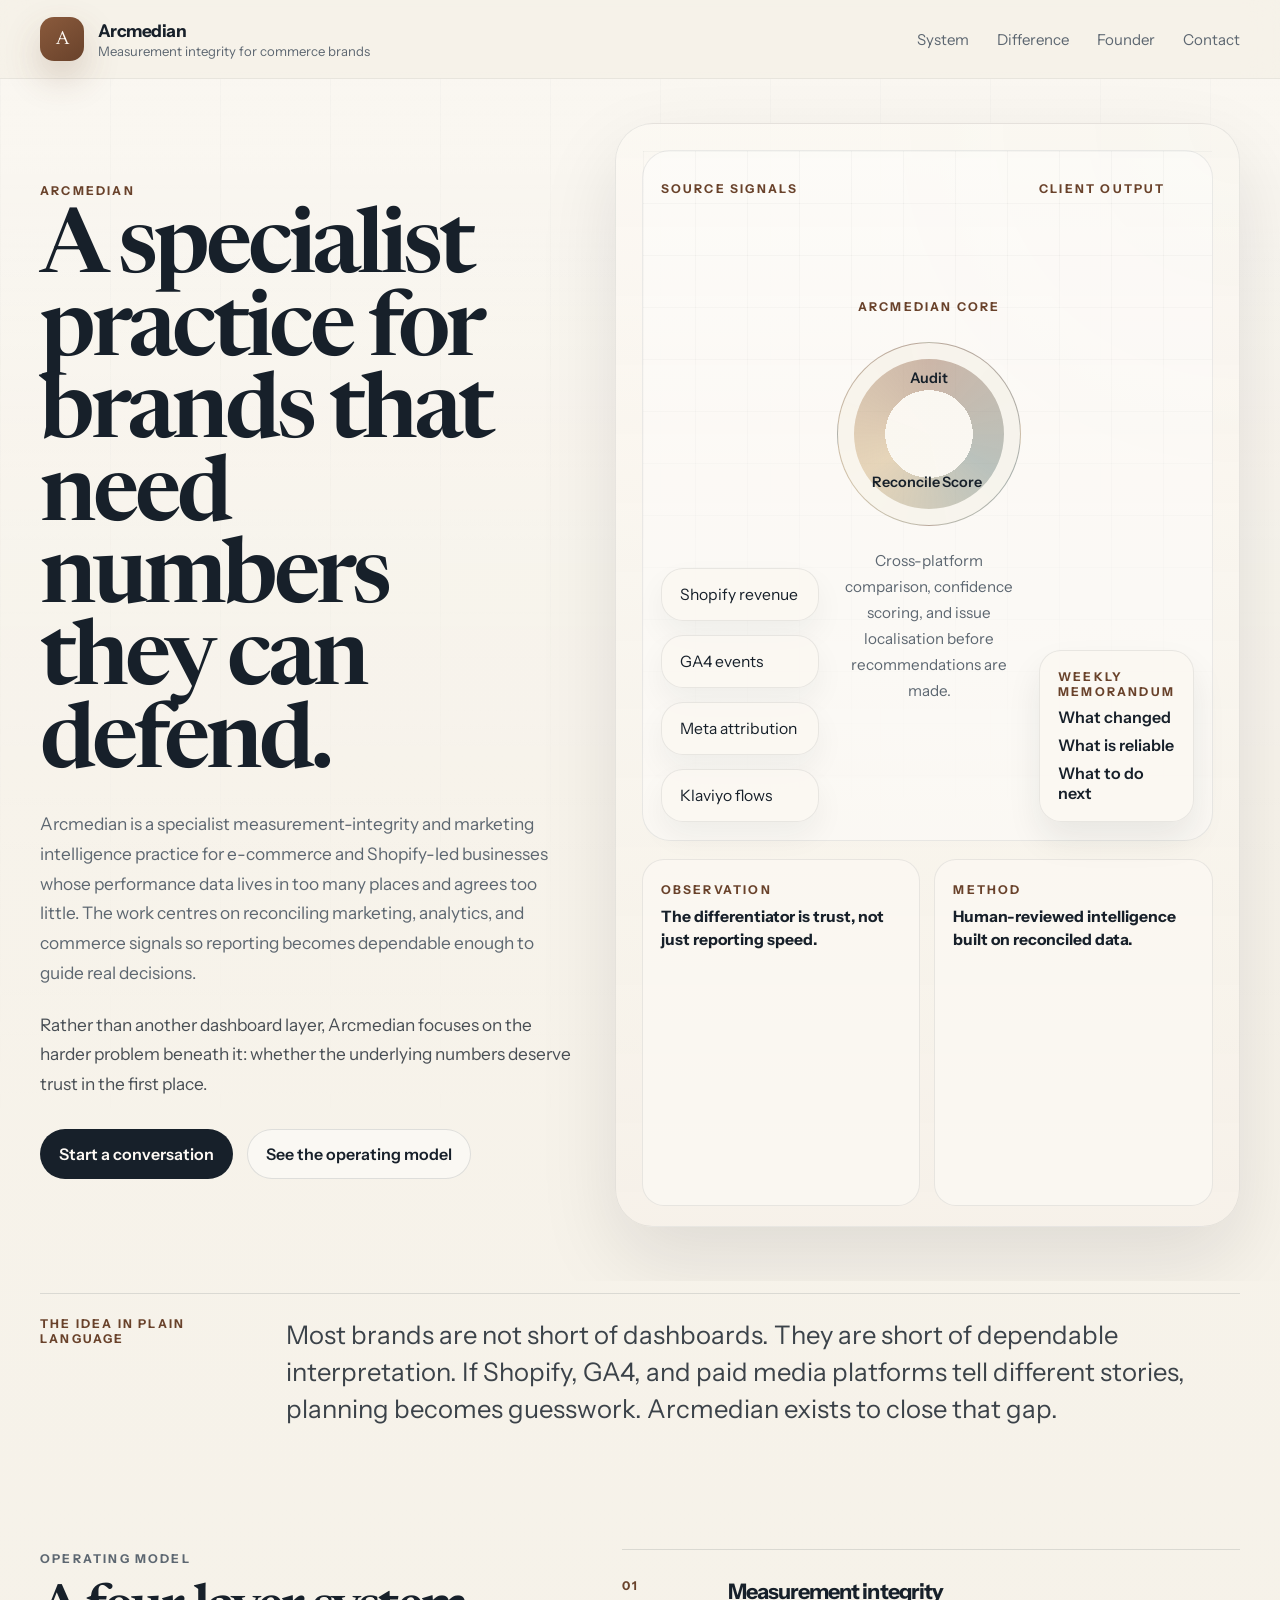
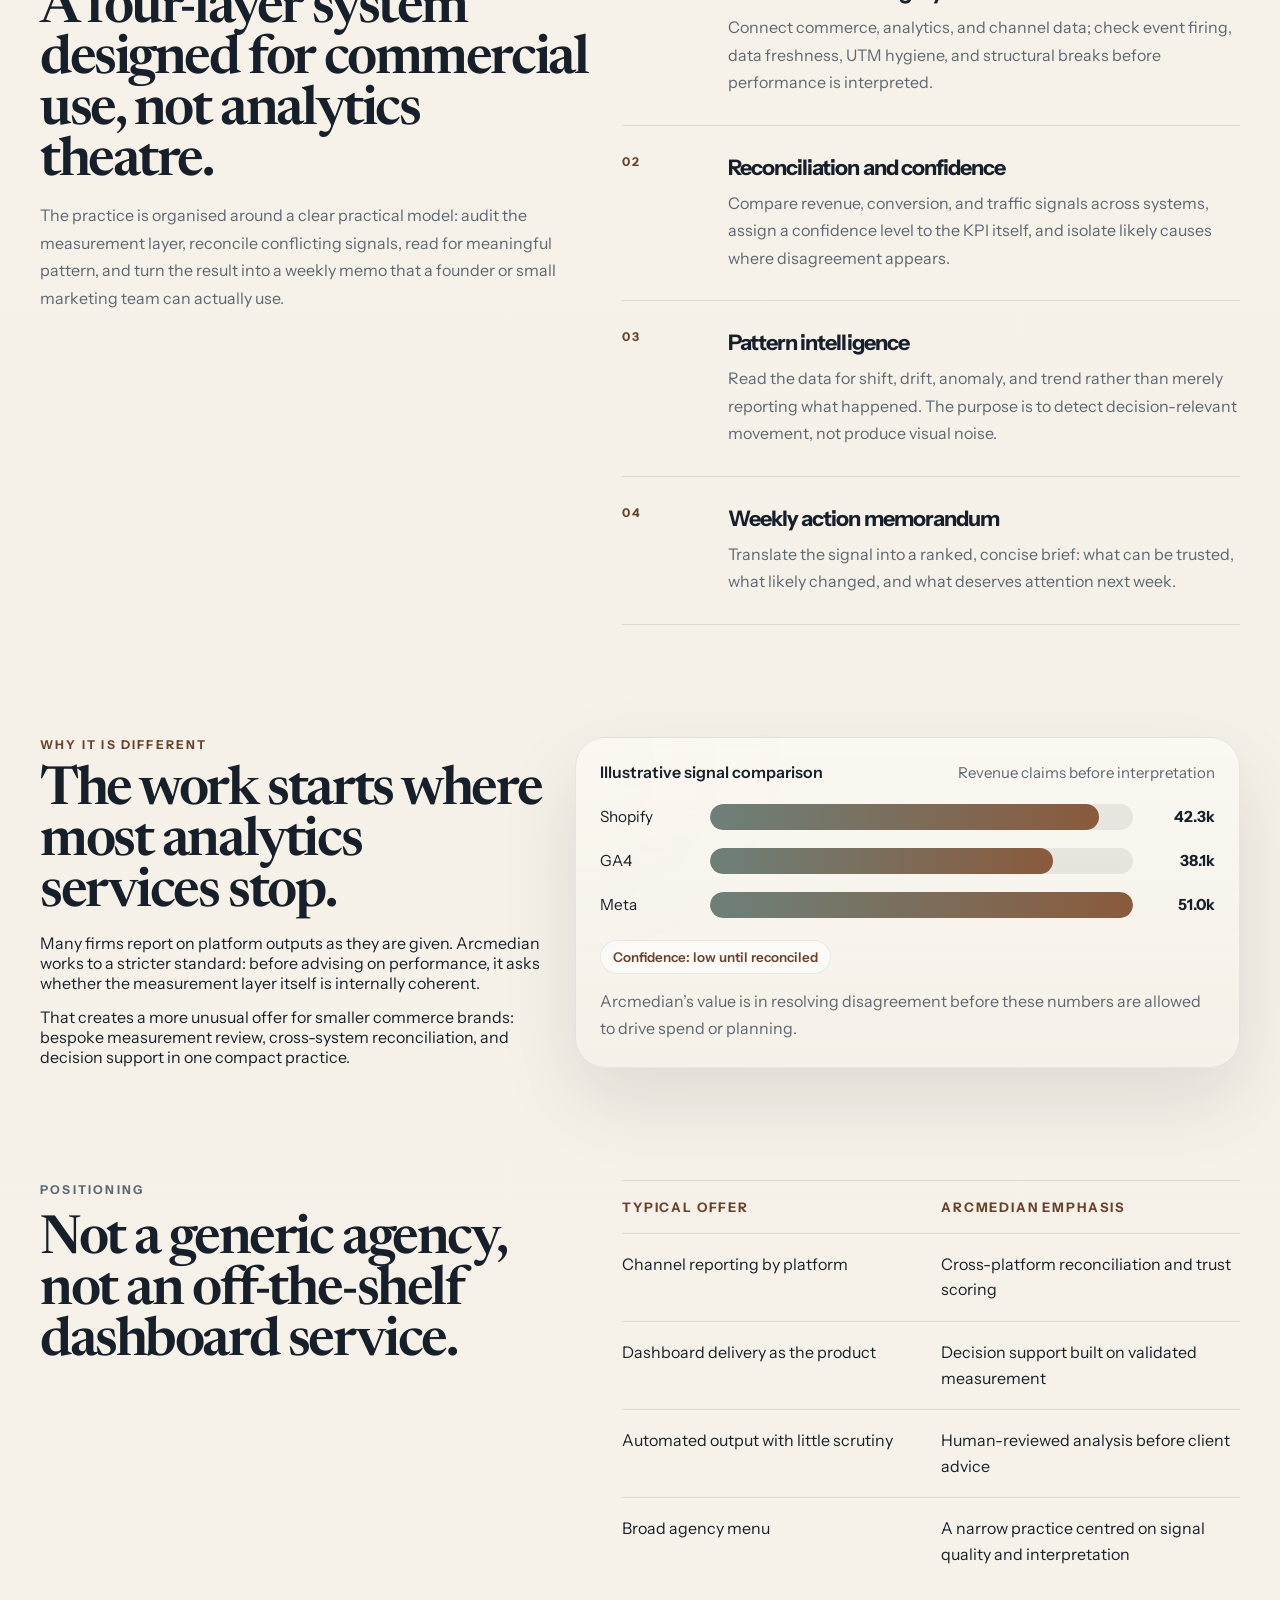
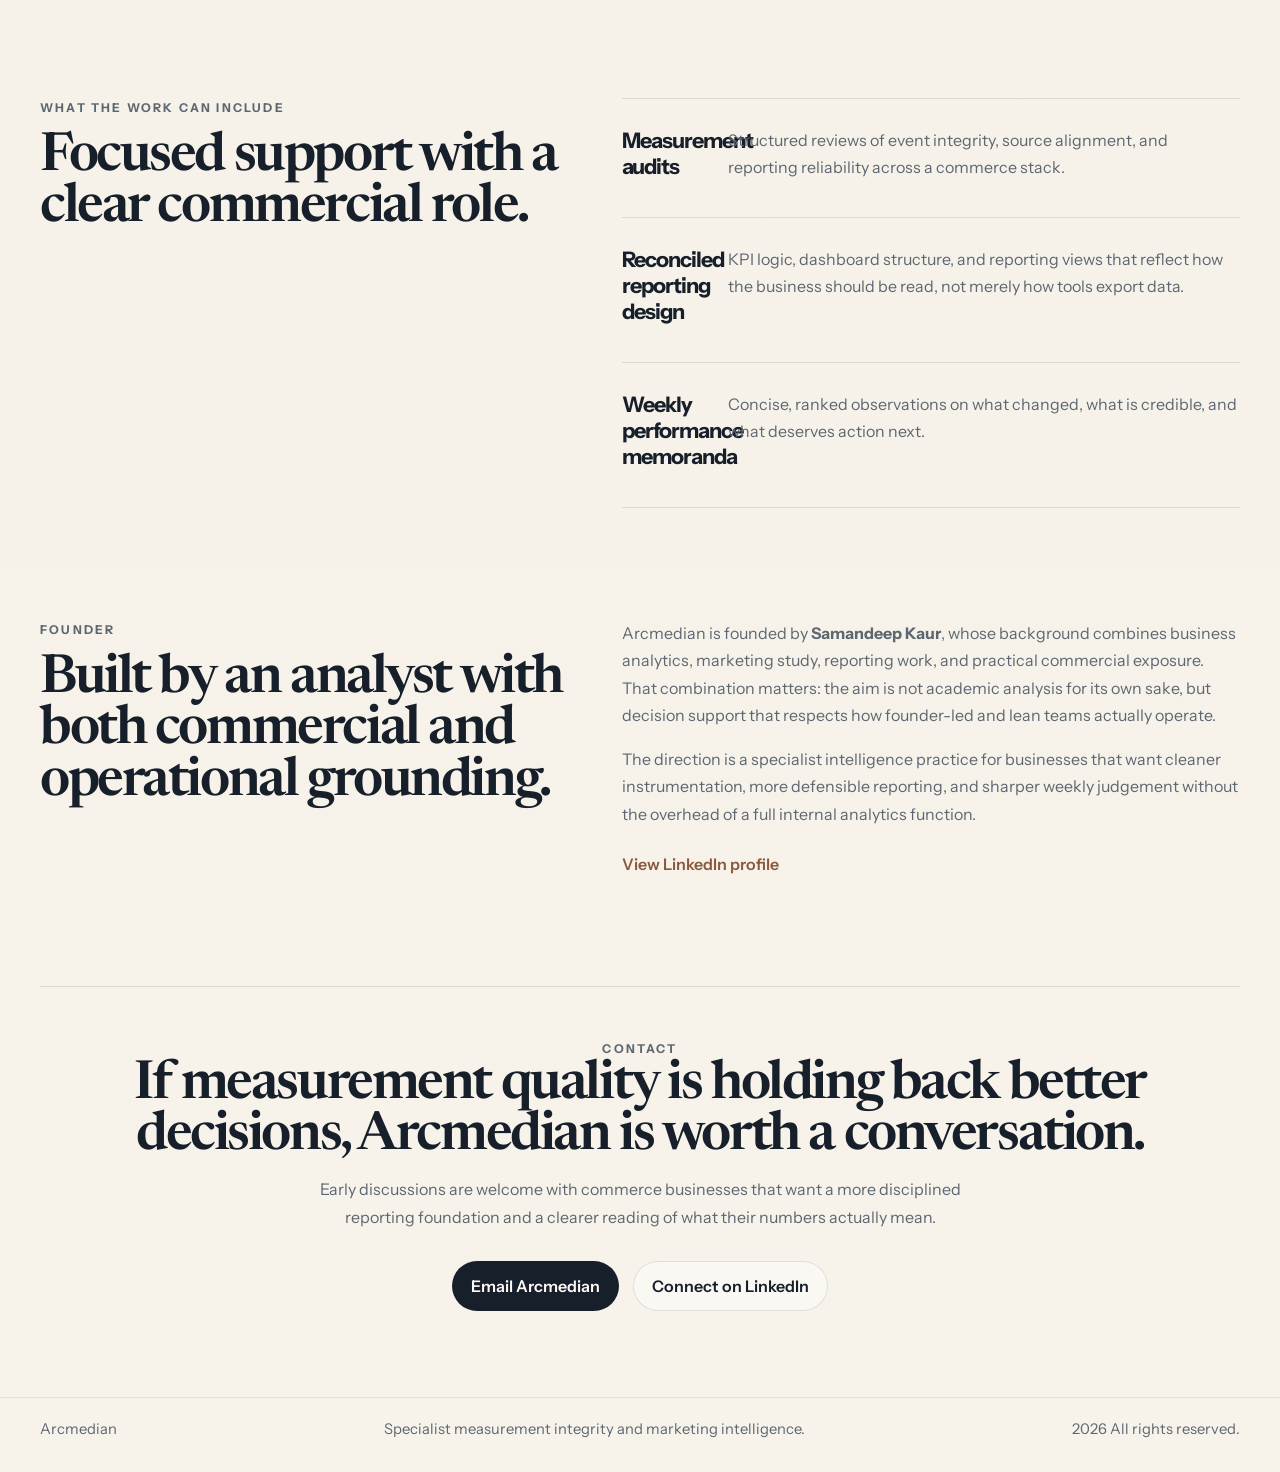
==== index.html @ 1576f7b7 "Refine Arcmedian landing page" ====
<!doctype html>
<html lang="en">
  <head>
    <meta charset="UTF-8" />
    <meta name="viewport" content="width=device-width, initial-scale=1.0" />
    <title>Arcmedian | Measurement Integrity for Commerce Brands</title>
    <meta
      name="description"
      content="Arcmedian is a specialist marketing intelligence practice for commerce brands that need trustworthy measurement, reconciled reporting, and weekly decision support grounded in evidence."
    />
    <meta
      name="keywords"
      content="Arcmedian, measurement integrity, marketing intelligence, ecommerce analytics, shopify analytics, reporting, attribution, dashboarding"
    />
    <meta name="theme-color" content="#f5f1e8" />
    <meta property="og:title" content="Arcmedian" />
    <meta
      property="og:description"
      content="A specialist measurement integrity and marketing intelligence practice for commerce brands."
    />
    <meta property="og:type" content="website" />
    <meta property="og:url" content="https://arcmedian.co.uk/" />
    <link rel="preconnect" href="https://fonts.googleapis.com" />
    <link rel="preconnect" href="https://fonts.gstatic.com" crossorigin />
    <link
      href="https://fonts.googleapis.com/css2?family=Instrument+Sans:wght@400;500;600;700&family=Newsreader:opsz,wght@6..72,500;6..72,600;6..72,700&display=swap"
      rel="stylesheet"
    />
    <link rel="stylesheet" href="styles.css" />
  </head>
  <body>
    <header class="site-header">
      <div class="shell header-inner">
        <a class="brand" href="#top">
          <span class="brand-mark">A</span>
          <span class="brand-copy">
            <span class="brand-name">Arcmedian</span>
            <span class="brand-tag">Measurement integrity for commerce brands</span>
          </span>
        </a>
        <nav class="site-nav" aria-label="Primary">
          <a href="#system">System</a>
          <a href="#difference">Difference</a>
          <a href="#founder">Founder</a>
          <a href="#contact">Contact</a>
        </nav>
      </div>
    </header>

    <main id="top">
      <section class="hero">
        <div class="hero-noise" aria-hidden="true"></div>
        <div class="shell hero-layout">
          <div class="hero-copy reveal">
            <p class="eyebrow">Arcmedian</p>
            <h1>
              A specialist practice for brands that need numbers they can
              defend.
            </h1>
            <p class="hero-text">
              Arcmedian is a specialist measurement-integrity and marketing
              intelligence practice for e-commerce and Shopify-led businesses
              whose performance data lives in too many places and agrees too
              little. The work centres on reconciling marketing, analytics,
              and commerce signals so reporting becomes dependable enough to
              guide real decisions.
            </p>
            <p class="hero-text hero-text-secondary">
              Rather than another dashboard layer, Arcmedian focuses on the
              harder problem beneath it: whether the underlying numbers deserve
              trust in the first place.
            </p>
            <div class="hero-actions">
              <a class="button button-primary" href="mailto:samansidhu703@gmail.com"
                >Start a conversation</a
              >
              <a class="button button-secondary" href="#system"
                >See the operating model</a
              >
            </div>
          </div>

          <div class="hero-visual reveal reveal-delay-1" aria-label="Arcmedian signal model">
            <div class="signal-stage">
              <div class="signal-grid" aria-hidden="true"></div>

              <div class="signal-column signal-sources">
                <p class="visual-label">Source signals</p>
                <ul>
                  <li>Shopify revenue</li>
                  <li>GA4 events</li>
                  <li>Meta attribution</li>
                  <li>Klaviyo flows</li>
                </ul>
              </div>

              <div class="signal-column signal-core">
                <p class="visual-label">Arcmedian core</p>
                <div class="core-ring">
                  <span>Audit</span>
                  <span>Reconcile</span>
                  <span>Score</span>
                </div>
                <p class="core-note">
                  Cross-platform comparison, confidence scoring, and issue
                  localisation before recommendations are made.
                </p>
              </div>

              <div class="signal-column signal-output">
                <p class="visual-label">Client output</p>
                <div class="memo-block">
                  <span class="memo-date">Weekly memorandum</span>
                  <strong>What changed</strong>
                  <strong>What is reliable</strong>
                  <strong>What to do next</strong>
                </div>
              </div>
            </div>

            <div class="hero-metric-strip">
              <div class="metric">
                <span class="metric-label">Observation</span>
                <strong>The differentiator is trust, not just reporting speed.</strong>
              </div>
              <div class="metric">
                <span class="metric-label">Method</span>
                <strong>Human-reviewed intelligence built on reconciled data.</strong>
              </div>
            </div>
          </div>
        </div>
      </section>

      <section class="opening-statement reveal">
        <div class="shell statement-layout">
          <p class="statement-kicker">The idea in plain language</p>
          <p class="statement-text">
            Most brands are not short of dashboards. They are short of
            dependable interpretation. If Shopify, GA4, and paid media
            platforms tell different stories, planning becomes guesswork.
            Arcmedian exists to close that gap.
          </p>
        </div>
      </section>

      <section class="section section-system" id="system">
        <div class="shell section-grid">
          <div class="section-intro reveal">
            <p class="eyebrow">Operating model</p>
            <h2>A four-layer system designed for commercial use, not analytics theatre.</h2>
            <p>
              The practice is organised around a clear practical model:
              audit the measurement layer, reconcile conflicting signals, read
              for meaningful pattern, and turn the result into a weekly memo
              that a founder or small marketing team can actually use.
            </p>
          </div>

          <div class="system-rail">
            <article class="system-step reveal">
              <span class="system-index">01</span>
              <div>
                <h3>Measurement integrity</h3>
                <p>
                  Connect commerce, analytics, and channel data; check event
                  firing, data freshness, UTM hygiene, and structural breaks
                  before performance is interpreted.
                </p>
              </div>
            </article>
            <article class="system-step reveal reveal-delay-1">
              <span class="system-index">02</span>
              <div>
                <h3>Reconciliation and confidence</h3>
                <p>
                  Compare revenue, conversion, and traffic signals across
                  systems, assign a confidence level to the KPI itself, and
                  isolate likely causes where disagreement appears.
                </p>
              </div>
            </article>
            <article class="system-step reveal reveal-delay-2">
              <span class="system-index">03</span>
              <div>
                <h3>Pattern intelligence</h3>
                <p>
                  Read the data for shift, drift, anomaly, and trend rather
                  than merely reporting what happened. The purpose is to detect
                  decision-relevant movement, not produce visual noise.
                </p>
              </div>
            </article>
            <article class="system-step reveal">
              <span class="system-index">04</span>
              <div>
                <h3>Weekly action memorandum</h3>
                <p>
                  Translate the signal into a ranked, concise brief: what can
                  be trusted, what likely changed, and what deserves attention
                  next week.
                </p>
              </div>
            </article>
          </div>
        </div>
      </section>

      <section class="section section-visual">
        <div class="shell visual-layout">
          <div class="visual-copy reveal">
            <p class="eyebrow">Why it is different</p>
            <h2>The work starts where most analytics services stop.</h2>
            <p>
              Many firms report on platform outputs as they are given. Arcmedian
              works to a stricter standard: before advising on
              performance, it asks whether the measurement layer itself is
              internally coherent.
            </p>
            <p>
              That creates a more unusual offer for smaller commerce brands:
              bespoke measurement review, cross-system reconciliation, and
              decision support in one compact practice.
            </p>
          </div>

          <div class="chart-panel reveal reveal-delay-1" aria-label="Illustration of reconciled measurement">
            <div class="chart-header">
              <p>Illustrative signal comparison</p>
              <span>Revenue claims before interpretation</span>
            </div>
            <div class="bar-chart" data-bars>
              <div class="bar-row">
                <span>Shopify</span>
                <div class="bar-track"><i style="--bar-size: 92%"></i></div>
                <strong>42.3k</strong>
              </div>
              <div class="bar-row">
                <span>GA4</span>
                <div class="bar-track"><i style="--bar-size: 81%"></i></div>
                <strong>38.1k</strong>
              </div>
              <div class="bar-row">
                <span>Meta</span>
                <div class="bar-track"><i style="--bar-size: 100%"></i></div>
                <strong>51.0k</strong>
              </div>
            </div>
            <div class="chart-footer">
              <span class="status-chip">Confidence: low until reconciled</span>
              <p>
                Arcmedian’s value is in resolving disagreement before these
                numbers are allowed to drive spend or planning.
              </p>
            </div>
          </div>
        </div>
      </section>

      <section class="section section-difference" id="difference">
        <div class="shell comparison-layout">
          <div class="section-intro reveal">
            <p class="eyebrow">Positioning</p>
            <h2>Not a generic agency, not an off-the-shelf dashboard service.</h2>
          </div>

          <div class="comparison-table reveal reveal-delay-1" role="table" aria-label="Arcmedian comparison">
            <div class="comparison-head" role="row">
              <span role="columnheader">Typical offer</span>
              <span role="columnheader">Arcmedian emphasis</span>
            </div>
            <div class="comparison-row" role="row">
              <span role="cell">Channel reporting by platform</span>
              <span role="cell">Cross-platform reconciliation and trust scoring</span>
            </div>
            <div class="comparison-row" role="row">
              <span role="cell">Dashboard delivery as the product</span>
              <span role="cell">Decision support built on validated measurement</span>
            </div>
            <div class="comparison-row" role="row">
              <span role="cell">Automated output with little scrutiny</span>
              <span role="cell">Human-reviewed analysis before client advice</span>
            </div>
            <div class="comparison-row" role="row">
              <span role="cell">Broad agency menu</span>
              <span role="cell">A narrow practice centred on signal quality and interpretation</span>
            </div>
          </div>
        </div>
      </section>

      <section class="section section-services">
        <div class="shell section-grid services-layout">
          <div class="section-intro reveal">
            <p class="eyebrow">What the work can include</p>
            <h2>Focused support with a clear commercial role.</h2>
          </div>

          <div class="services-list">
            <article class="service-line reveal">
              <h3>Measurement audits</h3>
              <p>
                Structured reviews of event integrity, source alignment, and
                reporting reliability across a commerce stack.
              </p>
            </article>
            <article class="service-line reveal reveal-delay-1">
              <h3>Reconciled reporting design</h3>
              <p>
                KPI logic, dashboard structure, and reporting views that
                reflect how the business should be read, not merely how tools
                export data.
              </p>
            </article>
            <article class="service-line reveal reveal-delay-2">
              <h3>Weekly performance memoranda</h3>
              <p>
                Concise, ranked observations on what changed, what is credible,
                and what deserves action next.
              </p>
            </article>
          </div>
        </div>
      </section>

      <section class="section founder-section" id="founder">
        <div class="shell founder-layout">
          <div class="section-intro reveal">
            <p class="eyebrow">Founder</p>
            <h2>Built by an analyst with both commercial and operational grounding.</h2>
          </div>

          <div class="founder-body reveal reveal-delay-1">
            <p>
              Arcmedian is founded by <strong>Samandeep Kaur</strong>, whose
              background combines business analytics, marketing study, reporting
              work, and practical commercial exposure. That combination matters:
              the aim is not academic analysis for its own sake, but decision
              support that respects how founder-led and lean teams actually
              operate.
            </p>
            <p>
              The direction is a specialist intelligence practice for
              businesses that want cleaner instrumentation, more defensible
              reporting, and sharper weekly judgement without the overhead of a
              full internal analytics function.
            </p>
            <a
              class="text-link"
              href="https://www.linkedin.com/in/saman78/"
              target="_blank"
              rel="noreferrer"
              >View LinkedIn profile</a
            >
          </div>
        </div>
      </section>

      <section class="section cta-section" id="contact">
        <div class="shell cta-inner reveal">
          <p class="eyebrow">Contact</p>
          <h2>If measurement quality is holding back better decisions, Arcmedian is worth a conversation.</h2>
          <p>
            Early discussions are welcome with commerce businesses that want a
            more disciplined reporting foundation and a clearer reading of what
            their numbers actually mean.
          </p>
          <div class="hero-actions">
            <a class="button button-primary" href="mailto:samansidhu703@gmail.com"
              >Email Arcmedian</a
            >
            <a
              class="button button-secondary"
              href="https://www.linkedin.com/in/saman78/"
              target="_blank"
              rel="noreferrer"
              >Connect on LinkedIn</a
            >
          </div>
        </div>
      </section>
    </main>

    <footer class="site-footer">
      <div class="shell footer-inner">
        <p>Arcmedian</p>
        <p>Specialist measurement integrity and marketing intelligence.</p>
        <p><span id="year"></span> All rights reserved.</p>
      </div>
    </footer>

    <script src="script.js"></script>
  </body>
</html>
---- styles.css ----
:root {
  --bg: #f5f1e8;
  --bg-soft: #efe8da;
  --panel: rgba(250, 247, 240, 0.78);
  --panel-strong: #fbf8f2;
  --ink: #17202a;
  --muted: #5d6771;
  --line: rgba(23, 32, 42, 0.12);
  --line-strong: rgba(23, 32, 42, 0.2);
  --accent: #8a5a3c;
  --accent-deep: #69422b;
  --sage: #6d8079;
  --gold: #d5b98a;
  --shadow: 0 32px 80px rgba(18, 24, 31, 0.1);
  --max-width: 1200px;
  --radius-lg: 34px;
  --radius-md: 22px;
  --radius-sm: 16px;
}

*,
*::before,
*::after {
  box-sizing: border-box;
}

html {
  scroll-behavior: smooth;
}

body {
  margin: 0;
  color: var(--ink);
  font-family: "Instrument Sans", sans-serif;
  background:
    radial-gradient(circle at 10% 12%, rgba(213, 185, 138, 0.36), transparent 0 28%),
    radial-gradient(circle at 86% 10%, rgba(109, 128, 121, 0.18), transparent 0 24%),
    linear-gradient(180deg, #f8f4ec 0%, var(--bg) 48%, #f7f3ea 100%);
}

a {
  color: inherit;
  text-decoration: none;
}

button,
input,
textarea,
select {
  font: inherit;
}

.shell {
  width: min(100% - 40px, var(--max-width));
  margin: 0 auto;
}

.site-header {
  position: sticky;
  top: 0;
  z-index: 20;
  backdrop-filter: blur(16px);
  background: rgba(245, 241, 232, 0.76);
  border-bottom: 1px solid rgba(23, 32, 42, 0.06);
}

.header-inner {
  display: flex;
  align-items: center;
  justify-content: space-between;
  gap: 24px;
  min-height: 78px;
}

.brand {
  display: inline-flex;
  align-items: center;
  gap: 14px;
}

.brand-mark {
  display: grid;
  place-items: center;
  width: 44px;
  height: 44px;
  border-radius: 14px;
  background: linear-gradient(145deg, var(--accent) 0%, var(--accent-deep) 100%);
  color: #fffaf4;
  font-family: "Newsreader", serif;
  font-size: 1.2rem;
  box-shadow: 0 16px 36px rgba(105, 66, 43, 0.22);
}

.brand-copy {
  display: grid;
  gap: 2px;
}

.brand-name {
  font-size: 1.08rem;
  font-weight: 700;
  letter-spacing: -0.03em;
}

.brand-tag {
  color: var(--muted);
  font-size: 0.82rem;
}

.site-nav {
  display: inline-flex;
  gap: 28px;
  color: var(--muted);
  font-size: 0.94rem;
}

.site-nav a,
.text-link {
  transition: color 160ms ease;
}

.site-nav a:hover,
.text-link:hover {
  color: var(--accent-deep);
}

.hero {
  position: relative;
  overflow: clip;
  padding: 44px 0 54px;
}

.hero-noise {
  position: absolute;
  inset: 0;
  background:
    linear-gradient(180deg, rgba(255, 255, 255, 0.32), transparent),
    repeating-linear-gradient(
      90deg,
      rgba(23, 32, 42, 0.03) 0,
      rgba(23, 32, 42, 0.03) 1px,
      transparent 1px,
      transparent 110px
    );
  mask-image: linear-gradient(180deg, rgba(0, 0, 0, 0.92), transparent 88%);
  pointer-events: none;
}

.hero-layout {
  position: relative;
  display: grid;
  grid-template-columns: minmax(0, 0.92fr) minmax(0, 1.08fr);
  gap: 42px;
  align-items: end;
  min-height: calc(100svh - 150px);
}

.hero-copy {
  padding: 48px 0;
}

.hero-copy.reveal,
.hero-visual.reveal {
  opacity: 1;
  transform: none;
}

.eyebrow,
.statement-kicker,
.visual-label,
.metric-label,
.system-index,
.memo-date {
  text-transform: uppercase;
  letter-spacing: 0.18em;
  font-size: 0.76rem;
  font-weight: 700;
}

.eyebrow,
.statement-kicker,
.visual-label,
.metric-label,
.memo-date,
.system-index {
  color: var(--accent-deep);
}

h1,
h2,
h3 {
  margin: 0;
  letter-spacing: -0.045em;
}

h1,
h2 {
  font-family: "Newsreader", serif;
  font-weight: 600;
}

h1 {
  max-width: 10.6ch;
  margin-top: 10px;
  font-size: clamp(3.4rem, 7vw, 6.45rem);
  line-height: 0.92;
}

h2 {
  font-size: clamp(2.35rem, 4.2vw, 4rem);
  line-height: 0.95;
}

h3 {
  font-size: 1.34rem;
}

.hero-text,
.section-intro p,
.system-step p,
.service-line p,
.founder-body p,
.cta-inner p,
.statement-text,
.chart-footer p,
.core-note {
  color: var(--muted);
  line-height: 1.72;
}

.hero-text {
  max-width: 60ch;
  margin: 22px 0 0;
  font-size: 1.08rem;
}

.hero-text-secondary {
  max-width: 54ch;
  color: rgba(23, 32, 42, 0.78);
}

.hero-actions {
  display: flex;
  flex-wrap: wrap;
  gap: 14px;
  margin-top: 30px;
}

.button {
  display: inline-flex;
  align-items: center;
  justify-content: center;
  min-height: 50px;
  padding: 0 18px;
  border-radius: 999px;
  border: 1px solid transparent;
  font-weight: 600;
  transition:
    transform 180ms ease,
    border-color 180ms ease,
    background-color 180ms ease,
    color 180ms ease;
}

.button:hover {
  transform: translateY(-2px);
}

.button-primary {
  background: var(--ink);
  color: #fffaf5;
}

.button-primary:hover {
  background: #111820;
}

.button-secondary {
  border-color: var(--line);
  background: rgba(255, 255, 255, 0.44);
  color: var(--ink);
}

.button-secondary:hover {
  border-color: var(--line-strong);
  background: rgba(255, 255, 255, 0.7);
}

.hero-visual {
  position: relative;
  align-self: stretch;
  display: grid;
  gap: 18px;
  padding: 26px 26px 20px;
  border: 1px solid rgba(23, 32, 42, 0.08);
  border-radius: 38px;
  background:
    linear-gradient(180deg, rgba(251, 248, 242, 0.9), rgba(246, 241, 233, 0.84)),
    radial-gradient(circle at top right, rgba(109, 128, 121, 0.16), transparent 30%);
  box-shadow: var(--shadow);
}

.signal-stage {
  position: relative;
  display: grid;
  grid-template-columns: 0.88fr 1.02fr 0.82fr;
  gap: 18px;
  align-items: stretch;
  min-height: 440px;
  padding: 18px;
  border-radius: 28px;
  border: 1px solid rgba(23, 32, 42, 0.08);
  background: rgba(255, 255, 255, 0.4);
}

.signal-grid {
  position: absolute;
  inset: 0;
  background:
    linear-gradient(rgba(23, 32, 42, 0.04) 1px, transparent 1px),
    linear-gradient(90deg, rgba(23, 32, 42, 0.04) 1px, transparent 1px);
  background-size: 52px 52px;
  mask-image: linear-gradient(180deg, rgba(0, 0, 0, 0.8), transparent);
  pointer-events: none;
}

.signal-column {
  position: relative;
  z-index: 1;
  display: flex;
  flex-direction: column;
  justify-content: space-between;
  min-height: 100%;
}

.signal-sources ul {
  margin: 18px 0 0;
  padding: 0;
  list-style: none;
  display: grid;
  gap: 14px;
}

.signal-sources li,
.memo-block,
.hero-metric-strip .metric {
  border-radius: 22px;
  border: 1px solid rgba(23, 32, 42, 0.08);
  background: rgba(251, 248, 242, 0.88);
}

.signal-sources li {
  padding: 16px 18px;
  font-size: 0.98rem;
  box-shadow: 0 14px 30px rgba(23, 32, 42, 0.05);
}

.signal-core {
  align-items: center;
  justify-content: center;
  text-align: center;
}

.core-ring {
  position: relative;
  display: grid;
  place-items: center;
  width: min(100%, 270px);
  aspect-ratio: 1;
  margin-top: 16px;
  border-radius: 999px;
  border: 1px solid rgba(23, 32, 42, 0.1);
  background:
    radial-gradient(circle at center, rgba(251, 248, 242, 0.98) 0 34%, transparent 34%),
    conic-gradient(
      from 120deg,
      rgba(109, 128, 121, 0.46),
      rgba(213, 185, 138, 0.56),
      rgba(138, 90, 60, 0.42),
      rgba(109, 128, 121, 0.46)
    );
  box-shadow: inset 0 0 0 16px rgba(250, 247, 240, 0.94);
}

.core-ring span {
  position: absolute;
  font-size: 0.9rem;
  font-weight: 600;
  color: var(--ink);
}

.core-ring span:nth-child(1) {
  top: 26px;
}

.core-ring span:nth-child(2) {
  bottom: 34px;
  left: 34px;
}

.core-ring span:nth-child(3) {
  bottom: 34px;
  right: 38px;
}

.core-note {
  max-width: 28ch;
  margin: 22px auto 0;
  font-size: 0.95rem;
}

.signal-output {
  gap: 14px;
}

.memo-block {
  display: grid;
  gap: 8px;
  padding: 18px;
  margin-top: 18px;
  box-shadow: 0 18px 34px rgba(23, 32, 42, 0.08);
}

.memo-block strong {
  font-size: 1rem;
  font-weight: 600;
}

.hero-metric-strip {
  display: grid;
  grid-template-columns: repeat(2, 1fr);
  gap: 14px;
}

.metric {
  padding: 18px;
}

.metric strong {
  display: block;
  margin-top: 8px;
  line-height: 1.45;
  font-size: 0.98rem;
}

.opening-statement {
  padding: 12px 0 10px;
}

.statement-layout {
  display: grid;
  grid-template-columns: 220px 1fr;
  gap: 26px;
  align-items: start;
  padding-top: 22px;
  border-top: 1px solid var(--line);
}

.statement-kicker {
  margin: 0;
}

.statement-text {
  margin: 0;
  max-width: 56ch;
  font-size: clamp(1.34rem, 2vw, 1.7rem);
  line-height: 1.45;
  color: rgba(23, 32, 42, 0.84);
}

.section {
  padding: 112px 0 0;
}

.section-grid,
.visual-layout,
.comparison-layout,
.founder-layout {
  display: grid;
  gap: 34px;
}

.section-grid,
.comparison-layout,
.founder-layout {
  grid-template-columns: minmax(0, 0.94fr) minmax(0, 1.06fr);
}

.section-intro {
  display: grid;
  gap: 14px;
  align-content: start;
}

.section-intro p {
  max-width: 50ch;
  margin: 0;
}

.system-rail {
  display: grid;
  gap: 0;
  border-top: 1px solid var(--line);
}

.system-step,
.service-line {
  display: grid;
  grid-template-columns: 88px 1fr;
  gap: 18px;
  padding: 28px 0;
  border-bottom: 1px solid var(--line);
}

.system-step h3,
.service-line h3 {
  margin-bottom: 10px;
}

.system-step p,
.service-line p {
  margin: 0;
}

.visual-layout {
  grid-template-columns: minmax(0, 0.86fr) minmax(0, 1.14fr);
  align-items: center;
}

.visual-copy {
  display: grid;
  gap: 14px;
}

.visual-copy p {
  margin: 0;
}

.chart-panel {
  padding: 24px;
  border: 1px solid rgba(23, 32, 42, 0.08);
  border-radius: 30px;
  background:
    linear-gradient(180deg, rgba(251, 248, 242, 0.92), rgba(245, 240, 232, 0.86)),
    radial-gradient(circle at top left, rgba(213, 185, 138, 0.18), transparent 32%);
  box-shadow: var(--shadow);
}

.chart-header {
  display: flex;
  flex-wrap: wrap;
  align-items: baseline;
  justify-content: space-between;
  gap: 12px;
  margin-bottom: 22px;
}

.chart-header p,
.chart-footer p {
  margin: 0;
}

.chart-header p {
  font-weight: 600;
}

.chart-header span {
  color: var(--muted);
  font-size: 0.94rem;
}

.bar-chart {
  display: grid;
  gap: 18px;
}

.bar-row {
  display: grid;
  grid-template-columns: 96px minmax(0, 1fr) 68px;
  gap: 14px;
  align-items: center;
}

.bar-row span,
.bar-row strong {
  font-size: 0.96rem;
}

.bar-row strong {
  text-align: right;
}

.bar-track {
  position: relative;
  overflow: hidden;
  height: 26px;
  border-radius: 999px;
  background: rgba(23, 32, 42, 0.08);
}

.bar-track i {
  display: block;
  width: 0;
  height: 100%;
  border-radius: inherit;
  background: linear-gradient(90deg, var(--sage), var(--accent));
  transition: width 900ms cubic-bezier(0.2, 0.7, 0.2, 1);
}

.bar-chart.visible .bar-track i,
.bar-chart.in-view .bar-track i {
  width: var(--bar-size);
}

.chart-footer {
  display: grid;
  gap: 14px;
  margin-top: 22px;
}

.status-chip {
  display: inline-flex;
  align-items: center;
  width: fit-content;
  padding: 8px 12px;
  border-radius: 999px;
  border: 1px solid rgba(23, 32, 42, 0.08);
  background: rgba(255, 255, 255, 0.56);
  color: var(--accent-deep);
  font-size: 0.84rem;
  font-weight: 600;
}

.comparison-table {
  border-top: 1px solid var(--line);
}

.comparison-head,
.comparison-row {
  display: grid;
  grid-template-columns: repeat(2, minmax(0, 1fr));
  gap: 20px;
  padding: 18px 0;
}

.comparison-head {
  color: var(--accent-deep);
  font-size: 0.82rem;
  font-weight: 700;
  letter-spacing: 0.14em;
  text-transform: uppercase;
}

.comparison-row {
  border-top: 1px solid var(--line);
  line-height: 1.6;
}

.services-layout {
  align-items: start;
}

.services-list {
  border-top: 1px solid var(--line);
}

.founder-body {
  max-width: 62ch;
}

.founder-body p {
  margin: 0 0 16px;
}

.text-link {
  display: inline-block;
  margin-top: 10px;
  color: var(--accent);
  font-weight: 600;
}

.cta-section {
  padding-bottom: 86px;
}

.cta-inner {
  padding: 38px 0 0;
  border-top: 1px solid var(--line);
  text-align: center;
}

.cta-inner p {
  max-width: 62ch;
  margin: 14px auto 0;
}

.cta-inner .hero-actions {
  justify-content: center;
}

.site-footer {
  border-top: 1px solid rgba(23, 32, 42, 0.08);
}

.footer-inner {
  display: flex;
  flex-wrap: wrap;
  justify-content: space-between;
  gap: 10px 18px;
  padding: 22px 0 34px;
  color: var(--muted);
  font-size: 0.92rem;
}

.footer-inner p {
  margin: 0;
}

.reveal {
  opacity: 0;
  transform: translateY(22px);
  transition:
    opacity 700ms ease,
    transform 700ms ease;
}

.reveal.visible {
  opacity: 1;
  transform: translateY(0);
}

.reveal-delay-1 {
  transition-delay: 120ms;
}

.reveal-delay-2 {
  transition-delay: 220ms;
}

@media (max-width: 1080px) {
  .hero-layout,
  .section-grid,
  .visual-layout,
  .comparison-layout,
  .founder-layout,
  .statement-layout {
    grid-template-columns: 1fr;
  }

  .hero-layout {
    min-height: auto;
  }

  .hero-copy {
    padding-top: 24px;
  }

  .signal-stage {
    min-height: auto;
    grid-template-columns: 1fr;
  }

  .hero-metric-strip {
    grid-template-columns: 1fr;
  }
}

@media (max-width: 760px) {
  .shell {
    width: min(100% - 28px, var(--max-width));
  }

  .site-nav {
    display: none;
  }

  .site-header {
    position: static;
  }

  .hero {
    padding-top: 24px;
  }

  .hero-visual,
  .chart-panel {
    padding: 18px;
    border-radius: 24px;
  }

  .signal-stage {
    padding: 14px;
    border-radius: 22px;
  }

  .system-step,
  .service-line,
  .comparison-head,
  .comparison-row,
  .bar-row {
    grid-template-columns: 1fr;
  }

  .bar-row {
    gap: 8px;
  }

  .bar-row strong {
    text-align: left;
  }

  .section {
    padding-top: 86px;
  }

  .cta-section {
    padding-bottom: 72px;
  }

  .footer-inner {
    padding-bottom: 24px;
  }
}

@media (prefers-reduced-motion: reduce) {
  html {
    scroll-behavior: auto;
  }

  .reveal,
  .button,
  .bar-track i {
    transition: none;
  }

  .reveal {
    opacity: 1;
    transform: none;
  }

  .bar-track i {
    width: var(--bar-size);
  }
}
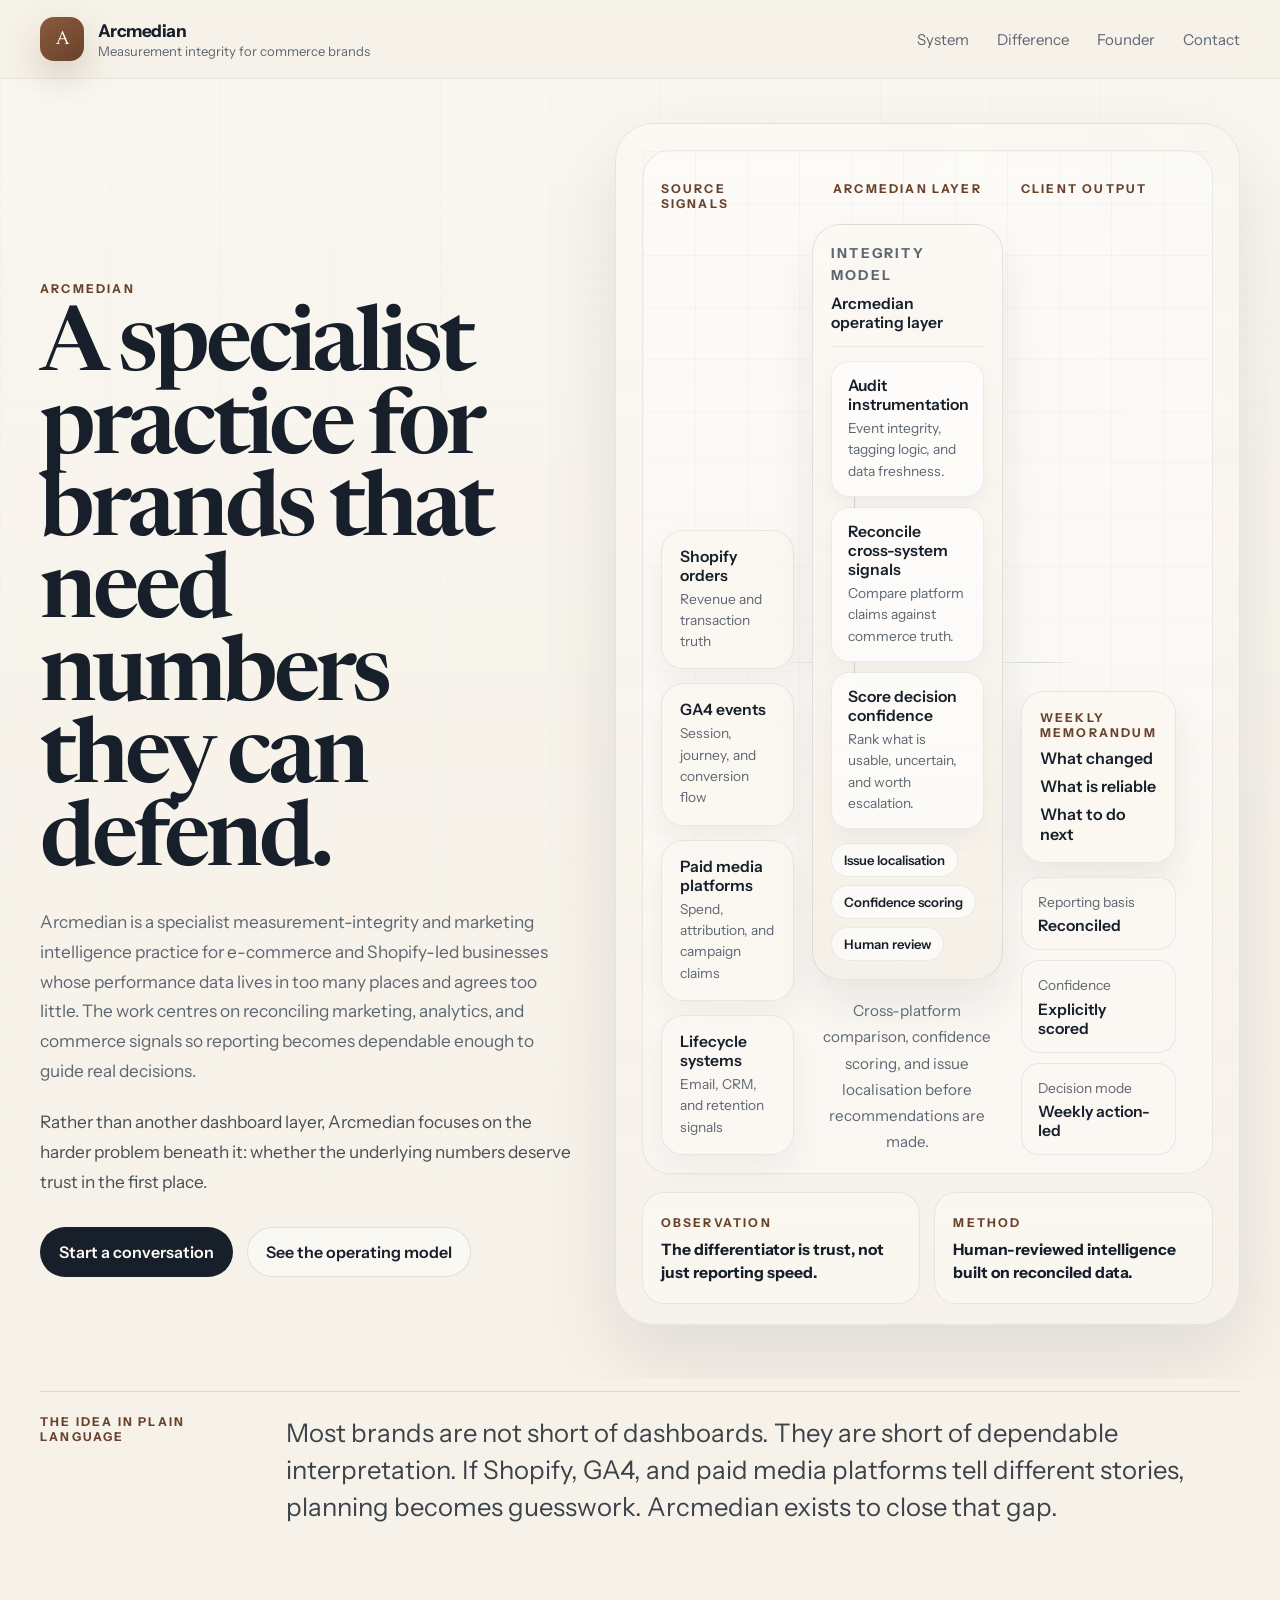
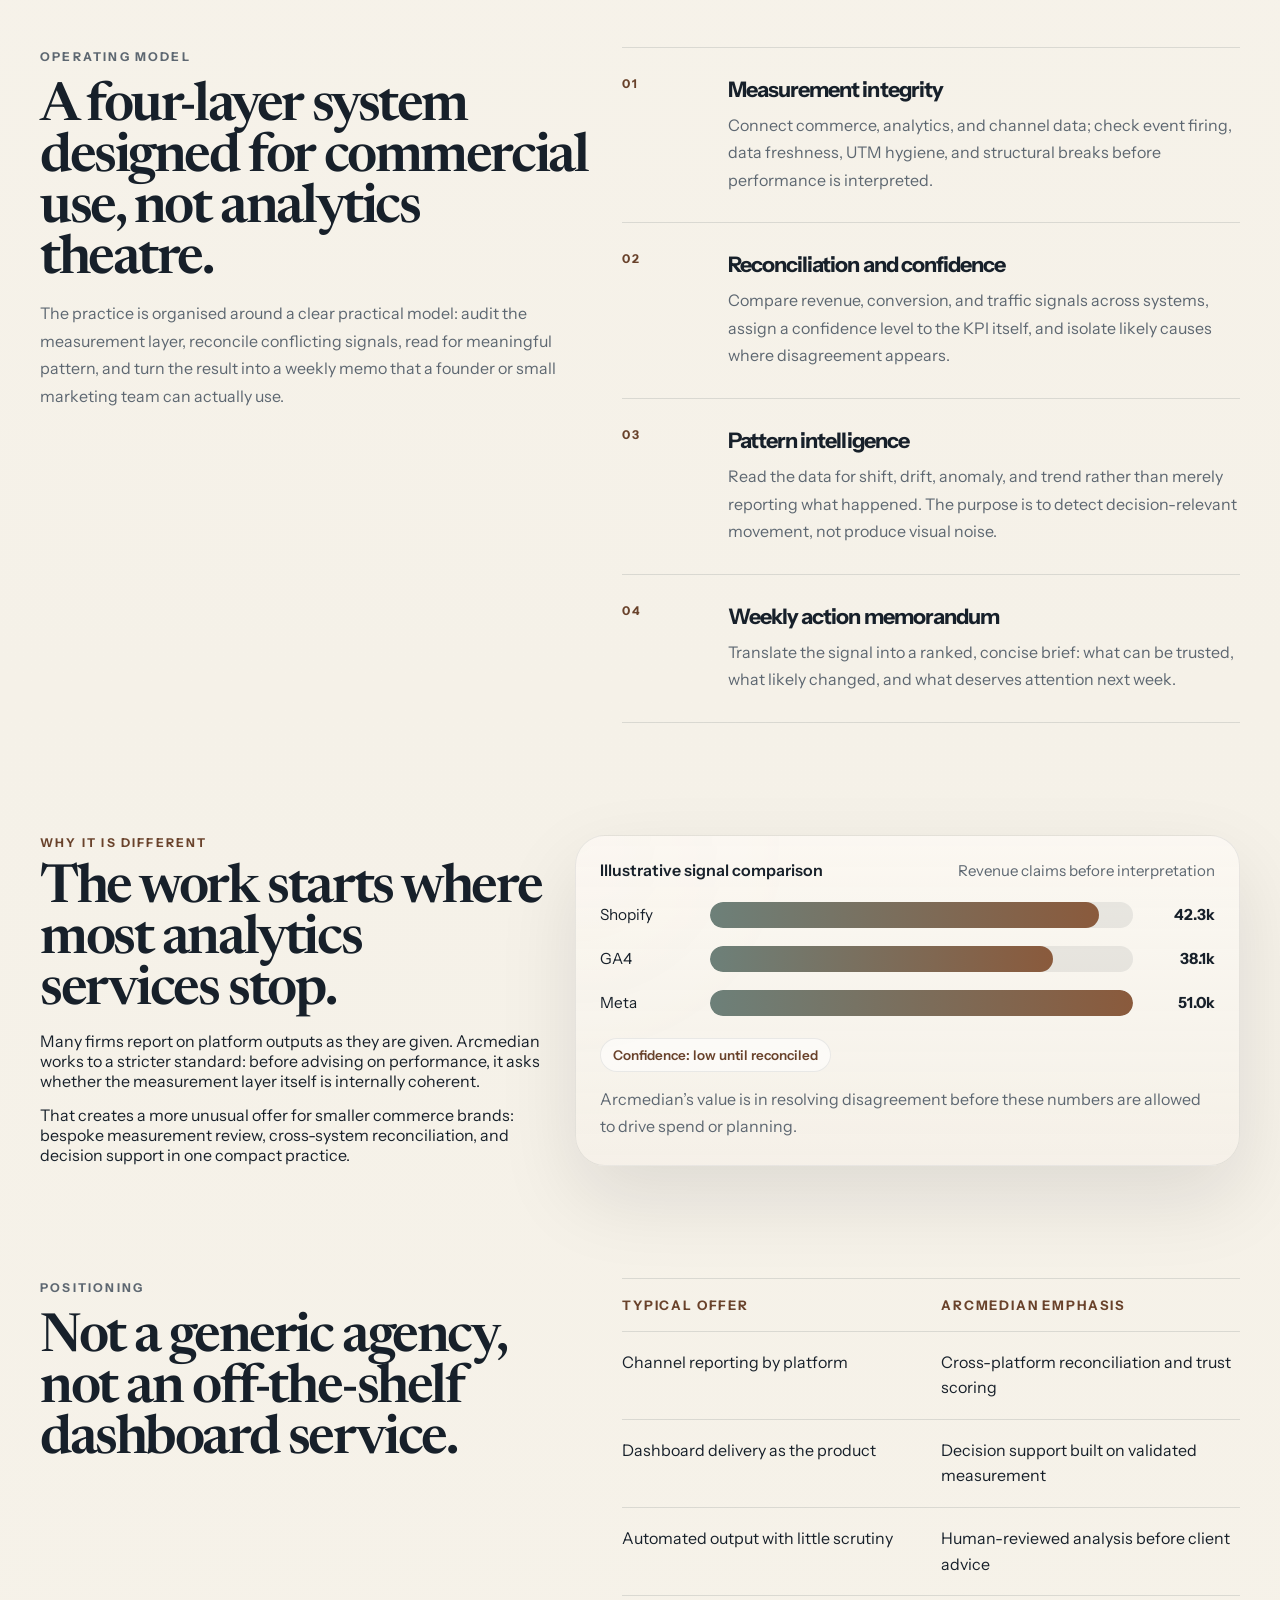
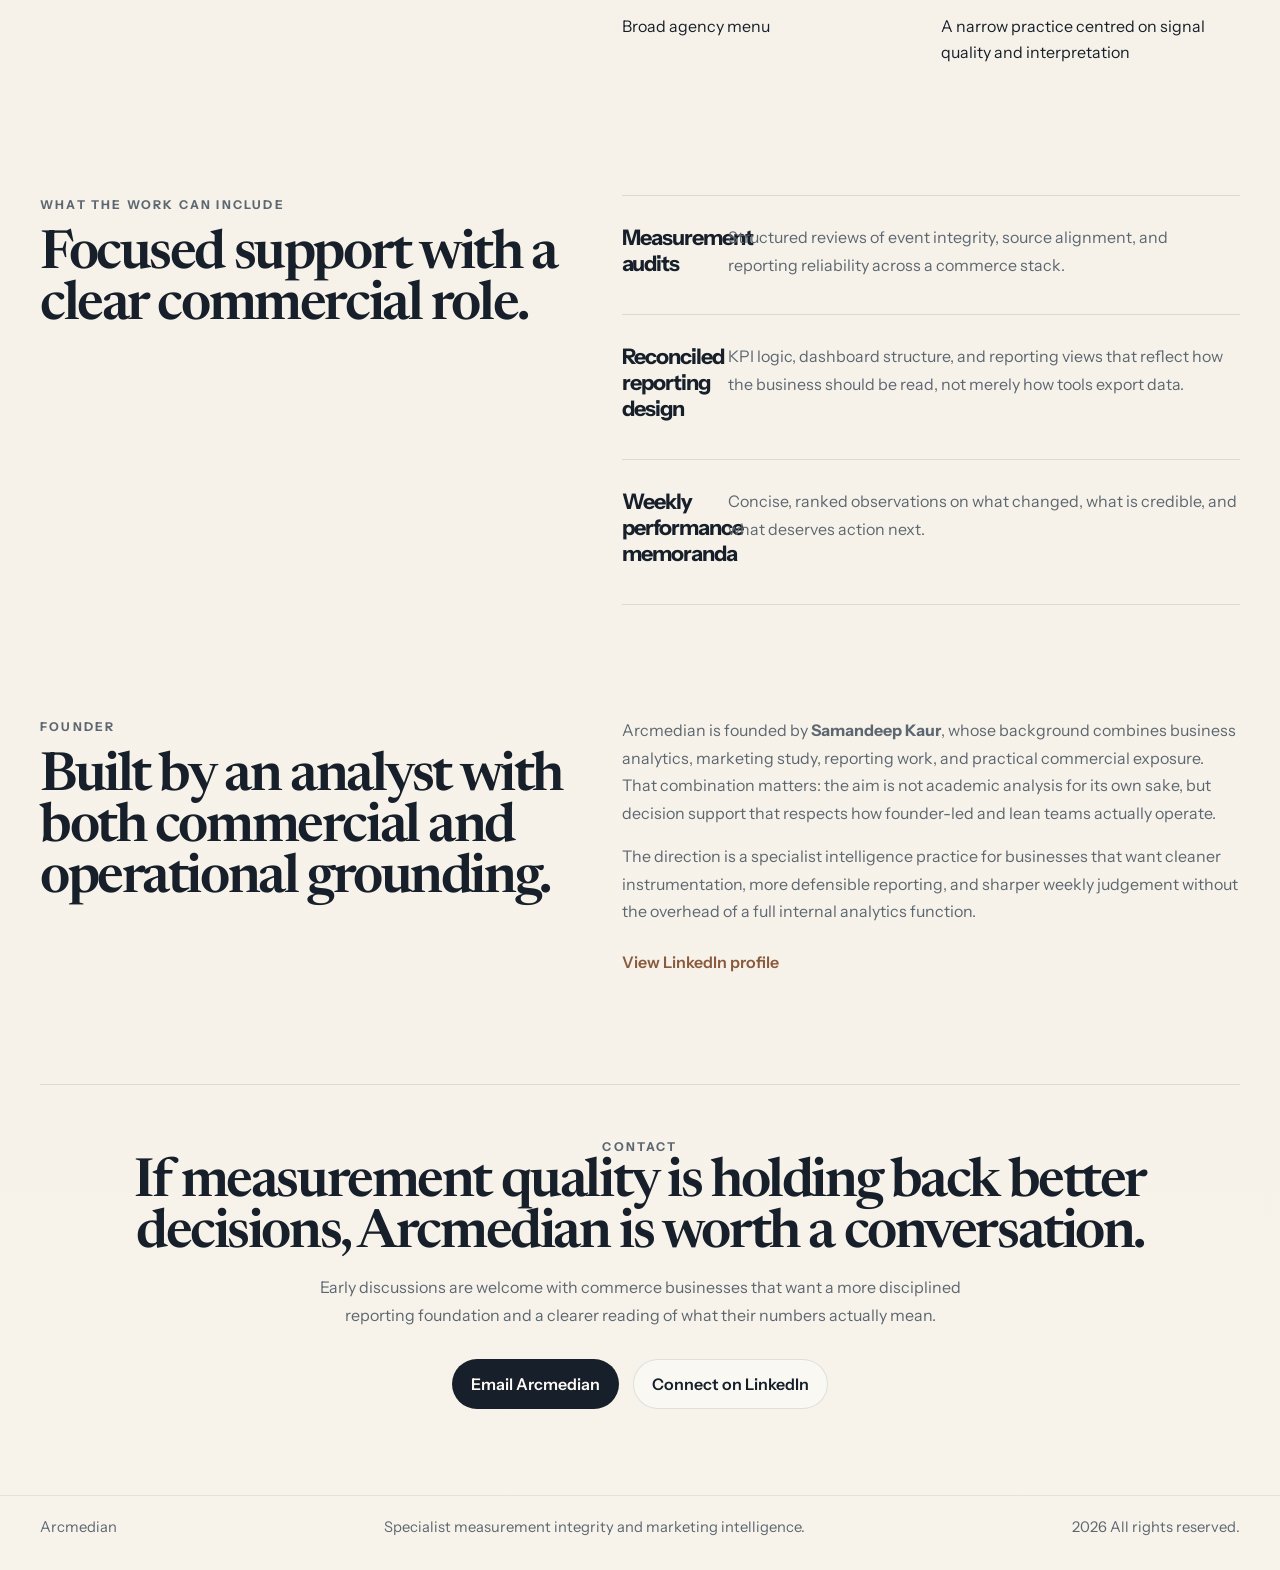
==== commit 90f260f8: "Refine hero systems diagram" ====
--- a/index.html
+++ b/index.html
@@ -86,20 +86,52 @@
 
               <div class="signal-column signal-sources">
                 <p class="visual-label">Source signals</p>
-                <ul>
-                  <li>Shopify revenue</li>
-                  <li>GA4 events</li>
-                  <li>Meta attribution</li>
-                  <li>Klaviyo flows</li>
+                <ul class="signal-list">
+                  <li>
+                    <strong>Shopify orders</strong>
+                    <span>Revenue and transaction truth</span>
+                  </li>
+                  <li>
+                    <strong>GA4 events</strong>
+                    <span>Session, journey, and conversion flow</span>
+                  </li>
+                  <li>
+                    <strong>Paid media platforms</strong>
+                    <span>Spend, attribution, and campaign claims</span>
+                  </li>
+                  <li>
+                    <strong>Lifecycle systems</strong>
+                    <span>Email, CRM, and retention signals</span>
+                  </li>
                 </ul>
               </div>
 
               <div class="signal-column signal-core">
-                <p class="visual-label">Arcmedian core</p>
-                <div class="core-ring">
-                  <span>Audit</span>
-                  <span>Reconcile</span>
-                  <span>Score</span>
+                <p class="visual-label">Arcmedian layer</p>
+                <div class="core-panel">
+                  <div class="core-panel-header">
+                    <span class="core-status">Integrity model</span>
+                    <strong>Arcmedian operating layer</strong>
+                  </div>
+                  <div class="core-stack">
+                    <div class="core-step">
+                      <strong>Audit instrumentation</strong>
+                      <span>Event integrity, tagging logic, and data freshness.</span>
+                    </div>
+                    <div class="core-step">
+                      <strong>Reconcile cross-system signals</strong>
+                      <span>Compare platform claims against commerce truth.</span>
+                    </div>
+                    <div class="core-step">
+                      <strong>Score decision confidence</strong>
+                      <span>Rank what is usable, uncertain, and worth escalation.</span>
+                    </div>
+                  </div>
+                  <div class="core-outcomes">
+                    <span>Issue localisation</span>
+                    <span>Confidence scoring</span>
+                    <span>Human review</span>
+                  </div>
                 </div>
                 <p class="core-note">
                   Cross-platform comparison, confidence scoring, and issue
@@ -109,11 +141,27 @@
 
               <div class="signal-column signal-output">
                 <p class="visual-label">Client output</p>
-                <div class="memo-block">
-                  <span class="memo-date">Weekly memorandum</span>
-                  <strong>What changed</strong>
-                  <strong>What is reliable</strong>
-                  <strong>What to do next</strong>
+                <div class="output-panel">
+                  <div class="memo-block">
+                    <span class="memo-date">Weekly memorandum</span>
+                    <strong>What changed</strong>
+                    <strong>What is reliable</strong>
+                    <strong>What to do next</strong>
+                  </div>
+                  <div class="output-ledger">
+                    <div class="output-line">
+                      <span>Reporting basis</span>
+                      <strong>Reconciled</strong>
+                    </div>
+                    <div class="output-line">
+                      <span>Confidence</span>
+                      <strong>Explicitly scored</strong>
+                    </div>
+                    <div class="output-line">
+                      <span>Decision mode</span>
+                      <strong>Weekly action-led</strong>
+                    </div>
+                  </div>
                 </div>
               </div>
             </div>
--- a/styles.css
+++ b/styles.css
@@ -313,6 +313,26 @@
   background: rgba(255, 255, 255, 0.4);
 }
 
+.signal-stage::before,
+.signal-stage::after {
+  content: "";
+  position: absolute;
+  top: 50%;
+  height: 1px;
+  background: linear-gradient(90deg, transparent, rgba(23, 32, 42, 0.18), transparent);
+  pointer-events: none;
+}
+
+.signal-stage::before {
+  left: 25%;
+  width: 18%;
+}
+
+.signal-stage::after {
+  right: 23%;
+  width: 16%;
+}
+
 .signal-grid {
   position: absolute;
   inset: 0;
@@ -350,9 +370,27 @@
 }
 
 .signal-sources li {
+  display: grid;
+  gap: 4px;
   padding: 16px 18px;
+  box-shadow: 0 14px 30px rgba(23, 32, 42, 0.05);
+}
+
+.signal-sources li strong,
+.output-line strong,
+.core-panel-header strong,
+.core-step strong {
   font-size: 0.98rem;
-  box-shadow: 0 14px 30px rgba(23, 32, 42, 0.05);
+  font-weight: 600;
+}
+
+.signal-sources li span,
+.output-line span,
+.core-status,
+.core-step span {
+  color: var(--muted);
+  line-height: 1.55;
+  font-size: 0.86rem;
 }
 
 .signal-core {
@@ -361,51 +399,86 @@
   text-align: center;
 }
 
-.core-ring {
-  position: relative;
-  display: grid;
-  place-items: center;
-  width: min(100%, 270px);
-  aspect-ratio: 1;
+.core-panel {
+  width: min(100%, 332px);
   margin-top: 16px;
-  border-radius: 999px;
+  padding: 18px;
+  border-radius: 28px;
   border: 1px solid rgba(23, 32, 42, 0.1);
   background:
-    radial-gradient(circle at center, rgba(251, 248, 242, 0.98) 0 34%, transparent 34%),
-    conic-gradient(
-      from 120deg,
-      rgba(109, 128, 121, 0.46),
-      rgba(213, 185, 138, 0.56),
-      rgba(138, 90, 60, 0.42),
-      rgba(109, 128, 121, 0.46)
-    );
-  box-shadow: inset 0 0 0 16px rgba(250, 247, 240, 0.94);
-}
-
-.core-ring span {
+    linear-gradient(180deg, rgba(252, 249, 244, 0.96), rgba(244, 239, 230, 0.9)),
+    radial-gradient(circle at top, rgba(213, 185, 138, 0.18), transparent 45%);
+  box-shadow: 0 24px 44px rgba(23, 32, 42, 0.08);
+}
+
+.core-panel-header {
+  display: grid;
+  gap: 8px;
+  padding-bottom: 14px;
+  border-bottom: 1px solid rgba(23, 32, 42, 0.08);
+  text-align: left;
+}
+
+.core-status {
+  text-transform: uppercase;
+  letter-spacing: 0.16em;
+  font-weight: 700;
+}
+
+.core-stack {
+  display: grid;
+  gap: 10px;
+  margin-top: 14px;
+}
+
+.core-step {
+  display: grid;
+  gap: 4px;
+  padding: 14px 14px 14px 16px;
+  border-radius: 18px;
+  border: 1px solid rgba(23, 32, 42, 0.08);
+  background: rgba(255, 255, 255, 0.62);
+  text-align: left;
+  box-shadow: 0 10px 22px rgba(23, 32, 42, 0.04);
+}
+
+.core-step + .core-step {
+  position: relative;
+}
+
+.core-step + .core-step::before {
+  content: "";
   position: absolute;
-  font-size: 0.9rem;
+  top: -11px;
+  left: 22px;
+  width: 1px;
+  height: 11px;
+  background: rgba(23, 32, 42, 0.16);
+}
+
+.core-outcomes {
+  display: flex;
+  flex-wrap: wrap;
+  gap: 8px;
+  margin-top: 14px;
+}
+
+.core-outcomes span {
+  display: inline-flex;
+  align-items: center;
+  min-height: 34px;
+  padding: 0 12px;
+  border-radius: 999px;
+  border: 1px solid rgba(23, 32, 42, 0.08);
+  background: rgba(255, 255, 255, 0.66);
+  font-size: 0.82rem;
   font-weight: 600;
   color: var(--ink);
 }
 
-.core-ring span:nth-child(1) {
-  top: 26px;
-}
-
-.core-ring span:nth-child(2) {
-  bottom: 34px;
-  left: 34px;
-}
-
-.core-ring span:nth-child(3) {
-  bottom: 34px;
-  right: 38px;
-}
-
 .core-note {
-  max-width: 28ch;
-  margin: 22px auto 0;
+  max-width: 30ch;
+  margin: 18px auto 0;
   font-size: 0.95rem;
 }
 
@@ -413,17 +486,36 @@
   gap: 14px;
 }
 
+.output-panel {
+  display: grid;
+  gap: 14px;
+  margin-top: 18px;
+}
+
 .memo-block {
   display: grid;
   gap: 8px;
   padding: 18px;
-  margin-top: 18px;
   box-shadow: 0 18px 34px rgba(23, 32, 42, 0.08);
 }
 
 .memo-block strong {
   font-size: 1rem;
   font-weight: 600;
+}
+
+.output-ledger {
+  display: grid;
+  gap: 10px;
+}
+
+.output-line {
+  display: grid;
+  gap: 3px;
+  padding: 14px 16px;
+  border-radius: 18px;
+  border: 1px solid rgba(23, 32, 42, 0.08);
+  background: rgba(251, 248, 242, 0.78);
 }
 
 .hero-metric-strip {
@@ -760,6 +852,11 @@
     grid-template-columns: 1fr;
   }
 
+  .signal-stage::before,
+  .signal-stage::after {
+    display: none;
+  }
+
   .hero-metric-strip {
     grid-template-columns: 1fr;
   }
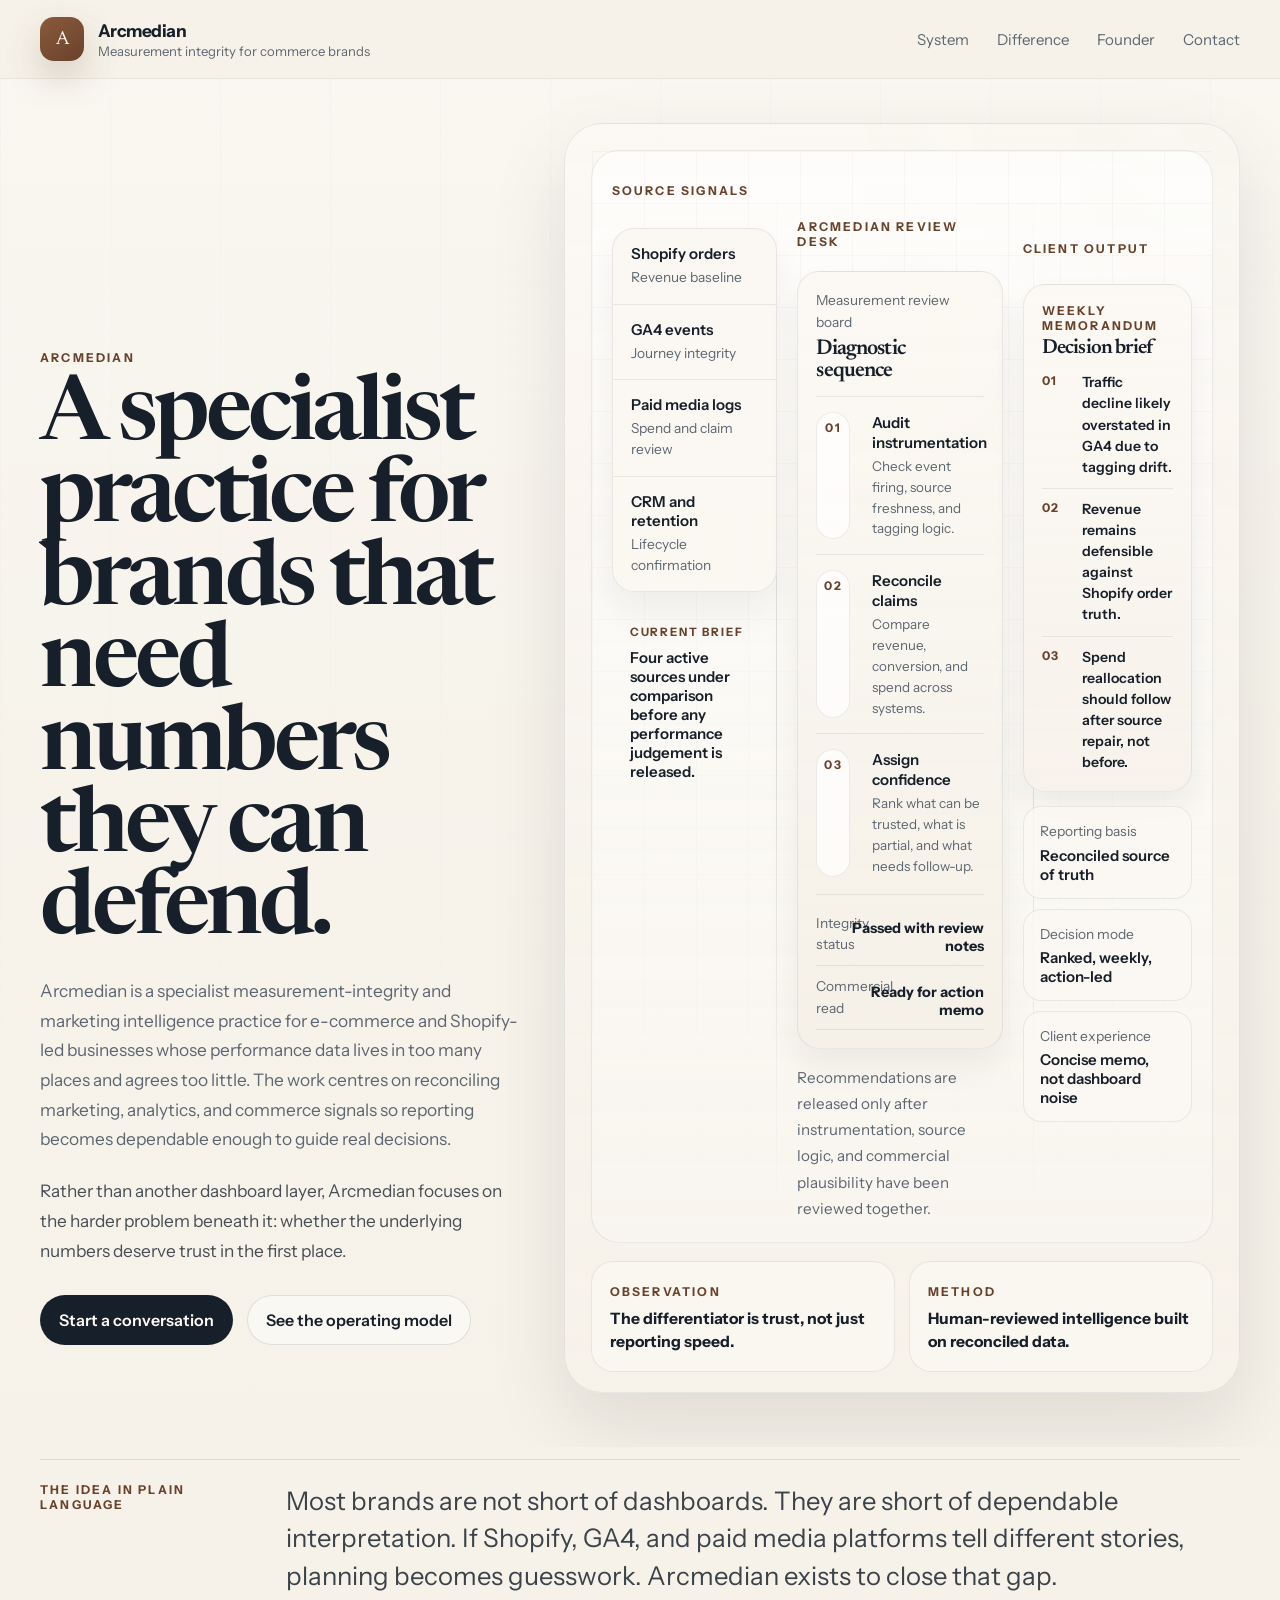
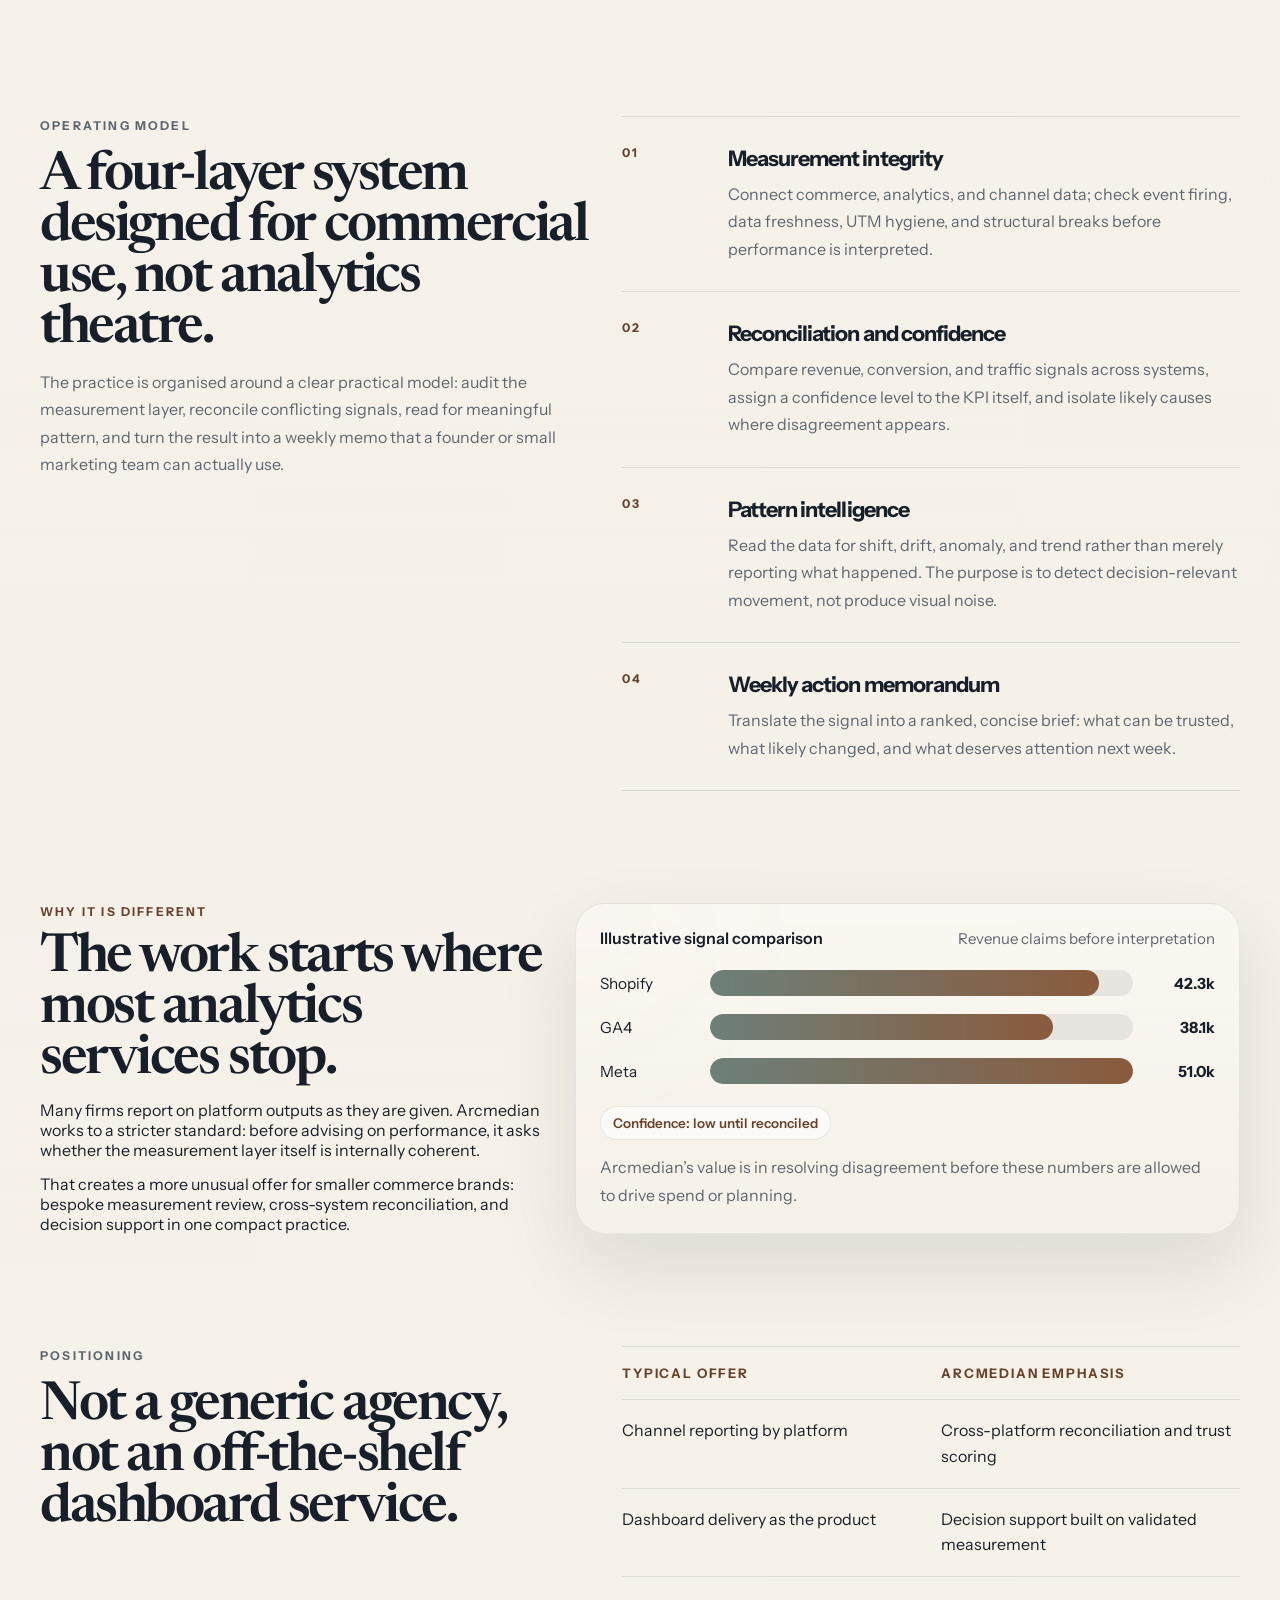
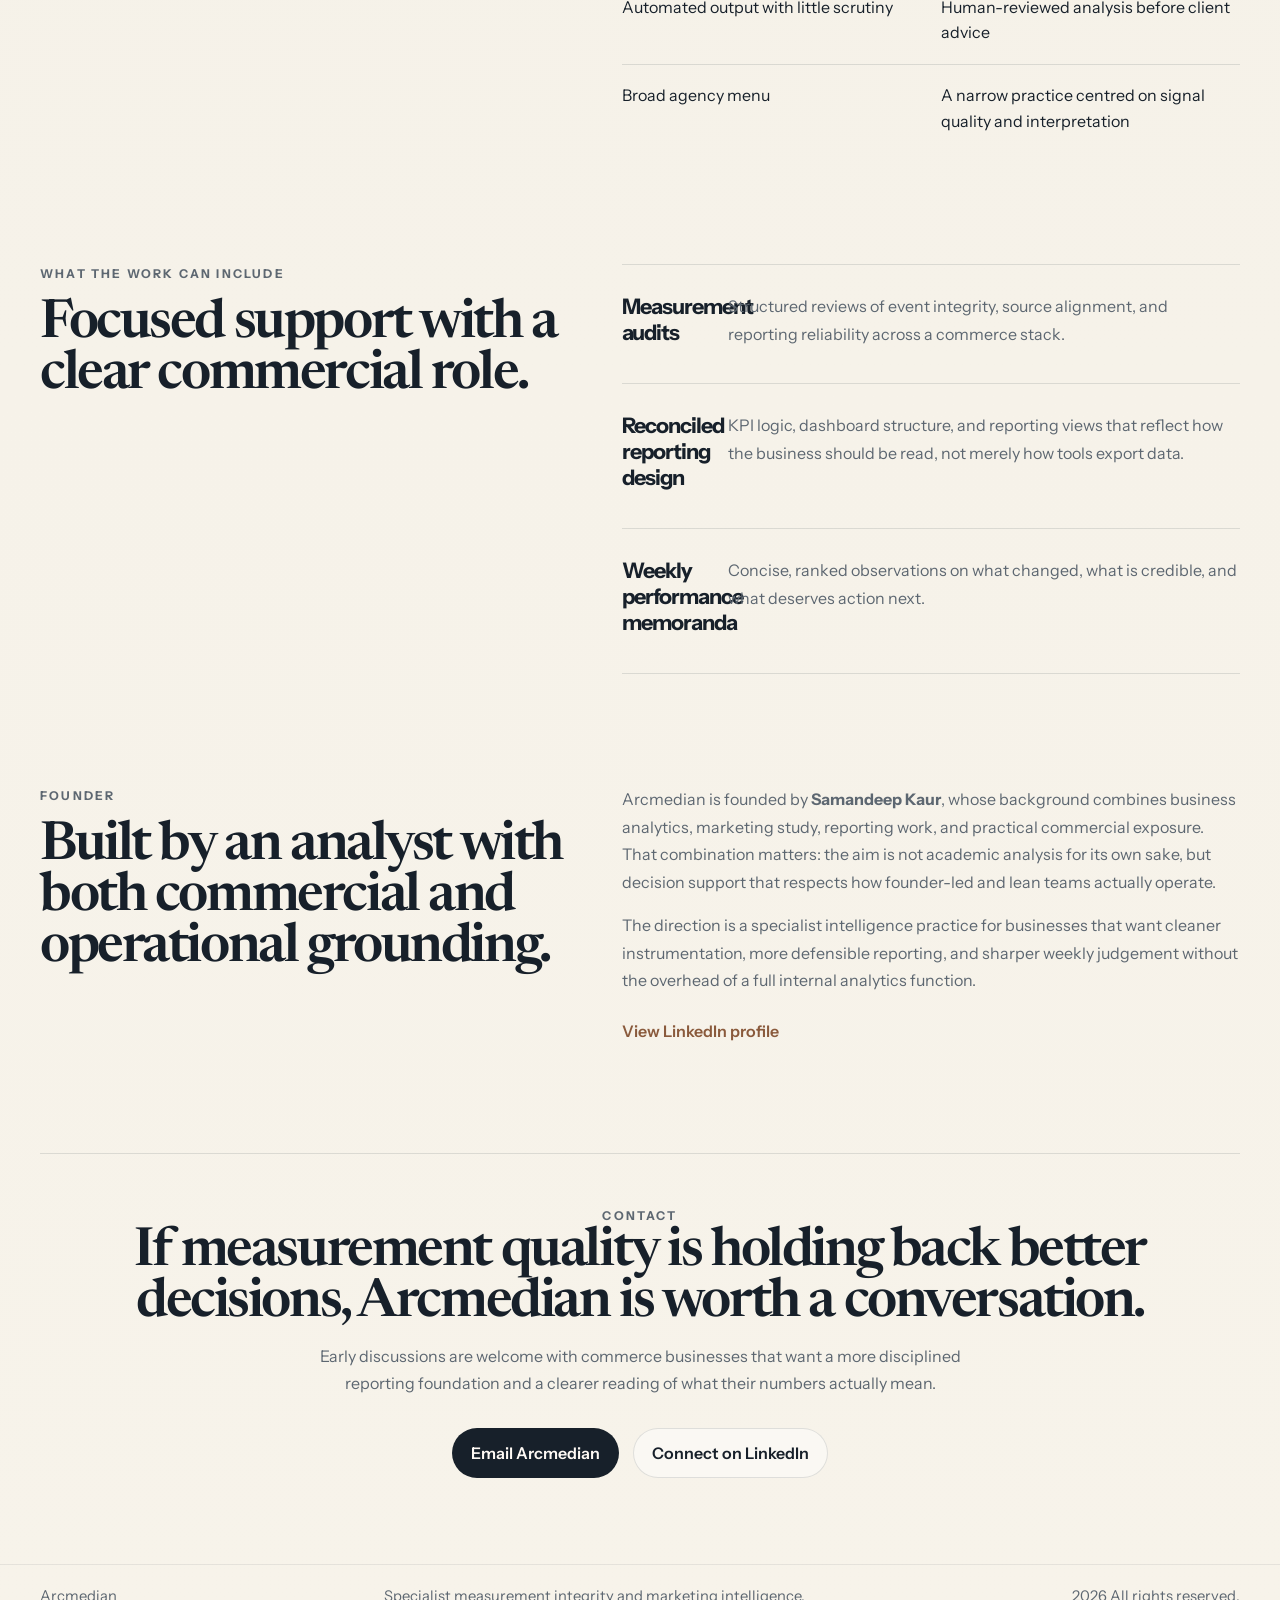
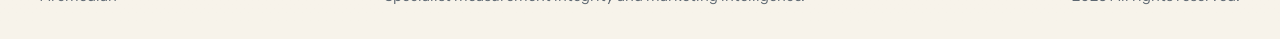
==== commit 55028d5e: "Replace hero orbit with architectural systems board" ====
--- a/index.html
+++ b/index.html
@@ -86,80 +86,104 @@
 
               <div class="signal-column signal-sources">
                 <p class="visual-label">Source signals</p>
-                <ul class="signal-list">
-                  <li>
+                <div class="source-register" role="presentation">
+                  <div class="register-row">
                     <strong>Shopify orders</strong>
-                    <span>Revenue and transaction truth</span>
-                  </li>
-                  <li>
+                    <span>Revenue baseline</span>
+                  </div>
+                  <div class="register-row">
                     <strong>GA4 events</strong>
-                    <span>Session, journey, and conversion flow</span>
-                  </li>
-                  <li>
-                    <strong>Paid media platforms</strong>
-                    <span>Spend, attribution, and campaign claims</span>
-                  </li>
-                  <li>
-                    <strong>Lifecycle systems</strong>
-                    <span>Email, CRM, and retention signals</span>
-                  </li>
-                </ul>
+                    <span>Journey integrity</span>
+                  </div>
+                  <div class="register-row">
+                    <strong>Paid media logs</strong>
+                    <span>Spend and claim review</span>
+                  </div>
+                  <div class="register-row">
+                    <strong>CRM and retention</strong>
+                    <span>Lifecycle confirmation</span>
+                  </div>
+                </div>
+                <div class="register-note">
+                  <span class="register-note-label">Current brief</span>
+                  <strong>Four active sources under comparison before any performance judgement is released.</strong>
+                </div>
               </div>
 
               <div class="signal-column signal-core">
-                <p class="visual-label">Arcmedian layer</p>
-                <div class="core-panel">
-                  <div class="core-panel-header">
-                    <span class="core-status">Integrity model</span>
-                    <strong>Arcmedian operating layer</strong>
-                  </div>
-                  <div class="core-stack">
-                    <div class="core-step">
-                      <strong>Audit instrumentation</strong>
-                      <span>Event integrity, tagging logic, and data freshness.</span>
-                    </div>
-                    <div class="core-step">
-                      <strong>Reconcile cross-system signals</strong>
-                      <span>Compare platform claims against commerce truth.</span>
-                    </div>
-                    <div class="core-step">
-                      <strong>Score decision confidence</strong>
-                      <span>Rank what is usable, uncertain, and worth escalation.</span>
-                    </div>
-                  </div>
-                  <div class="core-outcomes">
-                    <span>Issue localisation</span>
-                    <span>Confidence scoring</span>
-                    <span>Human review</span>
+                <p class="visual-label">Arcmedian review desk</p>
+                <div class="review-desk">
+                  <div class="desk-head">
+                    <span>Measurement review board</span>
+                    <strong>Diagnostic sequence</strong>
+                  </div>
+                  <div class="desk-list" role="presentation">
+                    <div class="desk-step">
+                      <span>01</span>
+                      <div>
+                        <strong>Audit instrumentation</strong>
+                        <p>Check event firing, source freshness, and tagging logic.</p>
+                      </div>
+                    </div>
+                    <div class="desk-step">
+                      <span>02</span>
+                      <div>
+                        <strong>Reconcile claims</strong>
+                        <p>Compare revenue, conversion, and spend across systems.</p>
+                      </div>
+                    </div>
+                    <div class="desk-step">
+                      <span>03</span>
+                      <div>
+                        <strong>Assign confidence</strong>
+                        <p>Rank what can be trusted, what is partial, and what needs follow-up.</p>
+                      </div>
+                    </div>
+                  </div>
+                  <div class="confidence-ledger">
+                    <div class="ledger-line">
+                      <span>Integrity status</span>
+                      <strong>Passed with review notes</strong>
+                    </div>
+                    <div class="ledger-line">
+                      <span>Commercial read</span>
+                      <strong>Ready for action memo</strong>
+                    </div>
                   </div>
                 </div>
                 <p class="core-note">
-                  Cross-platform comparison, confidence scoring, and issue
-                  localisation before recommendations are made.
+                  Recommendations are released only after instrumentation,
+                  source logic, and commercial plausibility have been reviewed
+                  together.
                 </p>
               </div>
 
               <div class="signal-column signal-output">
                 <p class="visual-label">Client output</p>
                 <div class="output-panel">
-                  <div class="memo-block">
-                    <span class="memo-date">Weekly memorandum</span>
-                    <strong>What changed</strong>
-                    <strong>What is reliable</strong>
-                    <strong>What to do next</strong>
+                  <div class="memo-sheet">
+                    <div class="memo-sheet-head">
+                      <span class="memo-date">Weekly memorandum</span>
+                      <strong>Decision brief</strong>
+                    </div>
+                    <div class="memo-points">
+                      <p><span>01</span><strong>Traffic decline likely overstated in GA4 due to tagging drift.</strong></p>
+                      <p><span>02</span><strong>Revenue remains defensible against Shopify order truth.</strong></p>
+                      <p><span>03</span><strong>Spend reallocation should follow after source repair, not before.</strong></p>
+                    </div>
                   </div>
                   <div class="output-ledger">
                     <div class="output-line">
                       <span>Reporting basis</span>
-                      <strong>Reconciled</strong>
-                    </div>
-                    <div class="output-line">
-                      <span>Confidence</span>
-                      <strong>Explicitly scored</strong>
+                      <strong>Reconciled source of truth</strong>
                     </div>
                     <div class="output-line">
                       <span>Decision mode</span>
-                      <strong>Weekly action-led</strong>
+                      <strong>Ranked, weekly, action-led</strong>
+                    </div>
+                    <div class="output-line">
+                      <span>Client experience</span>
+                      <strong>Concise memo, not dashboard noise</strong>
                     </div>
                   </div>
                 </div>
--- a/styles.css
+++ b/styles.css
@@ -149,8 +149,8 @@
 .hero-layout {
   position: relative;
   display: grid;
-  grid-template-columns: minmax(0, 0.92fr) minmax(0, 1.08fr);
-  gap: 42px;
+  grid-template-columns: minmax(0, 0.84fr) minmax(0, 1.16fr);
+  gap: 34px;
   align-items: end;
   min-height: calc(100svh - 150px);
 }
@@ -303,34 +303,35 @@
 .signal-stage {
   position: relative;
   display: grid;
-  grid-template-columns: 0.88fr 1.02fr 0.82fr;
-  gap: 18px;
+  grid-template-columns: 0.92fr 1.14fr 0.94fr;
+  gap: 20px;
   align-items: stretch;
-  min-height: 440px;
-  padding: 18px;
+  min-height: 450px;
+  padding: 20px;
   border-radius: 28px;
   border: 1px solid rgba(23, 32, 42, 0.08);
-  background: rgba(255, 255, 255, 0.4);
+  background:
+    linear-gradient(180deg, rgba(255, 255, 255, 0.5), rgba(247, 242, 234, 0.42)),
+    rgba(255, 255, 255, 0.36);
 }
 
 .signal-stage::before,
 .signal-stage::after {
   content: "";
   position: absolute;
-  top: 50%;
-  height: 1px;
-  background: linear-gradient(90deg, transparent, rgba(23, 32, 42, 0.18), transparent);
+  top: 22px;
+  bottom: 22px;
+  width: 1px;
+  background: linear-gradient(180deg, transparent, rgba(23, 32, 42, 0.14), transparent);
   pointer-events: none;
 }
 
 .signal-stage::before {
-  left: 25%;
-  width: 18%;
+  left: 29.75%;
 }
 
 .signal-stage::after {
-  right: 23%;
-  width: 16%;
+  right: 28.75%;
 }
 
 .signal-grid {
@@ -349,159 +350,229 @@
   z-index: 1;
   display: flex;
   flex-direction: column;
-  justify-content: space-between;
+  justify-content: flex-start;
+  gap: 16px;
   min-height: 100%;
 }
 
-.signal-sources ul {
-  margin: 18px 0 0;
-  padding: 0;
-  list-style: none;
-  display: grid;
-  gap: 14px;
-}
-
-.signal-sources li,
-.memo-block,
+.source-register,
+.review-desk,
+.memo-sheet,
 .hero-metric-strip .metric {
   border-radius: 22px;
   border: 1px solid rgba(23, 32, 42, 0.08);
   background: rgba(251, 248, 242, 0.88);
 }
 
-.signal-sources li {
-  display: grid;
+.source-register,
+.review-desk,
+.memo-sheet {
+  box-shadow: 0 18px 34px rgba(23, 32, 42, 0.06);
+}
+
+.source-register {
+  overflow: hidden;
+  margin-top: 2px;
+}
+
+.register-row {
+  display: grid;
+  grid-template-columns: 1fr;
   gap: 4px;
-  padding: 16px 18px;
-  box-shadow: 0 14px 30px rgba(23, 32, 42, 0.05);
-}
-
-.signal-sources li strong,
+  align-items: center;
+  padding: 15px 18px;
+  border-top: 1px solid rgba(23, 32, 42, 0.08);
+}
+
+.register-row:first-child {
+  border-top: 0;
+}
+
+.register-row strong,
+.desk-step strong,
 .output-line strong,
-.core-panel-header strong,
-.core-step strong {
-  font-size: 0.98rem;
+.memo-sheet strong,
+.register-note strong {
+  font-size: 0.94rem;
   font-weight: 600;
 }
 
-.signal-sources li span,
+.register-row span,
+.desk-head span,
+.desk-step p,
+.ledger-line span,
 .output-line span,
-.core-status,
-.core-step span {
+.memo-points span,
+.register-note-label {
   color: var(--muted);
   line-height: 1.55;
   font-size: 0.86rem;
 }
 
+.register-note {
+  display: grid;
+  gap: 6px;
+  padding: 16px 18px 0;
+}
+
+.register-note-label {
+  color: var(--accent-deep);
+  text-transform: uppercase;
+  letter-spacing: 0.16em;
+  font-size: 0.72rem;
+  font-weight: 700;
+}
+
 .signal-core {
-  align-items: center;
-  justify-content: center;
-  text-align: center;
-}
-
-.core-panel {
-  width: min(100%, 332px);
-  margin-top: 16px;
+  padding-top: 36px;
+}
+
+.review-desk {
+  margin-top: -6px;
   padding: 18px;
-  border-radius: 28px;
-  border: 1px solid rgba(23, 32, 42, 0.1);
   background:
     linear-gradient(180deg, rgba(252, 249, 244, 0.96), rgba(244, 239, 230, 0.9)),
-    radial-gradient(circle at top, rgba(213, 185, 138, 0.18), transparent 45%);
-  box-shadow: 0 24px 44px rgba(23, 32, 42, 0.08);
-}
-
-.core-panel-header {
-  display: grid;
-  gap: 8px;
+    radial-gradient(circle at top left, rgba(213, 185, 138, 0.14), transparent 42%);
+}
+
+.desk-head {
+  display: grid;
+  gap: 5px;
   padding-bottom: 14px;
   border-bottom: 1px solid rgba(23, 32, 42, 0.08);
-  text-align: left;
-}
-
-.core-status {
-  text-transform: uppercase;
-  letter-spacing: 0.16em;
-  font-weight: 700;
-}
-
-.core-stack {
-  display: grid;
-  gap: 10px;
-  margin-top: 14px;
-}
-
-.core-step {
-  display: grid;
-  gap: 4px;
-  padding: 14px 14px 14px 16px;
-  border-radius: 18px;
-  border: 1px solid rgba(23, 32, 42, 0.08);
-  background: rgba(255, 255, 255, 0.62);
-  text-align: left;
-  box-shadow: 0 10px 22px rgba(23, 32, 42, 0.04);
-}
-
-.core-step + .core-step {
-  position: relative;
-}
-
-.core-step + .core-step::before {
-  content: "";
-  position: absolute;
-  top: -11px;
-  left: 22px;
-  width: 1px;
-  height: 11px;
-  background: rgba(23, 32, 42, 0.16);
-}
-
-.core-outcomes {
-  display: flex;
-  flex-wrap: wrap;
-  gap: 8px;
-  margin-top: 14px;
-}
-
-.core-outcomes span {
+}
+
+.desk-head strong {
+  font-family: "Newsreader", serif;
+  font-size: 1.34rem;
+  font-weight: 600;
+  letter-spacing: -0.04em;
+}
+
+.desk-list {
+  display: grid;
+  gap: 0;
+}
+
+.desk-step,
+.ledger-line {
+  display: grid;
+  grid-template-columns: 42px minmax(0, 1fr);
+  gap: 14px;
+  padding: 15px 0;
+  border-bottom: 1px solid rgba(23, 32, 42, 0.08);
+}
+
+.desk-step:last-child {
+  border-bottom: 0;
+}
+
+.desk-step span {
   display: inline-flex;
-  align-items: center;
+  align-items: flex-start;
+  justify-content: center;
+  width: 34px;
   min-height: 34px;
-  padding: 0 12px;
+  padding-top: 7px;
   border-radius: 999px;
   border: 1px solid rgba(23, 32, 42, 0.08);
-  background: rgba(255, 255, 255, 0.66);
-  font-size: 0.82rem;
-  font-weight: 600;
-  color: var(--ink);
+  background: rgba(255, 255, 255, 0.72);
+  color: var(--accent-deep);
+  font-size: 0.75rem;
+  font-weight: 700;
+  letter-spacing: 0.12em;
+}
+
+.desk-step p {
+  margin: 4px 0 0;
+  font-size: 0.84rem;
+}
+
+.confidence-ledger {
+  margin-top: 2px;
+  padding-top: 8px;
+  border-top: 1px solid rgba(23, 32, 42, 0.08);
+}
+
+.ledger-line {
+  grid-template-columns: minmax(0, 1fr) auto;
+  align-items: end;
+  padding: 10px 0;
+}
+
+.ledger-line strong {
+  text-align: right;
+  font-size: 0.9rem;
 }
 
 .core-note {
-  max-width: 30ch;
-  margin: 18px auto 0;
+  max-width: 36ch;
+  margin: 0;
   font-size: 0.95rem;
+  text-align: left;
 }
 
 .signal-output {
   gap: 14px;
+  padding-top: 58px;
 }
 
 .output-panel {
   display: grid;
   gap: 14px;
-  margin-top: 18px;
-}
-
-.memo-block {
-  display: grid;
-  gap: 8px;
+  margin-top: 2px;
+}
+
+.memo-sheet {
+  display: grid;
+  gap: 14px;
   padding: 18px;
-  box-shadow: 0 18px 34px rgba(23, 32, 42, 0.08);
-}
-
-.memo-block strong {
-  font-size: 1rem;
+  background:
+    linear-gradient(180deg, rgba(252, 249, 244, 0.96), rgba(246, 240, 232, 0.88)),
+    rgba(255, 255, 255, 0.7);
+}
+
+.memo-sheet-head {
+  display: grid;
+  gap: 5px;
+}
+
+.memo-sheet-head strong {
+  font-family: "Newsreader", serif;
+  font-size: 1.28rem;
   font-weight: 600;
+  letter-spacing: -0.04em;
+}
+
+.memo-points {
+  display: grid;
+  gap: 10px;
+}
+
+.memo-points p {
+  display: grid;
+  grid-template-columns: 28px minmax(0, 1fr);
+  gap: 12px;
+  margin: 0;
+  padding-top: 10px;
+  border-top: 1px solid rgba(23, 32, 42, 0.08);
+}
+
+.memo-points p:first-child {
+  padding-top: 0;
+  border-top: 0;
+}
+
+.memo-points span {
+  color: var(--accent-deep);
+  font-size: 0.76rem;
+  font-weight: 700;
+  letter-spacing: 0.14em;
+}
+
+.memo-points strong {
+  font-size: 0.88rem;
+  line-height: 1.5;
 }
 
 .output-ledger {
@@ -852,6 +923,11 @@
     grid-template-columns: 1fr;
   }
 
+  .signal-core,
+  .signal-output {
+    padding-top: 0;
+  }
+
   .signal-stage::before,
   .signal-stage::after {
     display: none;
@@ -888,6 +964,20 @@
   .signal-stage {
     padding: 14px;
     border-radius: 22px;
+  }
+
+  .register-row,
+  .memo-points p,
+  .ledger-line {
+    grid-template-columns: 1fr;
+  }
+
+  .desk-step {
+    grid-template-columns: 34px 1fr;
+  }
+
+  .ledger-line strong {
+    text-align: left;
   }
 
   .system-step,
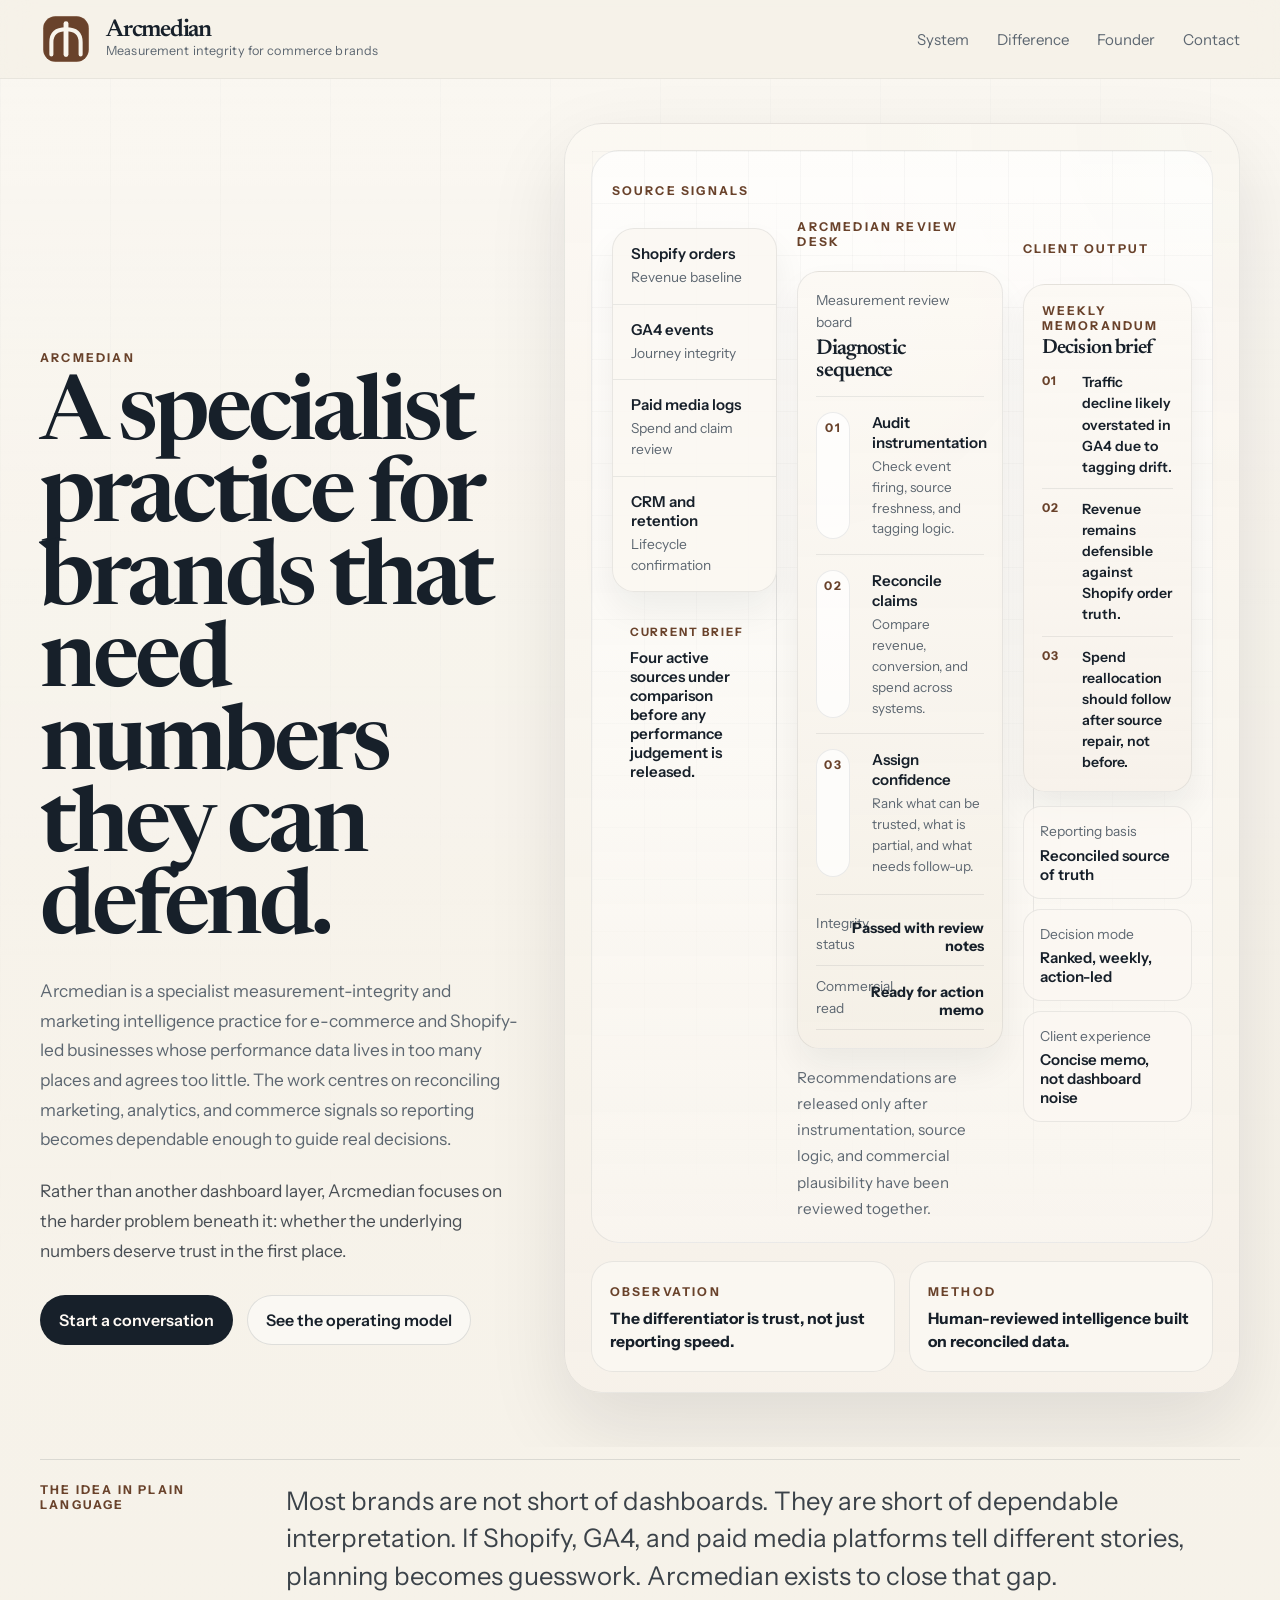
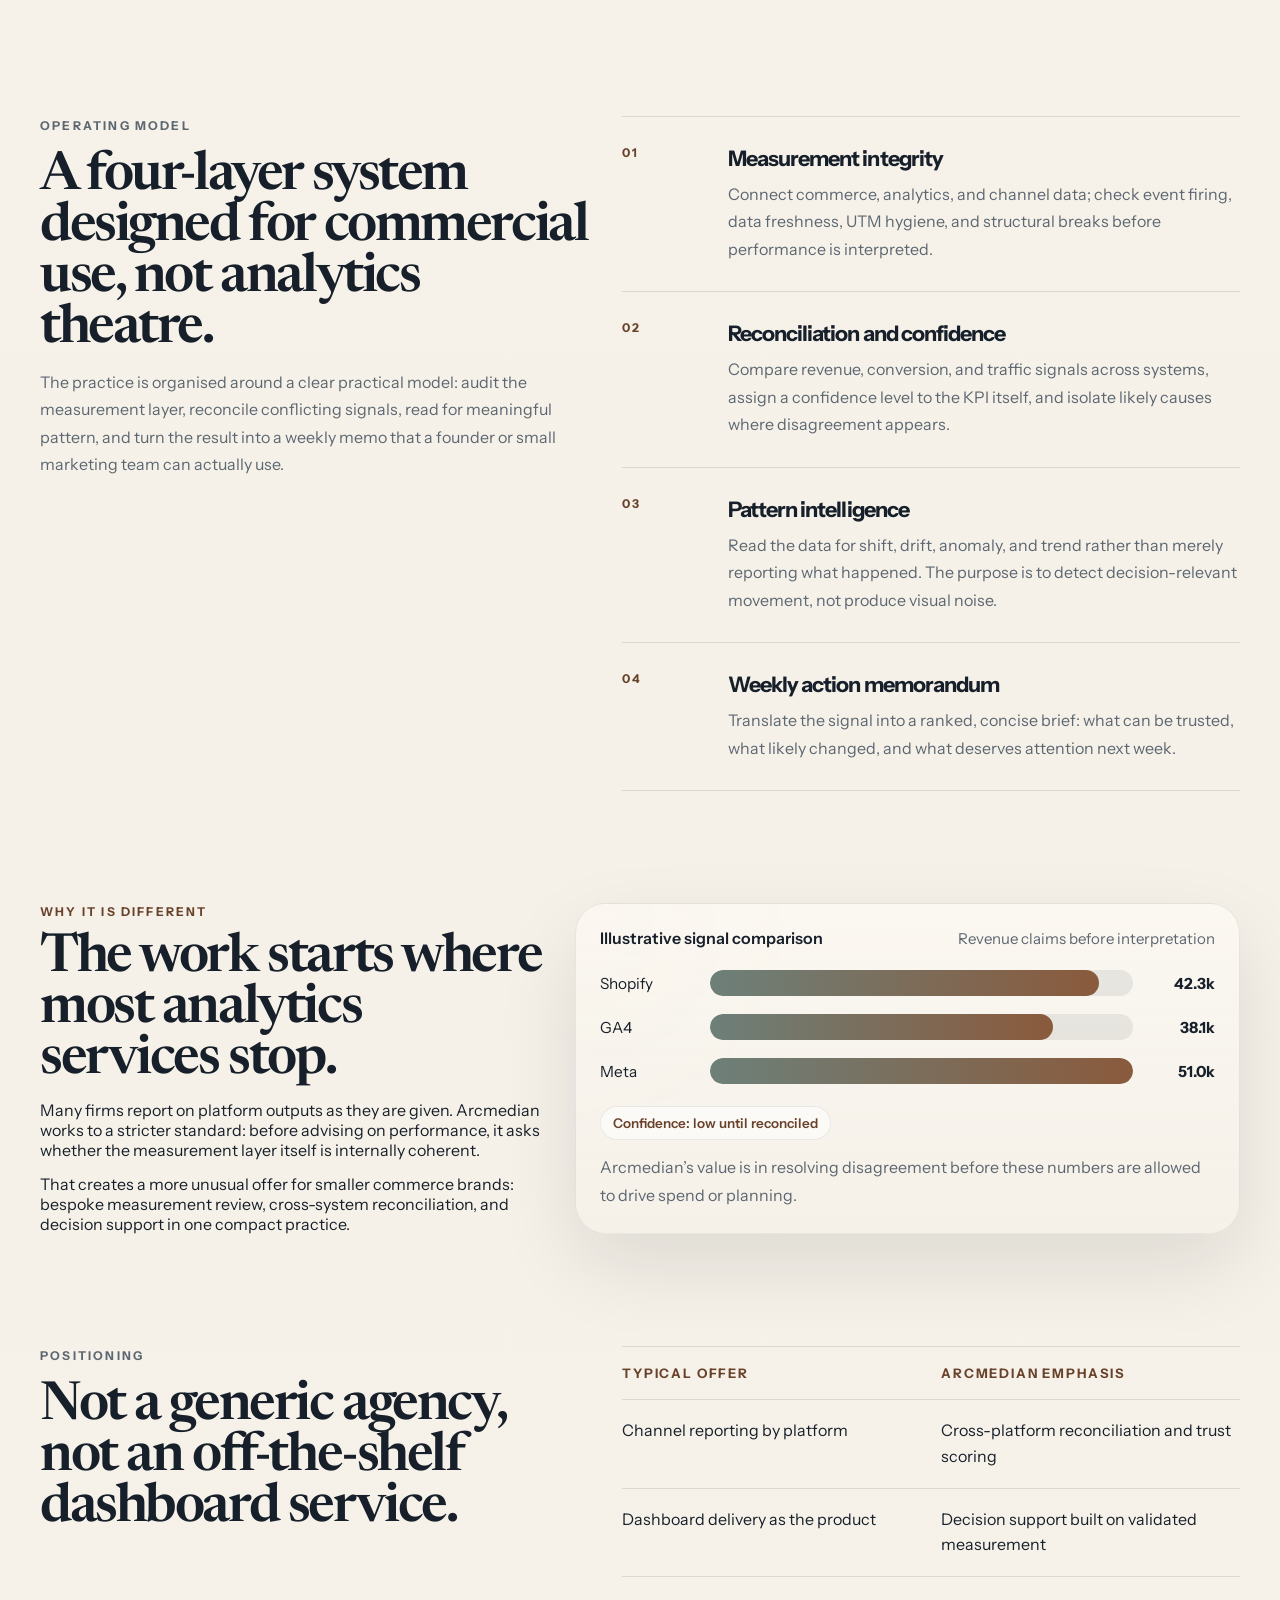
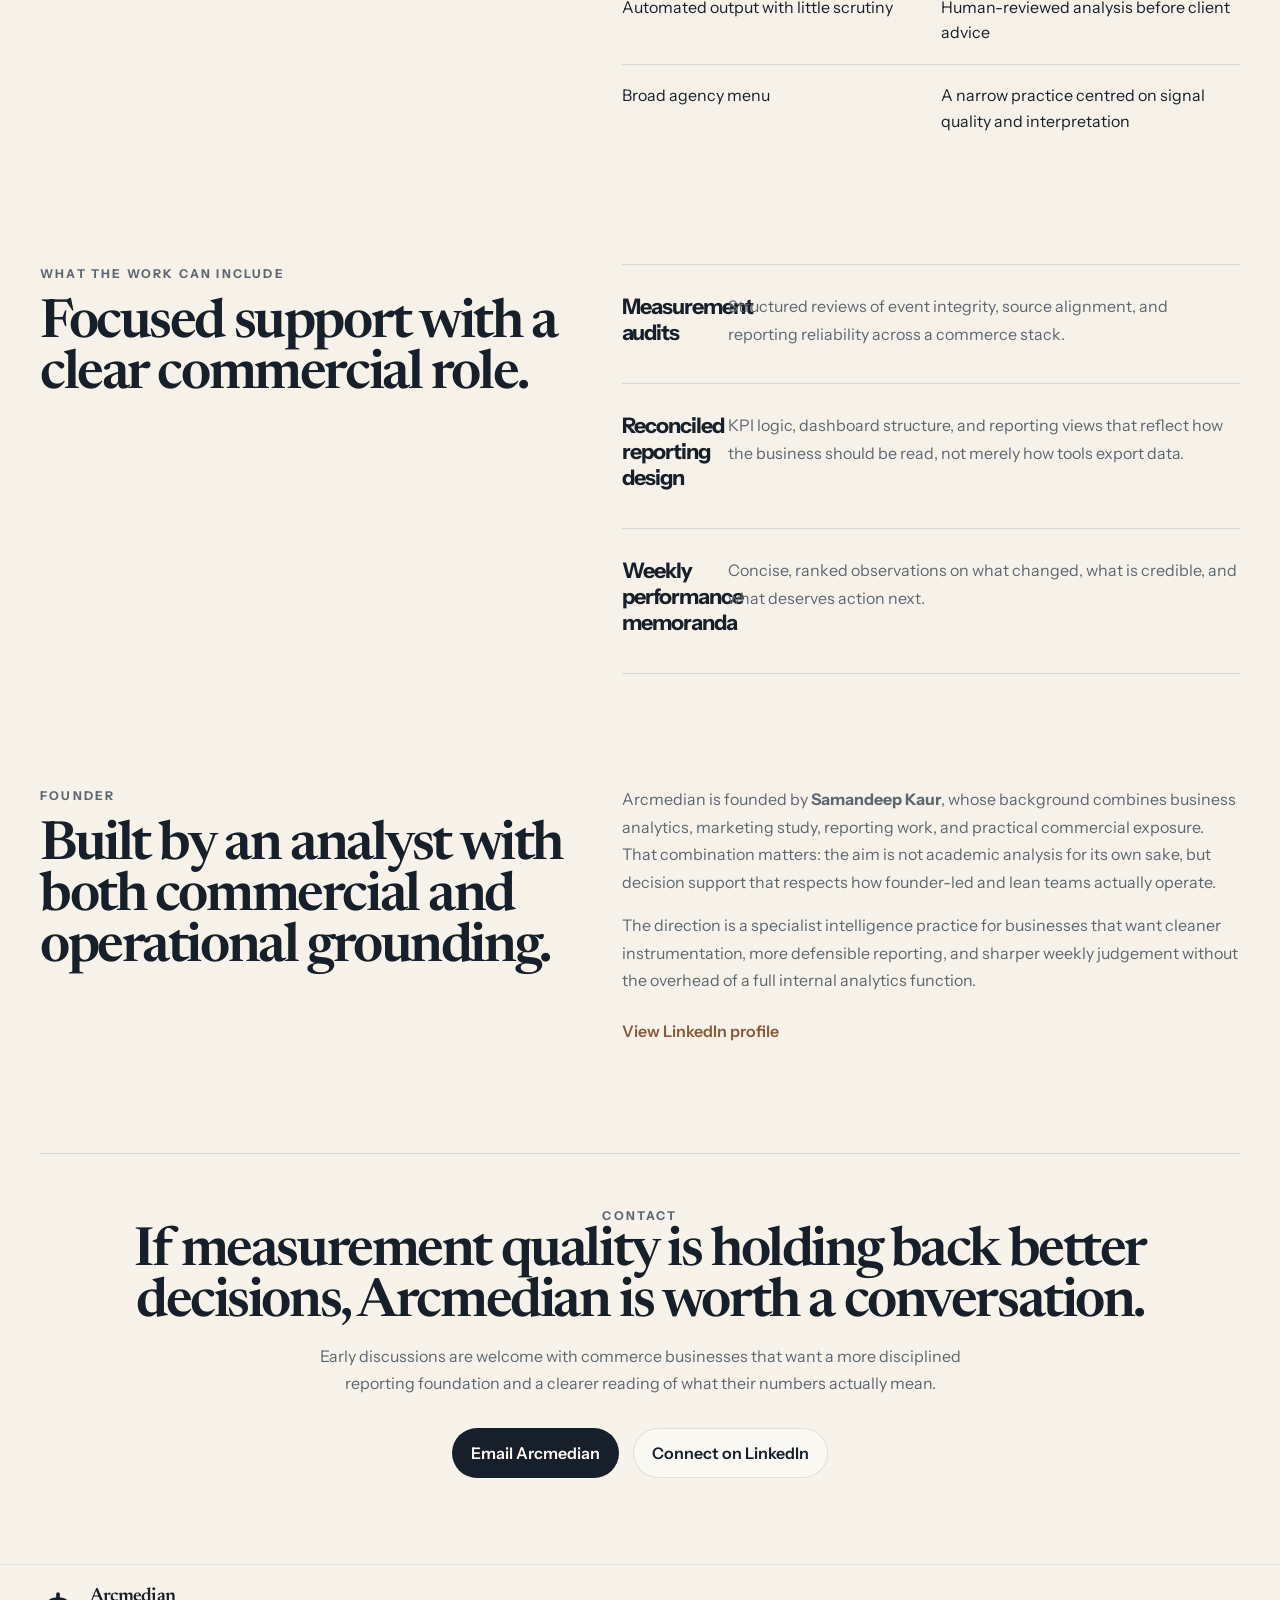
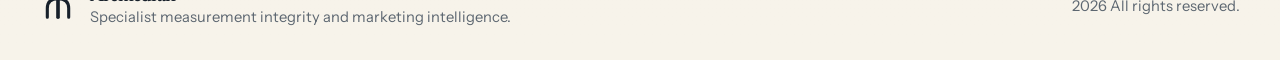
==== commit 20a1f2c7: "Update site identity with Arcmedian logo assets" ====
--- a/index.html
+++ b/index.html
@@ -20,6 +20,7 @@
     />
     <meta property="og:type" content="website" />
     <meta property="og:url" content="https://arcmedian.co.uk/" />
+    <link rel="icon" type="image/svg+xml" href="assets/arcmedian-favicon.svg" />
     <link rel="preconnect" href="https://fonts.googleapis.com" />
     <link rel="preconnect" href="https://fonts.gstatic.com" crossorigin />
     <link
@@ -31,8 +32,15 @@
   <body>
     <header class="site-header">
       <div class="shell header-inner">
-        <a class="brand" href="#top">
-          <span class="brand-mark">A</span>
+        <a class="brand" href="#top" aria-label="Arcmedian home">
+          <span class="brand-symbol" aria-hidden="true">
+            <img
+              src="assets/arcmedian-badge.svg"
+              alt=""
+              width="52"
+              height="52"
+            />
+          </span>
           <span class="brand-copy">
             <span class="brand-name">Arcmedian</span>
             <span class="brand-tag">Measurement integrity for commerce brands</span>
@@ -455,9 +463,21 @@
 
     <footer class="site-footer">
       <div class="shell footer-inner">
-        <p>Arcmedian</p>
-        <p>Specialist measurement integrity and marketing intelligence.</p>
-        <p><span id="year"></span> All rights reserved.</p>
+        <div class="footer-brand">
+          <span class="footer-symbol" aria-hidden="true">
+            <img
+              src="assets/arcmedian-mark.svg"
+              alt=""
+              width="36"
+              height="36"
+            />
+          </span>
+          <div class="footer-copy">
+            <p class="footer-name">Arcmedian</p>
+            <p>Specialist measurement integrity and marketing intelligence.</p>
+          </div>
+        </div>
+        <p class="footer-meta"><span id="year"></span> All rights reserved.</p>
       </div>
     </footer>
 
--- a/styles.css
+++ b/styles.css
@@ -78,33 +78,38 @@
   gap: 14px;
 }
 
-.brand-mark {
+.brand-symbol {
   display: grid;
   place-items: center;
-  width: 44px;
-  height: 44px;
-  border-radius: 14px;
-  background: linear-gradient(145deg, var(--accent) 0%, var(--accent-deep) 100%);
-  color: #fffaf4;
+  width: 52px;
+  height: 52px;
+  flex-shrink: 0;
+}
+
+.brand-symbol img {
+  display: block;
+  width: 100%;
+  height: 100%;
+}
+
+.brand-copy {
+  display: grid;
+  gap: 3px;
+}
+
+.brand-name {
+  color: var(--ink);
   font-family: "Newsreader", serif;
-  font-size: 1.2rem;
-  box-shadow: 0 16px 36px rgba(105, 66, 43, 0.22);
-}
-
-.brand-copy {
-  display: grid;
-  gap: 2px;
-}
-
-.brand-name {
-  font-size: 1.08rem;
-  font-weight: 700;
-  letter-spacing: -0.03em;
+  font-size: 1.52rem;
+  font-weight: 600;
+  letter-spacing: -0.05em;
+  line-height: 0.86;
 }
 
 .brand-tag {
   color: var(--muted);
-  font-size: 0.82rem;
+  font-size: 0.79rem;
+  letter-spacing: 0.01em;
 }
 
 .site-nav {
@@ -868,6 +873,7 @@
 .footer-inner {
   display: flex;
   flex-wrap: wrap;
+  align-items: center;
   justify-content: space-between;
   gap: 10px 18px;
   padding: 22px 0 34px;
@@ -877,6 +883,43 @@
 
 .footer-inner p {
   margin: 0;
+}
+
+.footer-brand {
+  display: inline-flex;
+  align-items: center;
+  gap: 14px;
+}
+
+.footer-symbol {
+  display: grid;
+  place-items: center;
+  width: 36px;
+  height: 36px;
+  flex-shrink: 0;
+}
+
+.footer-symbol img {
+  display: block;
+  width: 100%;
+  height: 100%;
+}
+
+.footer-copy {
+  display: grid;
+  gap: 2px;
+}
+
+.footer-name {
+  color: var(--ink);
+  font-family: "Newsreader", serif;
+  font-size: 1.2rem;
+  font-weight: 600;
+  letter-spacing: -0.04em;
+}
+
+.footer-meta {
+  margin-left: auto;
 }
 
 .reveal {
@@ -947,6 +990,10 @@
     display: none;
   }
 
+  .brand-tag {
+    max-width: 24ch;
+  }
+
   .site-header {
     position: static;
   }
@@ -1005,7 +1052,12 @@
   }
 
   .footer-inner {
+    align-items: flex-start;
     padding-bottom: 24px;
+  }
+
+  .footer-meta {
+    margin-left: 0;
   }
 }
 
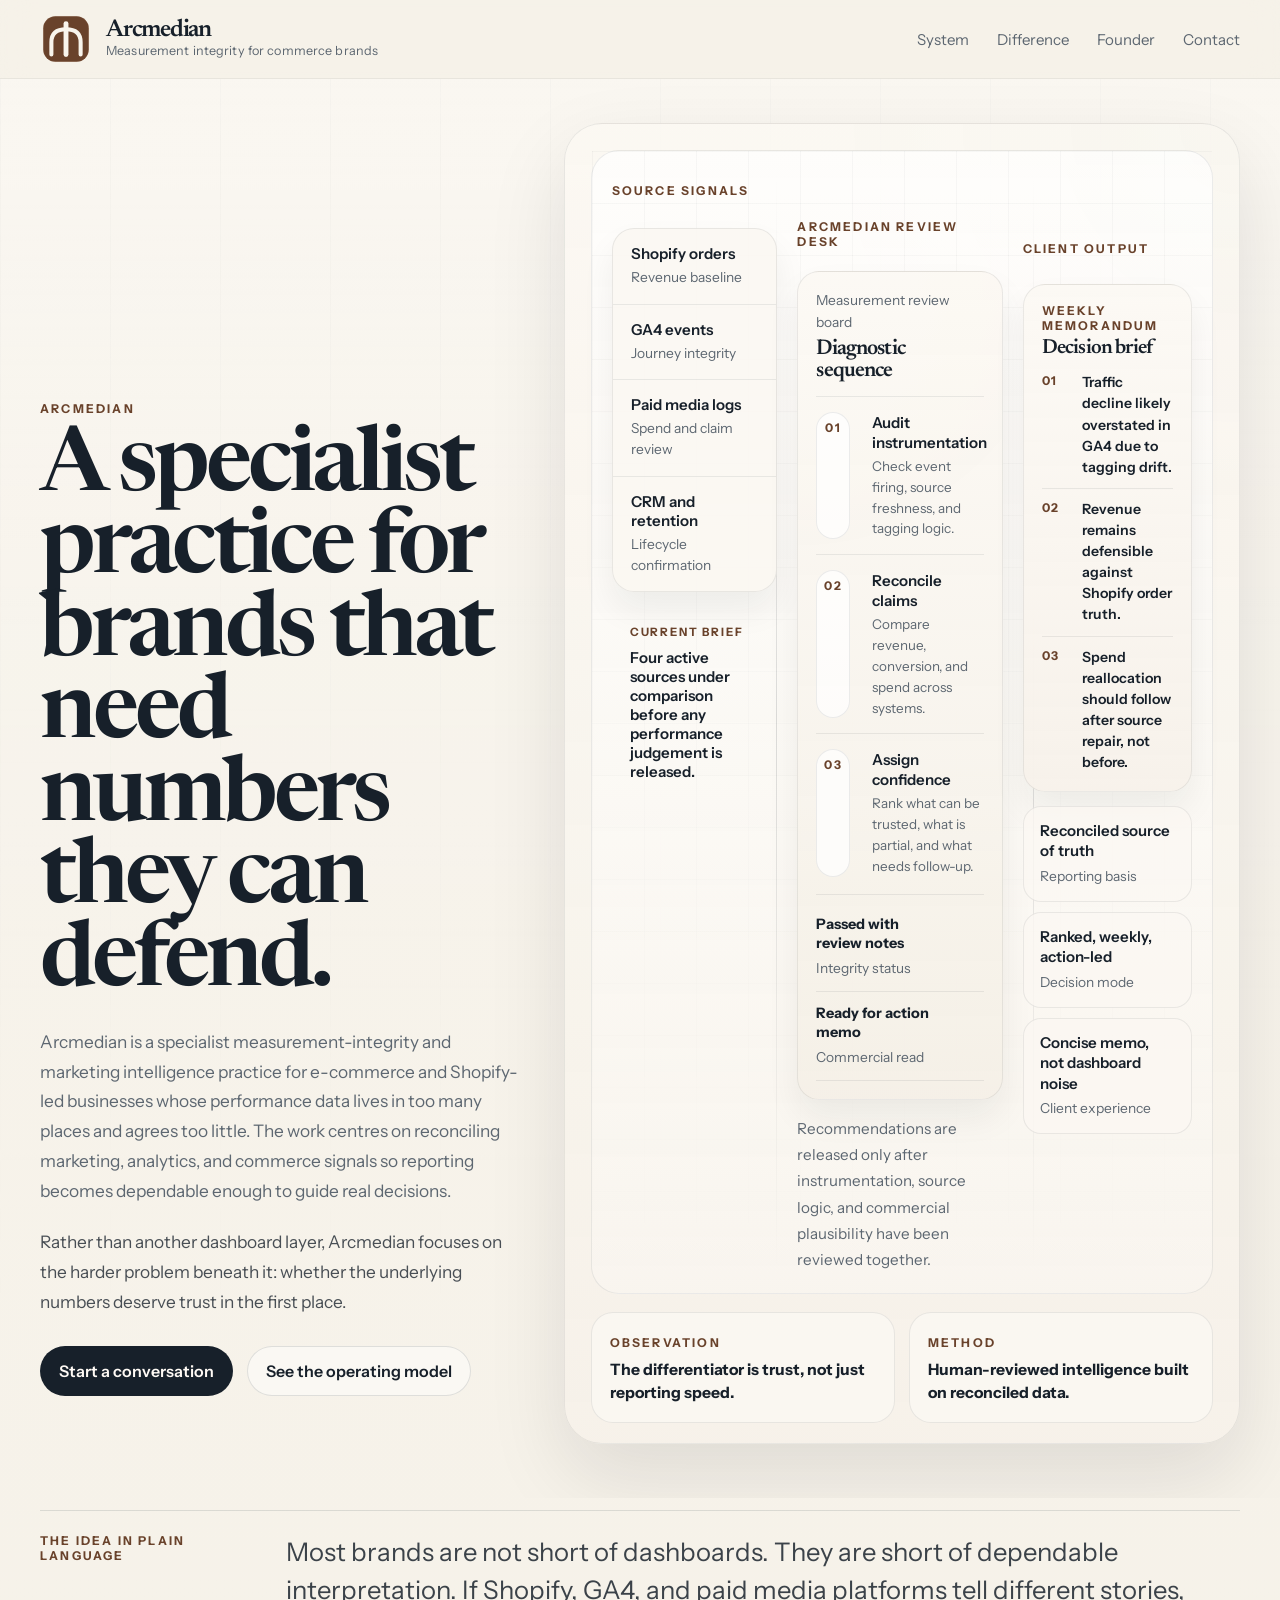
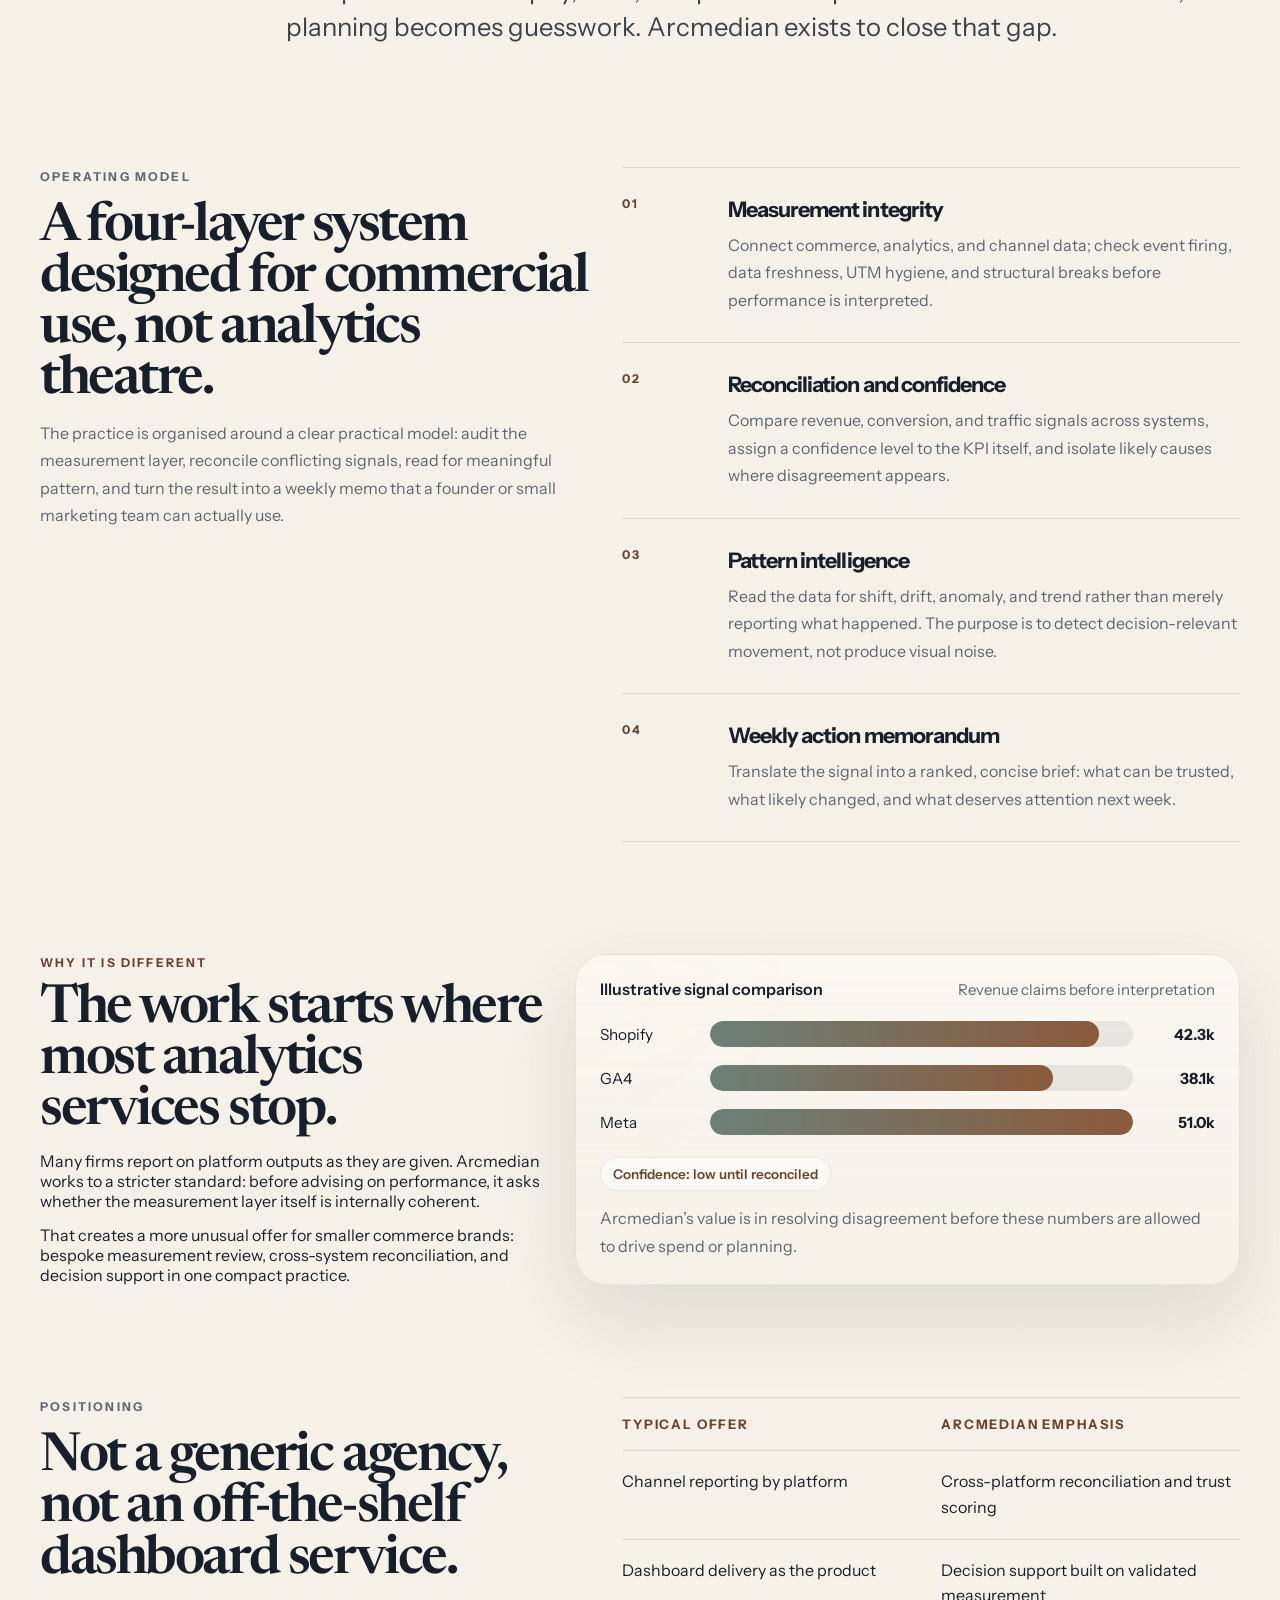
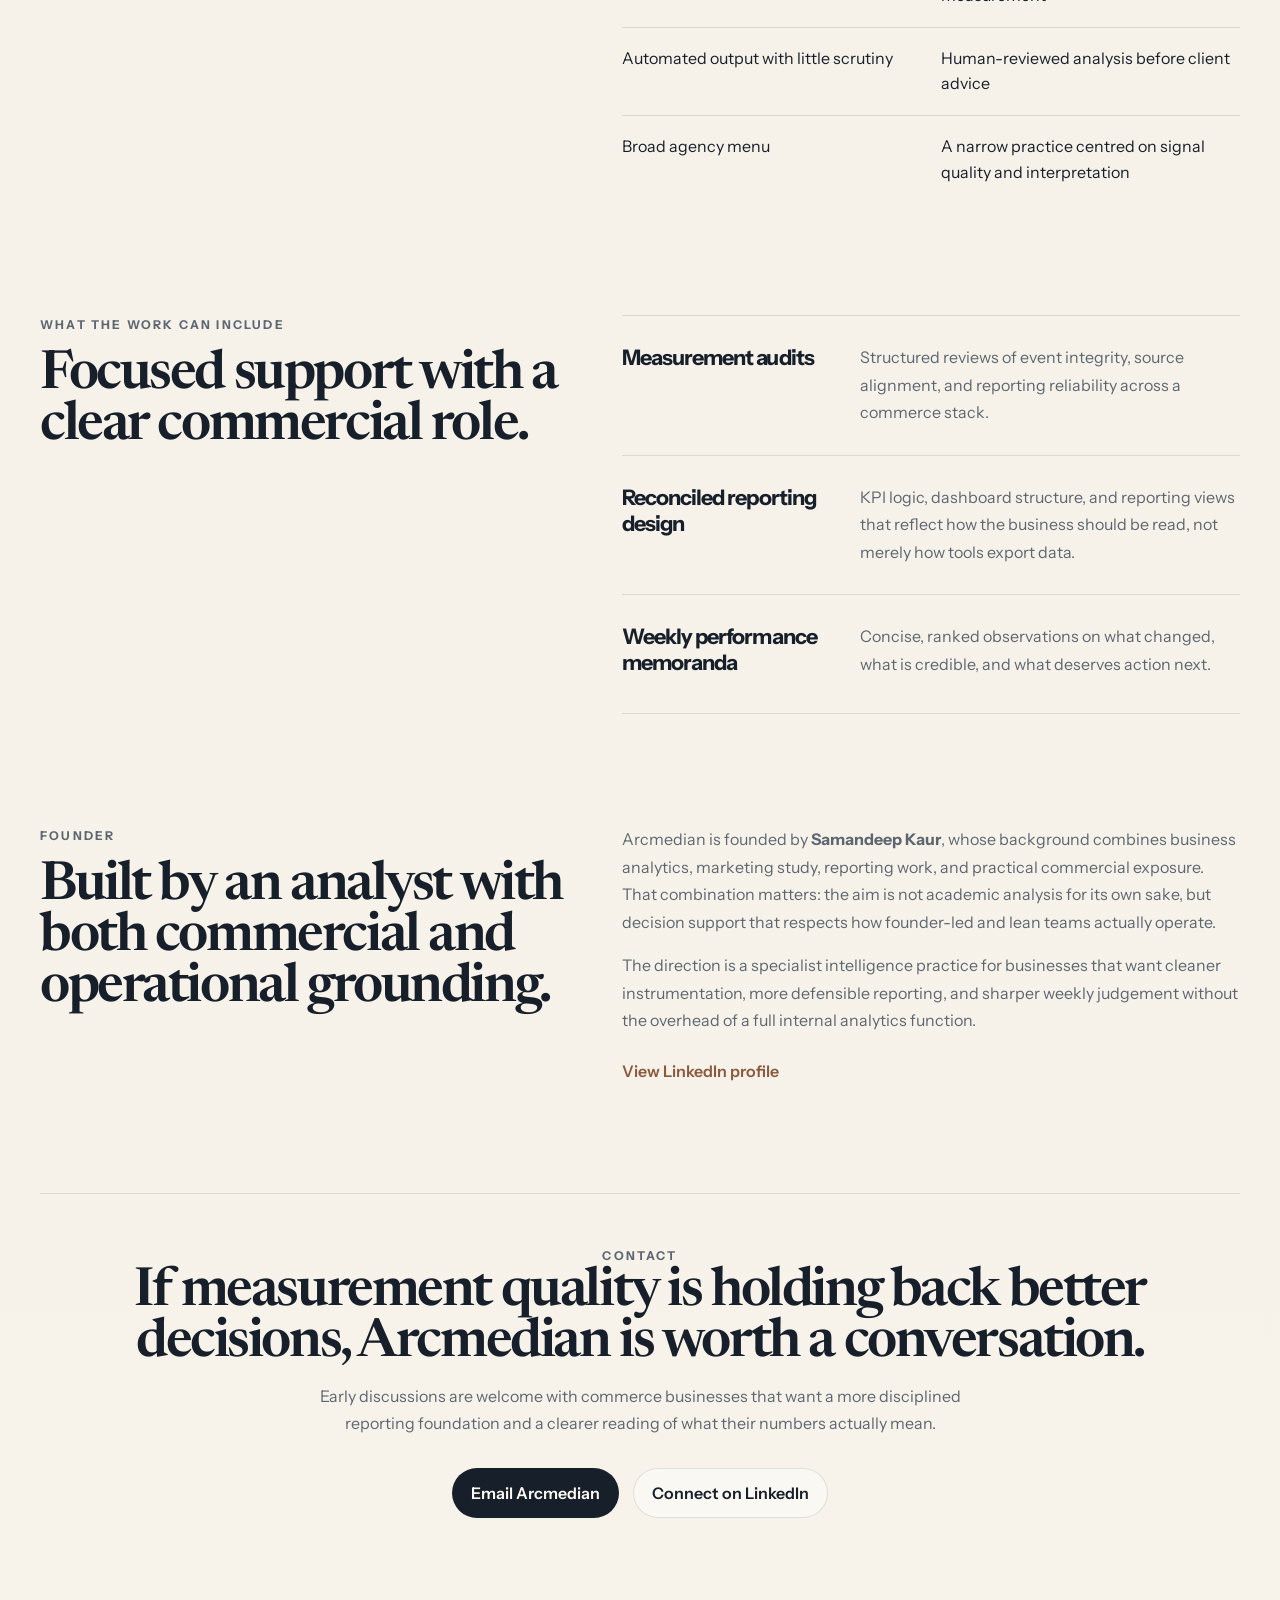
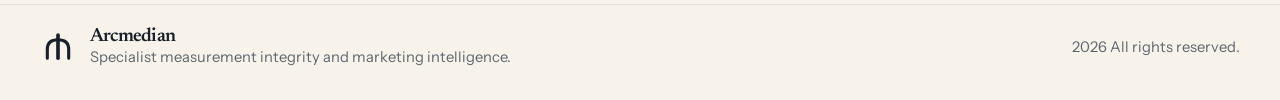
==== commit 35c7a3f2: "Align lower hero cards with primary-first hierarchy" ====
--- a/index.html
+++ b/index.html
@@ -150,12 +150,12 @@
                   </div>
                   <div class="confidence-ledger">
                     <div class="ledger-line">
+                      <strong>Passed with review notes</strong>
                       <span>Integrity status</span>
-                      <strong>Passed with review notes</strong>
                     </div>
                     <div class="ledger-line">
+                      <strong>Ready for action memo</strong>
                       <span>Commercial read</span>
-                      <strong>Ready for action memo</strong>
                     </div>
                   </div>
                 </div>
@@ -182,16 +182,16 @@
                   </div>
                   <div class="output-ledger">
                     <div class="output-line">
+                      <strong>Reconciled source of truth</strong>
                       <span>Reporting basis</span>
-                      <strong>Reconciled source of truth</strong>
                     </div>
                     <div class="output-line">
+                      <strong>Ranked, weekly, action-led</strong>
                       <span>Decision mode</span>
-                      <strong>Ranked, weekly, action-led</strong>
                     </div>
                     <div class="output-line">
+                      <strong>Concise memo, not dashboard noise</strong>
                       <span>Client experience</span>
-                      <strong>Concise memo, not dashboard noise</strong>
                     </div>
                   </div>
                 </div>
--- a/styles.css
+++ b/styles.css
@@ -500,14 +500,16 @@
 }
 
 .ledger-line {
-  grid-template-columns: minmax(0, 1fr) auto;
-  align-items: end;
-  padding: 10px 0;
+  grid-template-columns: 1fr;
+  align-items: start;
+  gap: 4px;
+  padding: 12px 0;
 }
 
 .ledger-line strong {
-  text-align: right;
   font-size: 0.9rem;
+  line-height: 1.35;
+  max-width: 12ch;
 }
 
 .core-note {
@@ -587,11 +589,16 @@
 
 .output-line {
   display: grid;
-  gap: 3px;
+  gap: 4px;
   padding: 14px 16px;
   border-radius: 18px;
   border: 1px solid rgba(23, 32, 42, 0.08);
   background: rgba(251, 248, 242, 0.78);
+}
+
+.output-line strong {
+  max-width: 16ch;
+  line-height: 1.35;
 }
 
 .hero-metric-strip {
@@ -665,19 +672,26 @@
   margin: 0;
 }
 
-.system-rail {
-  display: grid;
-  gap: 0;
+.system-rail,
+.services-list {
   border-top: 1px solid var(--line);
 }
 
 .system-step,
 .service-line {
   display: grid;
-  grid-template-columns: 88px 1fr;
   gap: 18px;
   padding: 28px 0;
   border-bottom: 1px solid var(--line);
+}
+
+.system-step {
+  grid-template-columns: 88px 1fr;
+}
+
+.service-line {
+  grid-template-columns: minmax(220px, 0.42fr) minmax(0, 1fr);
+  align-items: start;
 }
 
 .system-step h3,
@@ -828,10 +842,6 @@
   align-items: start;
 }
 
-.services-list {
-  border-top: 1px solid var(--line);
-}
-
 .founder-body {
   max-width: 62ch;
 }
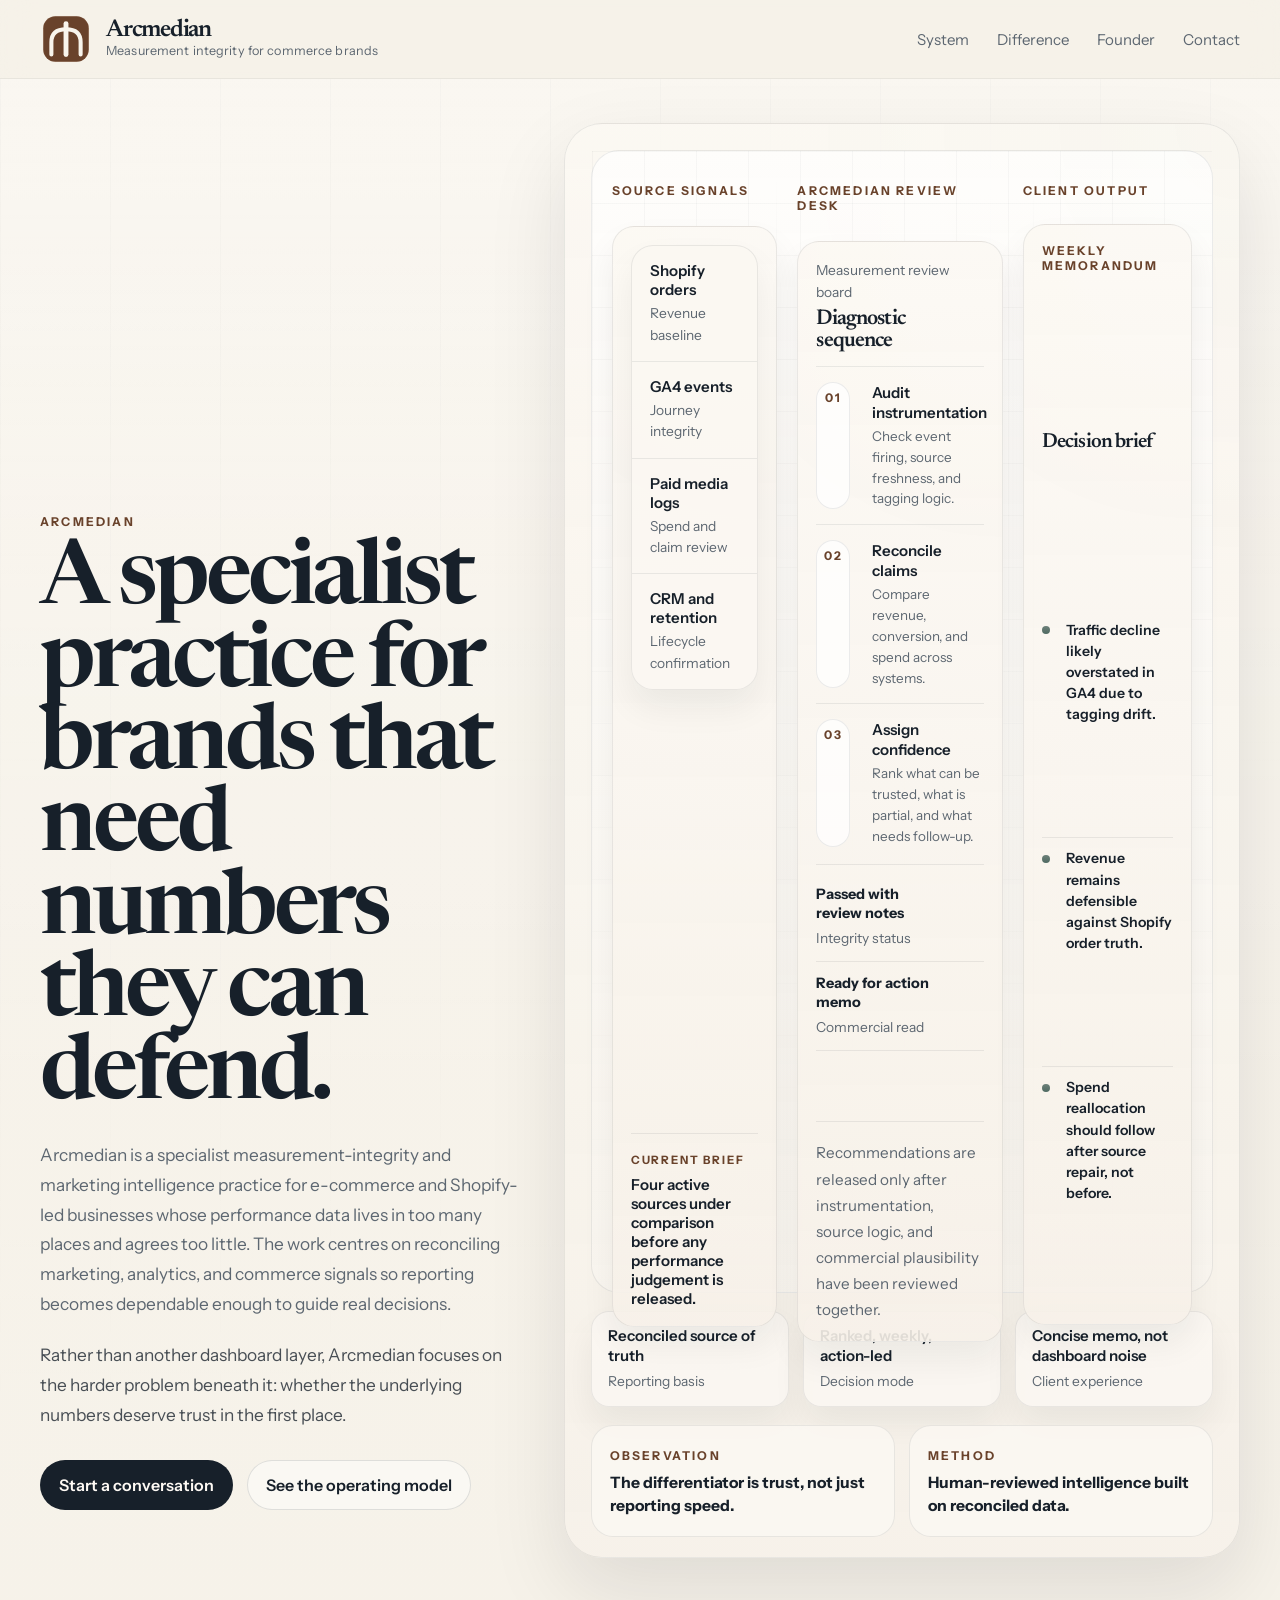
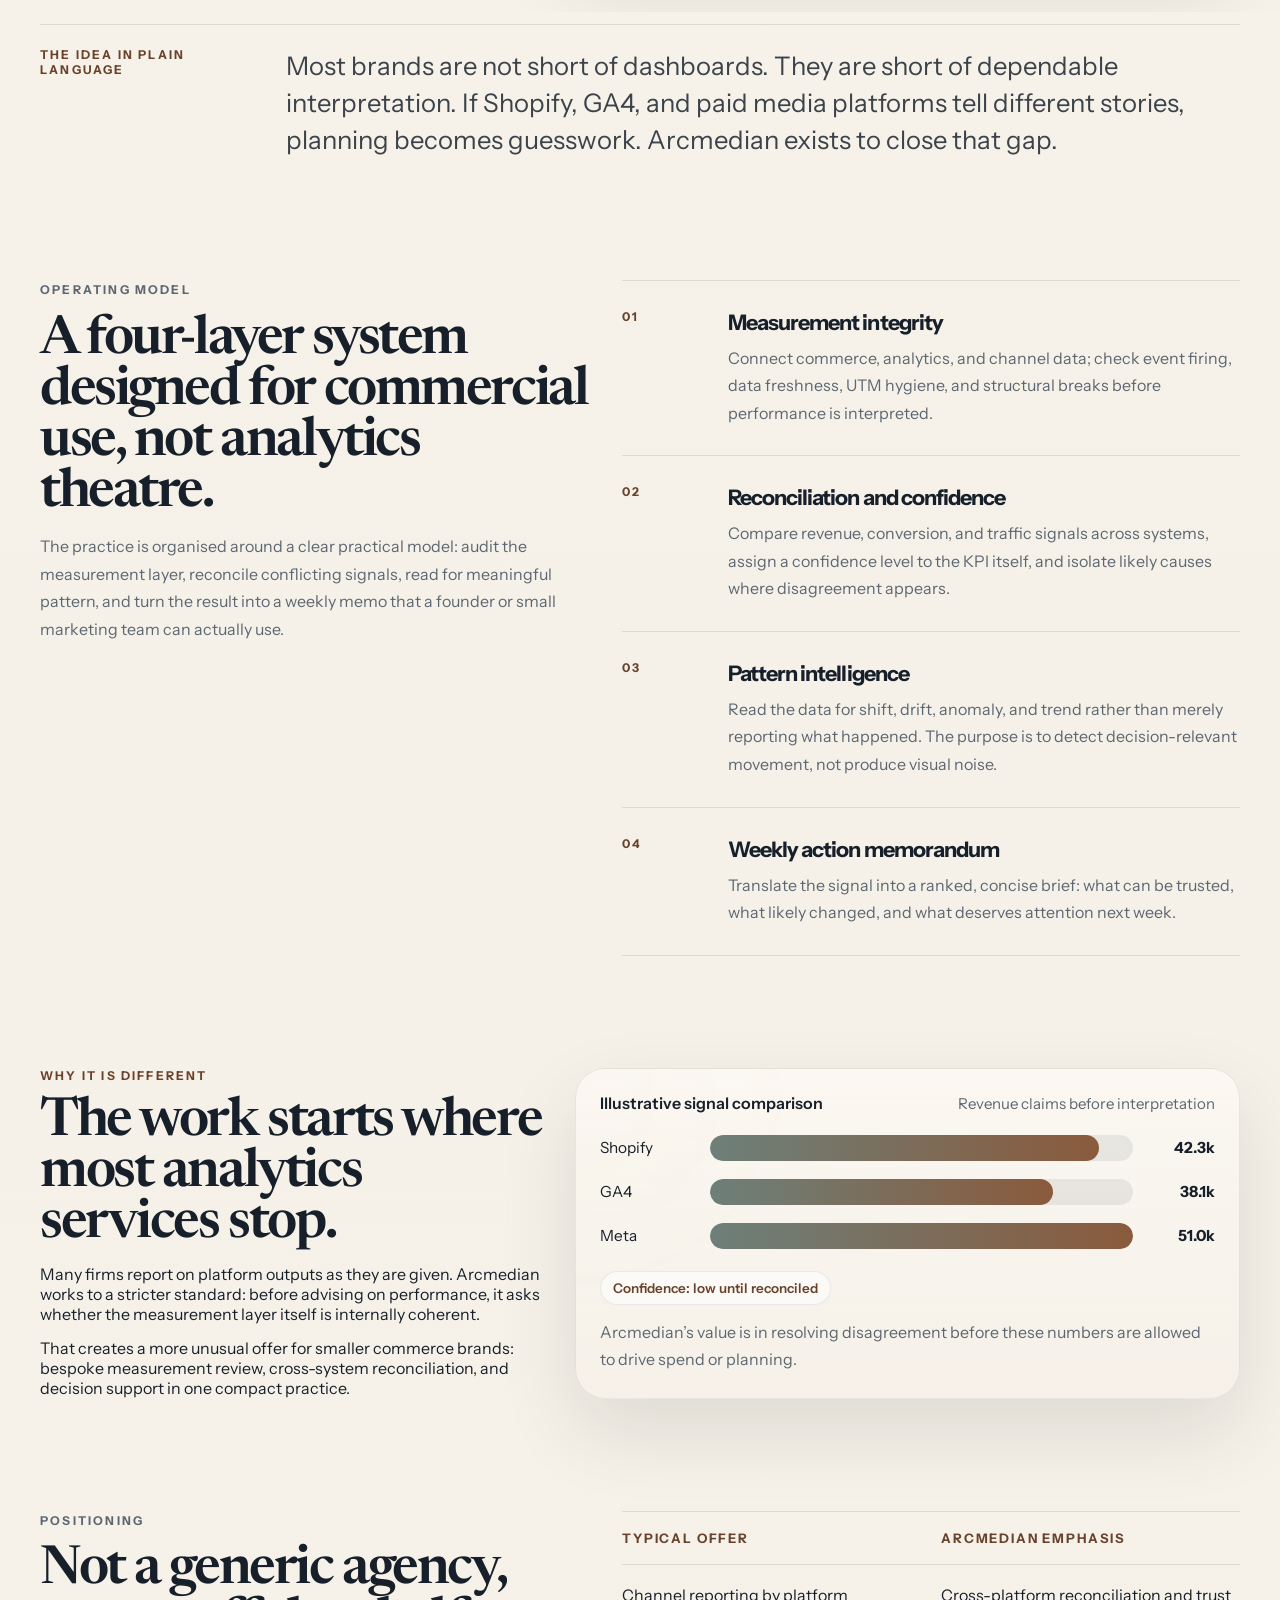
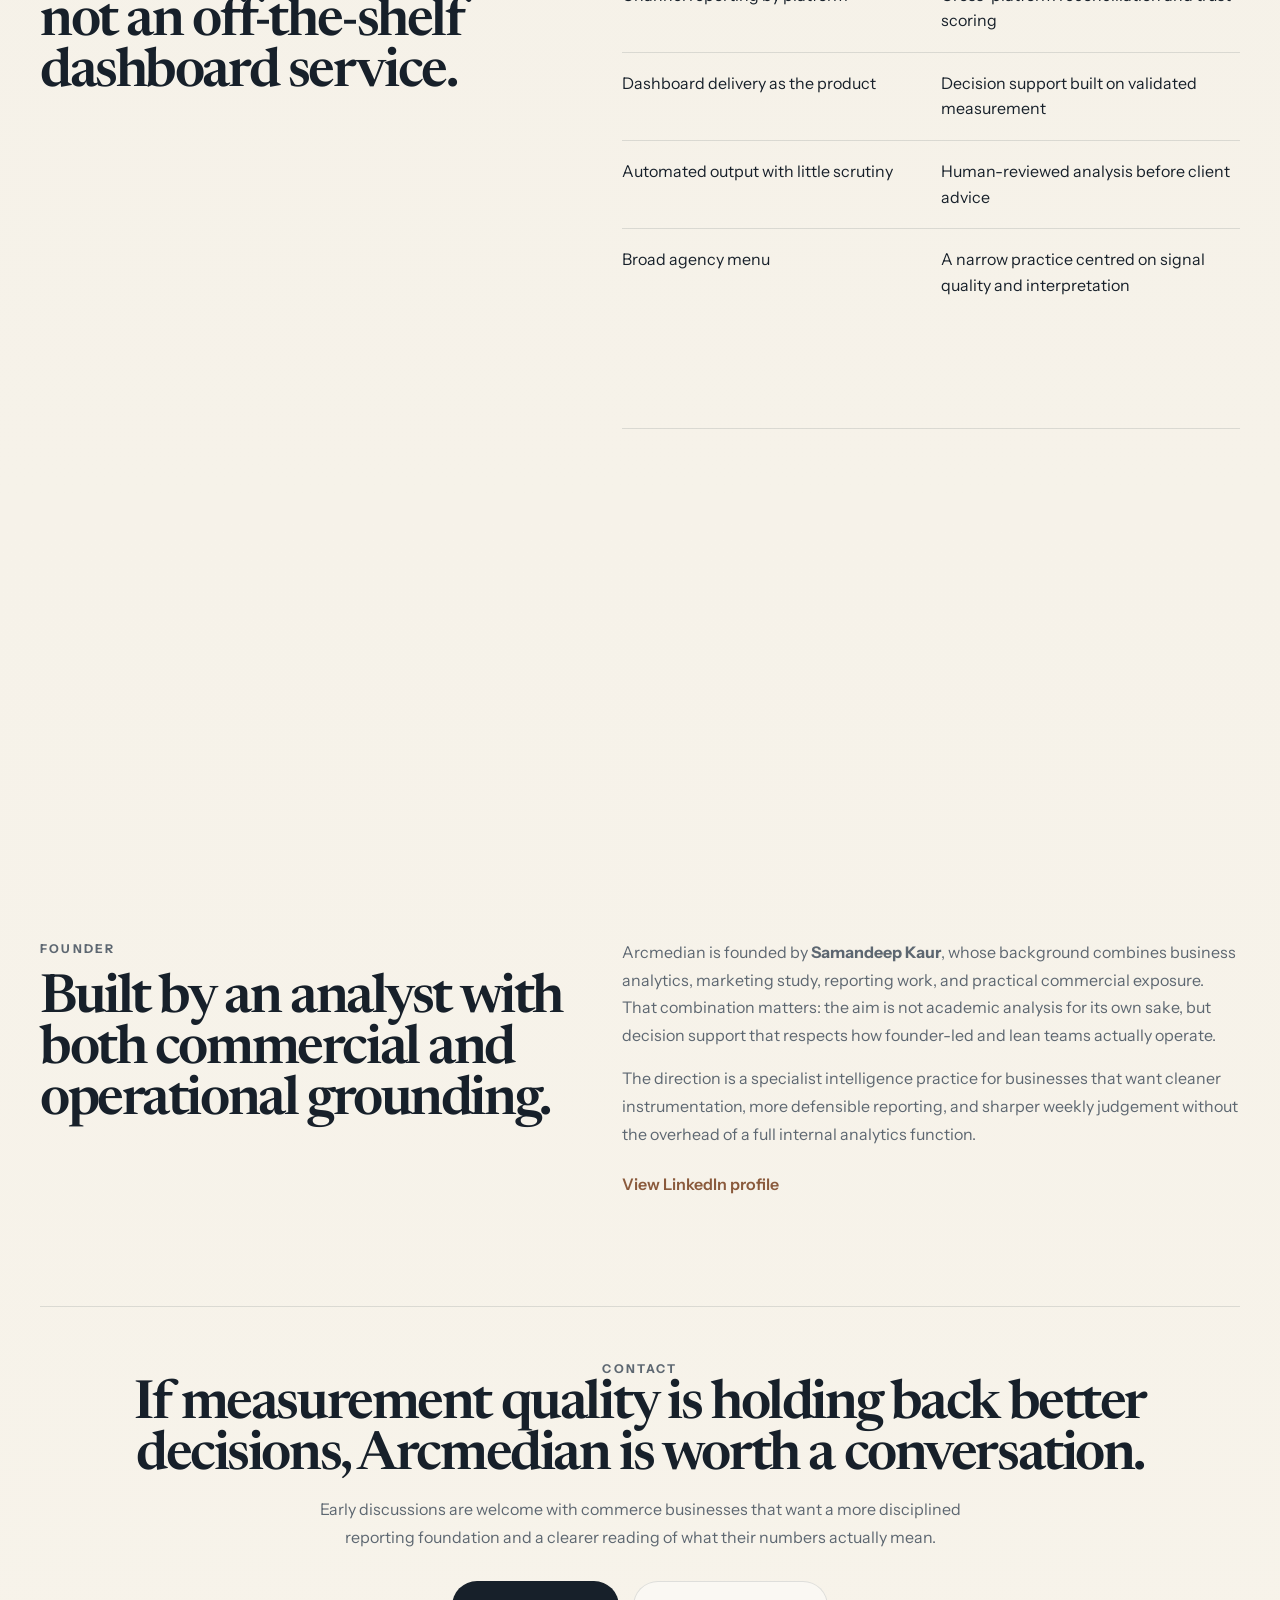
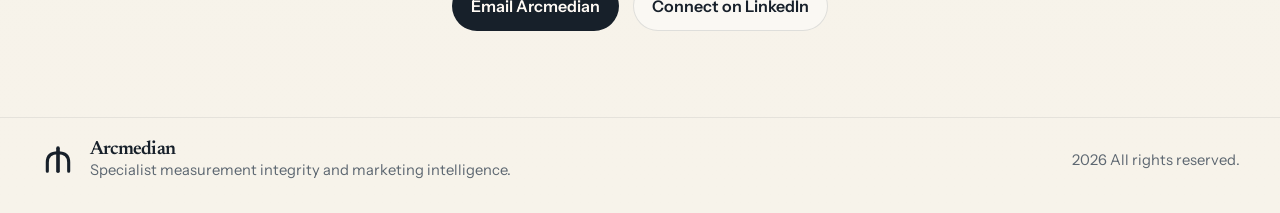
==== commit 95251209: "Unify hero board layout and rebalance output panels" ====
--- a/index.html
+++ b/index.html
@@ -94,33 +94,35 @@
 
               <div class="signal-column signal-sources">
                 <p class="visual-label">Source signals</p>
-                <div class="source-register" role="presentation">
-                  <div class="register-row">
-                    <strong>Shopify orders</strong>
-                    <span>Revenue baseline</span>
-                  </div>
-                  <div class="register-row">
-                    <strong>GA4 events</strong>
-                    <span>Journey integrity</span>
-                  </div>
-                  <div class="register-row">
-                    <strong>Paid media logs</strong>
-                    <span>Spend and claim review</span>
-                  </div>
-                  <div class="register-row">
-                    <strong>CRM and retention</strong>
-                    <span>Lifecycle confirmation</span>
-                  </div>
-                </div>
-                <div class="register-note">
-                  <span class="register-note-label">Current brief</span>
-                  <strong>Four active sources under comparison before any performance judgement is released.</strong>
+                <div class="column-panel source-panel">
+                  <div class="source-register" role="presentation">
+                    <div class="register-row">
+                      <strong>Shopify orders</strong>
+                      <span>Revenue baseline</span>
+                    </div>
+                    <div class="register-row">
+                      <strong>GA4 events</strong>
+                      <span>Journey integrity</span>
+                    </div>
+                    <div class="register-row">
+                      <strong>Paid media logs</strong>
+                      <span>Spend and claim review</span>
+                    </div>
+                    <div class="register-row">
+                      <strong>CRM and retention</strong>
+                      <span>Lifecycle confirmation</span>
+                    </div>
+                  </div>
+                  <div class="panel-footer register-note">
+                    <span class="register-note-label">Current brief</span>
+                    <strong>Four active sources under comparison before any performance judgement is released.</strong>
+                  </div>
                 </div>
               </div>
 
               <div class="signal-column signal-core">
                 <p class="visual-label">Arcmedian review desk</p>
-                <div class="review-desk">
+                <div class="column-panel review-desk">
                   <div class="desk-head">
                     <span>Measurement review board</span>
                     <strong>Diagnostic sequence</strong>
@@ -158,43 +160,46 @@
                       <span>Commercial read</span>
                     </div>
                   </div>
+                  <div class="panel-footer review-footer">
+                    <p class="core-note">
+                      Recommendations are released only after instrumentation,
+                      source logic, and commercial plausibility have been reviewed
+                      together.
+                    </p>
+                  </div>
                 </div>
-                <p class="core-note">
-                  Recommendations are released only after instrumentation,
-                  source logic, and commercial plausibility have been reviewed
-                  together.
-                </p>
               </div>
 
               <div class="signal-column signal-output">
                 <p class="visual-label">Client output</p>
-                <div class="output-panel">
+                <div class="column-panel output-panel">
                   <div class="memo-sheet">
                     <div class="memo-sheet-head">
                       <span class="memo-date">Weekly memorandum</span>
                       <strong>Decision brief</strong>
                     </div>
                     <div class="memo-points">
-                      <p><span>01</span><strong>Traffic decline likely overstated in GA4 due to tagging drift.</strong></p>
-                      <p><span>02</span><strong>Revenue remains defensible against Shopify order truth.</strong></p>
-                      <p><span>03</span><strong>Spend reallocation should follow after source repair, not before.</strong></p>
-                    </div>
-                  </div>
-                  <div class="output-ledger">
-                    <div class="output-line">
-                      <strong>Reconciled source of truth</strong>
-                      <span>Reporting basis</span>
-                    </div>
-                    <div class="output-line">
-                      <strong>Ranked, weekly, action-led</strong>
-                      <span>Decision mode</span>
-                    </div>
-                    <div class="output-line">
-                      <strong>Concise memo, not dashboard noise</strong>
-                      <span>Client experience</span>
+                      <p><i aria-hidden="true"></i><strong>Traffic decline likely overstated in GA4 due to tagging drift.</strong></p>
+                      <p><i aria-hidden="true"></i><strong>Revenue remains defensible against Shopify order truth.</strong></p>
+                      <p><i aria-hidden="true"></i><strong>Spend reallocation should follow after source repair, not before.</strong></p>
                     </div>
                   </div>
                 </div>
+              </div>
+            </div>
+
+            <div class="signal-summary-row">
+              <div class="output-line summary-card">
+                <strong>Reconciled source of truth</strong>
+                <span>Reporting basis</span>
+              </div>
+              <div class="output-line summary-card">
+                <strong>Ranked, weekly, action-led</strong>
+                <span>Decision mode</span>
+              </div>
+              <div class="output-line summary-card">
+                <strong>Concise memo, not dashboard noise</strong>
+                <span>Client experience</span>
               </div>
             </div>
 
--- a/styles.css
+++ b/styles.css
@@ -360,24 +360,40 @@
   min-height: 100%;
 }
 
+.column-panel,
 .source-register,
-.review-desk,
-.memo-sheet,
 .hero-metric-strip .metric {
   border-radius: 22px;
   border: 1px solid rgba(23, 32, 42, 0.08);
   background: rgba(251, 248, 242, 0.88);
 }
 
+.column-panel,
 .source-register,
+.summary-card {
+  box-shadow: 0 18px 34px rgba(23, 32, 42, 0.06);
+}
+
+.column-panel {
+  display: flex;
+  flex: 1;
+  flex-direction: column;
+  min-height: 100%;
+  padding: 18px;
+}
+
+.source-panel,
 .review-desk,
-.memo-sheet {
-  box-shadow: 0 18px 34px rgba(23, 32, 42, 0.06);
+.output-panel {
+  background:
+    linear-gradient(180deg, rgba(252, 249, 244, 0.96), rgba(246, 240, 232, 0.9)),
+    radial-gradient(circle at top right, rgba(213, 185, 138, 0.12), transparent 38%);
 }
 
 .source-register {
   overflow: hidden;
-  margin-top: 2px;
+  margin-top: 0;
+  padding: 0;
 }
 
 .register-row {
@@ -417,7 +433,6 @@
 .register-note {
   display: grid;
   gap: 6px;
-  padding: 16px 18px 0;
 }
 
 .register-note-label {
@@ -429,15 +444,11 @@
 }
 
 .signal-core {
-  padding-top: 36px;
+  padding-top: 0;
 }
 
 .review-desk {
-  margin-top: -6px;
-  padding: 18px;
-  background:
-    linear-gradient(180deg, rgba(252, 249, 244, 0.96), rgba(244, 239, 230, 0.9)),
-    radial-gradient(circle at top left, rgba(213, 185, 138, 0.14), transparent 42%);
+  margin-top: 0;
 }
 
 .desk-head {
@@ -499,6 +510,12 @@
   border-top: 1px solid rgba(23, 32, 42, 0.08);
 }
 
+.panel-footer {
+  margin-top: auto;
+  padding-top: 18px;
+  border-top: 1px solid rgba(23, 32, 42, 0.08);
+}
+
 .ledger-line {
   grid-template-columns: 1fr;
   align-items: start;
@@ -513,7 +530,6 @@
 }
 
 .core-note {
-  max-width: 36ch;
   margin: 0;
   font-size: 0.95rem;
   text-align: left;
@@ -521,22 +537,18 @@
 
 .signal-output {
   gap: 14px;
-  padding-top: 58px;
+  padding-top: 0;
 }
 
 .output-panel {
   display: grid;
+  gap: 18px;
+  margin-top: 0;
+}
+
+.memo-sheet {
+  display: grid;
   gap: 14px;
-  margin-top: 2px;
-}
-
-.memo-sheet {
-  display: grid;
-  gap: 14px;
-  padding: 18px;
-  background:
-    linear-gradient(180deg, rgba(252, 249, 244, 0.96), rgba(246, 240, 232, 0.88)),
-    rgba(255, 255, 255, 0.7);
 }
 
 .memo-sheet-head {
@@ -558,7 +570,7 @@
 
 .memo-points p {
   display: grid;
-  grid-template-columns: 28px minmax(0, 1fr);
+  grid-template-columns: 12px minmax(0, 1fr);
   gap: 12px;
   margin: 0;
   padding-top: 10px;
@@ -570,11 +582,13 @@
   border-top: 0;
 }
 
-.memo-points span {
-  color: var(--accent-deep);
-  font-size: 0.76rem;
-  font-weight: 700;
-  letter-spacing: 0.14em;
+.memo-points i {
+  display: block;
+  width: 8px;
+  height: 8px;
+  margin-top: 0.42rem;
+  border-radius: 999px;
+  background: linear-gradient(180deg, var(--sage), #4f6a62);
 }
 
 .memo-points strong {
@@ -582,9 +596,10 @@
   line-height: 1.5;
 }
 
-.output-ledger {
-  display: grid;
-  gap: 10px;
+.signal-summary-row {
+  display: grid;
+  grid-template-columns: repeat(3, minmax(0, 1fr));
+  gap: 14px;
 }
 
 .output-line {
@@ -672,21 +687,19 @@
   margin: 0;
 }
 
-.system-rail,
-.services-list {
+.system-rail {
+  display: grid;
+  gap: 0;
   border-top: 1px solid var(--line);
 }
 
 .system-step,
 .service-line {
   display: grid;
+  grid-template-columns: 88px 1fr;
   gap: 18px;
   padding: 28px 0;
   border-bottom: 1px solid var(--line);
-}
-
-.system-step {
-  grid-template-columns: 88px 1fr;
 }
 
 .service-line {
@@ -842,6 +855,10 @@
   align-items: start;
 }
 
+.services-list {
+  border-top: 1px solid var(--line);
+}
+
 .founder-body {
   max-width: 62ch;
 }
@@ -989,6 +1006,10 @@
   .hero-metric-strip {
     grid-template-columns: 1fr;
   }
+
+  .signal-summary-row {
+    grid-template-columns: 1fr;
+  }
 }
 
 @media (max-width: 760px) {
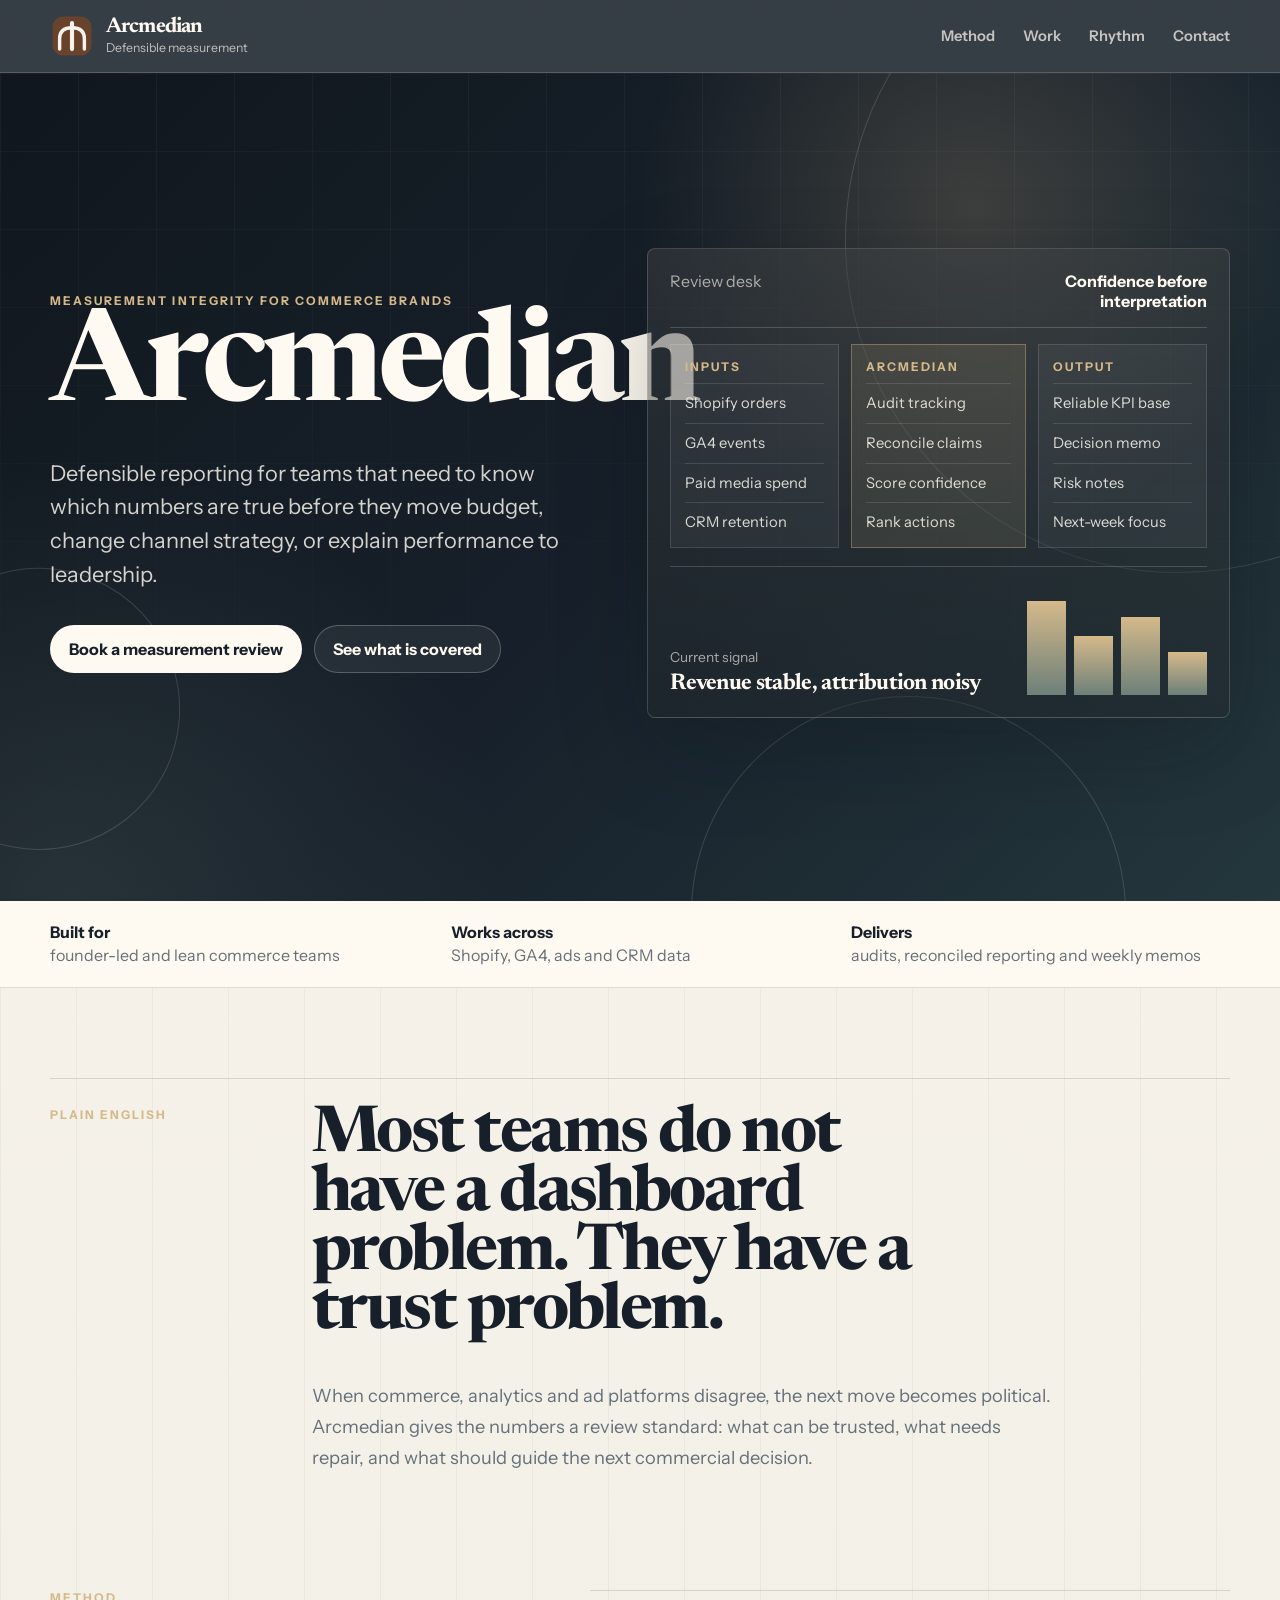
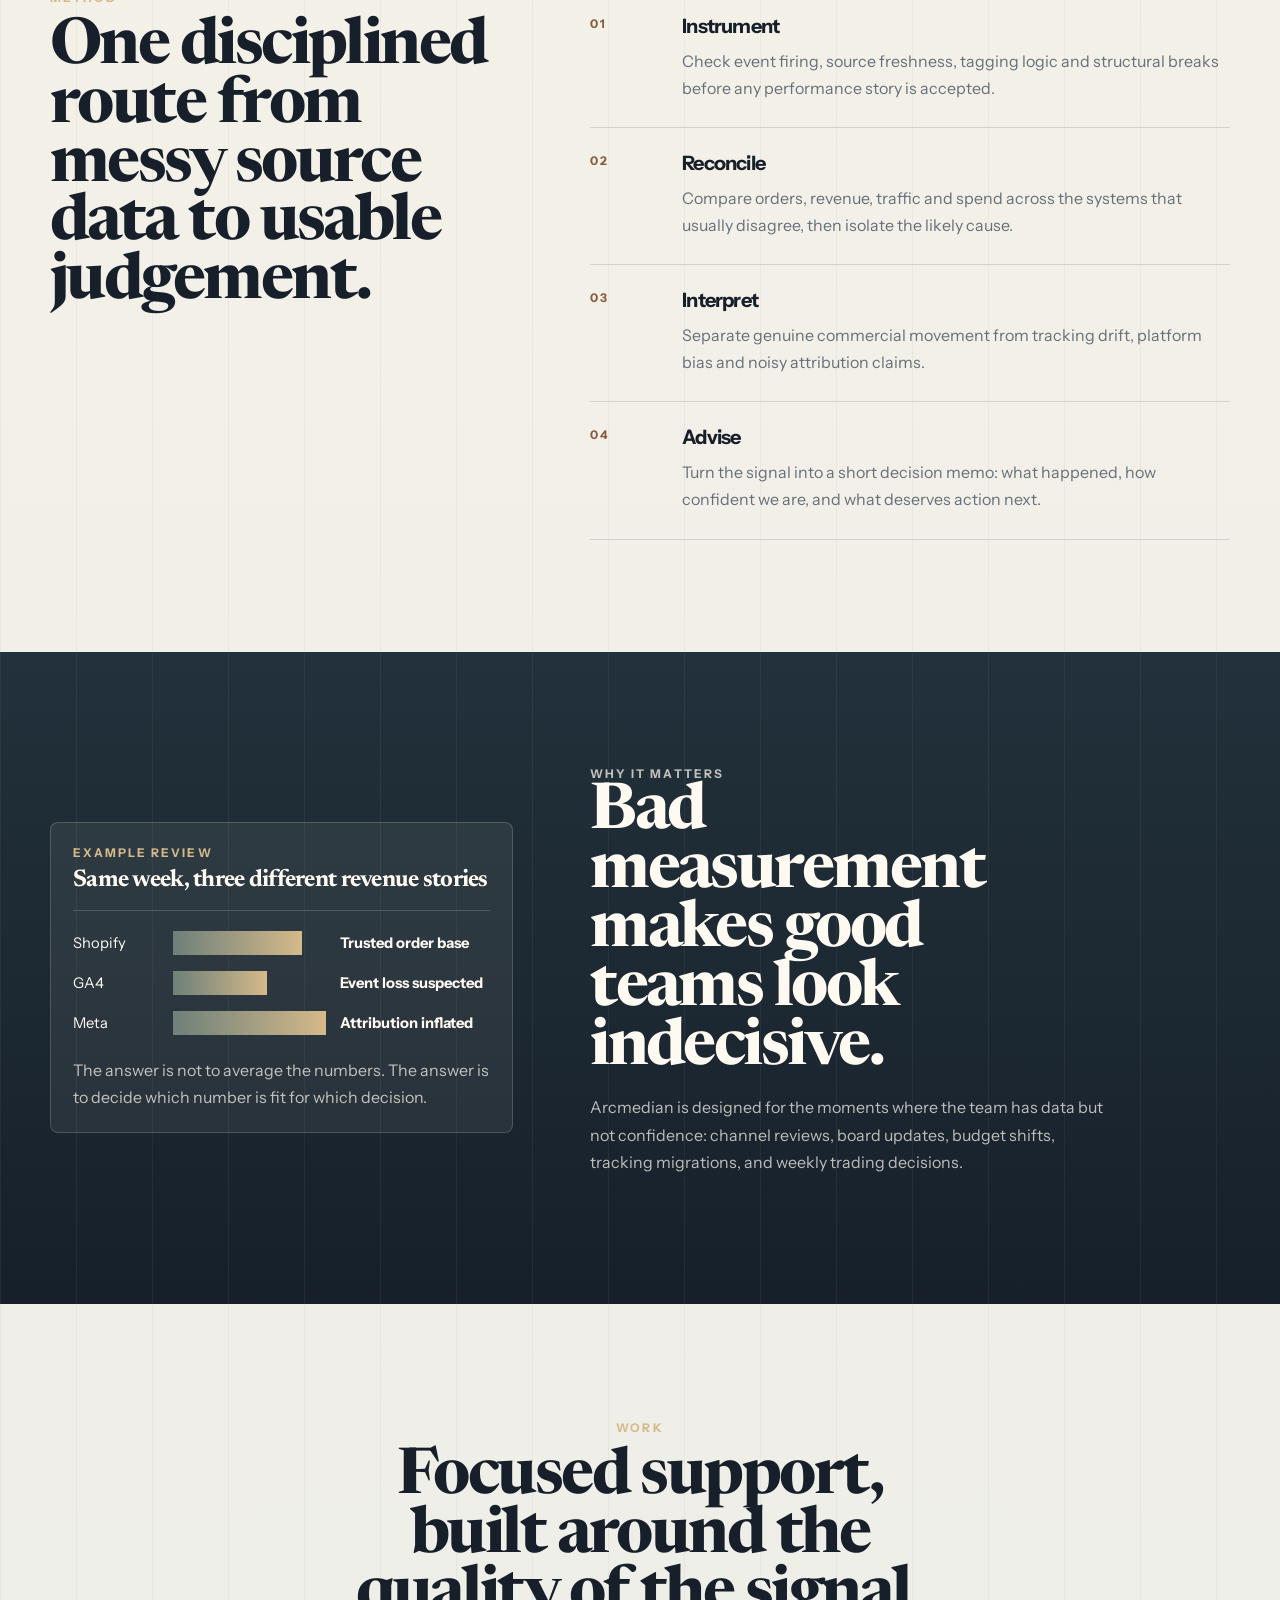
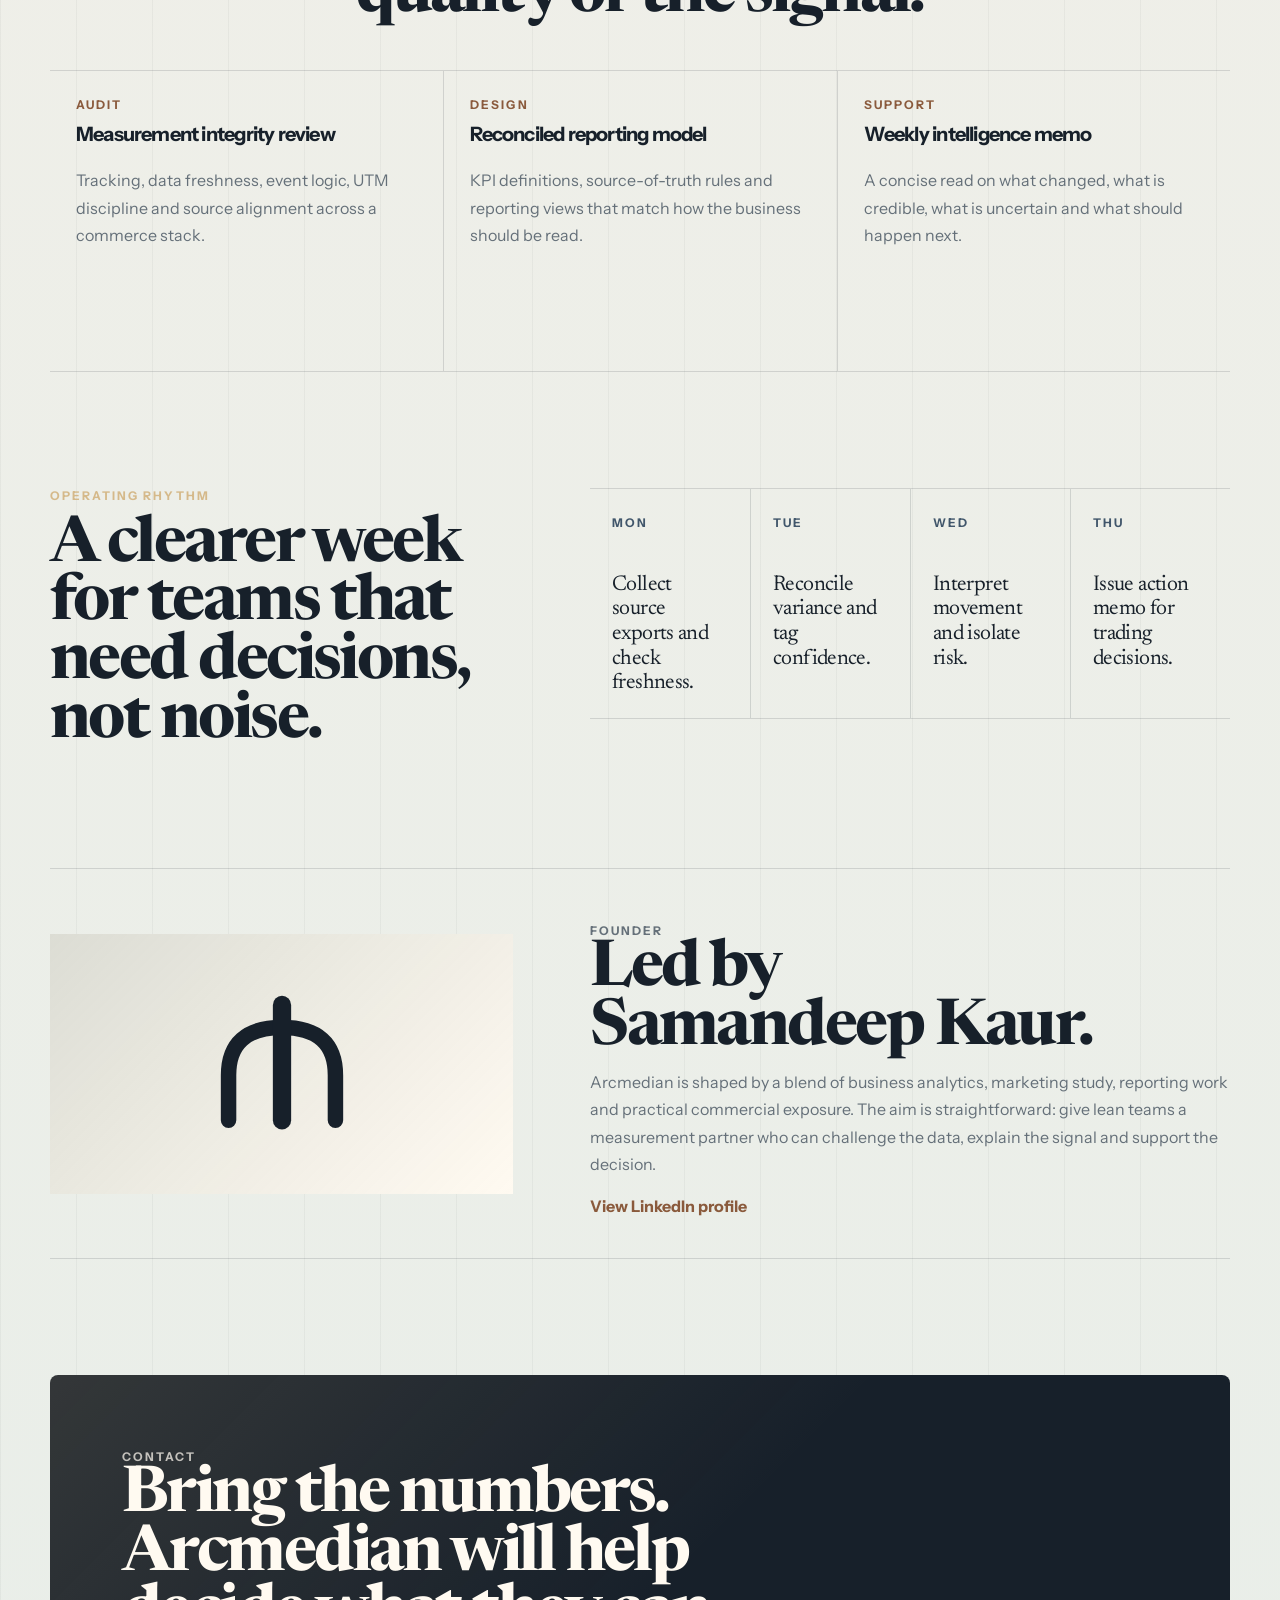
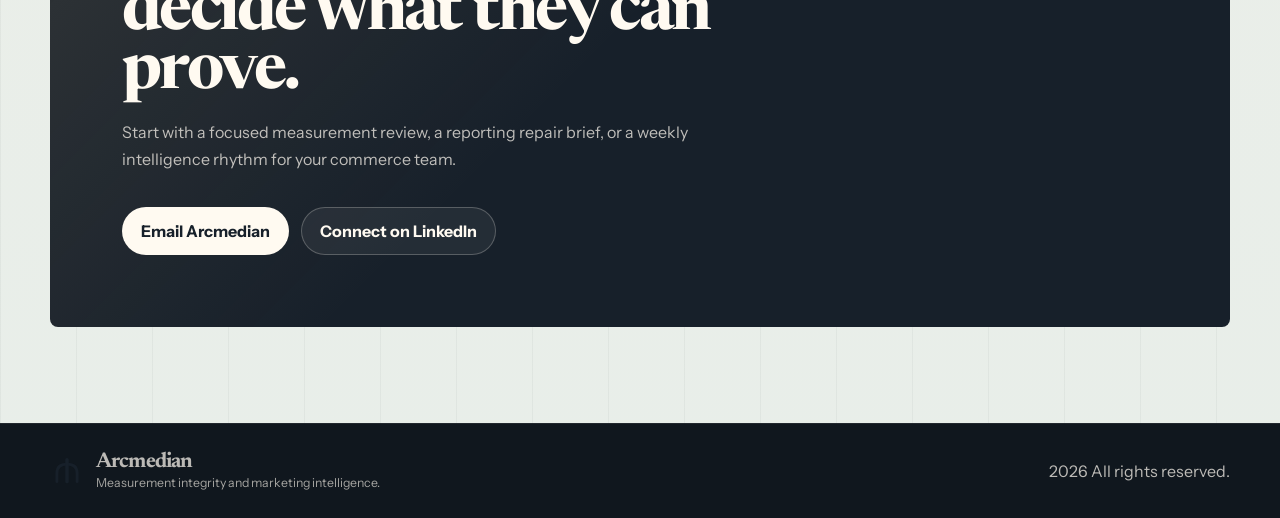
==== commit d4b3a554: "Redesign Arcmedian landing page" ====
--- a/index.html
+++ b/index.html
@@ -3,23 +3,24 @@
   <head>
     <meta charset="UTF-8" />
     <meta name="viewport" content="width=device-width, initial-scale=1.0" />
-    <title>Arcmedian | Measurement Integrity for Commerce Brands</title>
+    <title>Arcmedian | Defensible Measurement for Commerce Teams</title>
     <meta
       name="description"
-      content="Arcmedian is a specialist marketing intelligence practice for commerce brands that need trustworthy measurement, reconciled reporting, and weekly decision support grounded in evidence."
+      content="Arcmedian helps commerce brands audit measurement, reconcile conflicting performance data, and turn weekly signals into decisions leaders can defend."
     />
     <meta
       name="keywords"
-      content="Arcmedian, measurement integrity, marketing intelligence, ecommerce analytics, shopify analytics, reporting, attribution, dashboarding"
+      content="Arcmedian, measurement integrity, marketing intelligence, ecommerce analytics, Shopify analytics, GA4 audit, reporting reconciliation"
     />
-    <meta name="theme-color" content="#f5f1e8" />
+    <meta name="theme-color" content="#17202a" />
     <meta property="og:title" content="Arcmedian" />
     <meta
       property="og:description"
-      content="A specialist measurement integrity and marketing intelligence practice for commerce brands."
+      content="Defensible measurement and weekly intelligence for commerce teams."
     />
     <meta property="og:type" content="website" />
     <meta property="og:url" content="https://arcmedian.co.uk/" />
+    <meta property="og:image" content="https://arcmedian.co.uk/brand-kit/png/arcmedian-social-card-1200x630.png" />
     <link rel="icon" type="image/svg+xml" href="assets/arcmedian-favicon.svg" />
     <link rel="preconnect" href="https://fonts.googleapis.com" />
     <link rel="preconnect" href="https://fonts.gstatic.com" crossorigin />
@@ -30,26 +31,21 @@
     <link rel="stylesheet" href="styles.css" />
   </head>
   <body>
+    <div class="scroll-meter" aria-hidden="true"></div>
+
     <header class="site-header">
       <div class="shell header-inner">
         <a class="brand" href="#top" aria-label="Arcmedian home">
-          <span class="brand-symbol" aria-hidden="true">
-            <img
-              src="assets/arcmedian-badge.svg"
-              alt=""
-              width="52"
-              height="52"
-            />
-          </span>
-          <span class="brand-copy">
-            <span class="brand-name">Arcmedian</span>
-            <span class="brand-tag">Measurement integrity for commerce brands</span>
+          <img src="assets/arcmedian-badge.svg" alt="" width="44" height="44" />
+          <span>
+            <strong>Arcmedian</strong>
+            <small>Defensible measurement</small>
           </span>
         </a>
         <nav class="site-nav" aria-label="Primary">
-          <a href="#system">System</a>
-          <a href="#difference">Difference</a>
-          <a href="#founder">Founder</a>
+          <a href="#method">Method</a>
+          <a href="#work">Work</a>
+          <a href="#rhythm">Rhythm</a>
           <a href="#contact">Contact</a>
         </nav>
       </div>
@@ -57,410 +53,259 @@
 
     <main id="top">
       <section class="hero">
-        <div class="hero-noise" aria-hidden="true"></div>
+        <div class="hero-backdrop" aria-hidden="true">
+          <span></span>
+          <span></span>
+          <span></span>
+        </div>
+
         <div class="shell hero-layout">
           <div class="hero-copy reveal">
-            <p class="eyebrow">Arcmedian</p>
-            <h1>
-              A specialist practice for brands that need numbers they can
-              defend.
-            </h1>
-            <p class="hero-text">
-              Arcmedian is a specialist measurement-integrity and marketing
-              intelligence practice for e-commerce and Shopify-led businesses
-              whose performance data lives in too many places and agrees too
-              little. The work centres on reconciling marketing, analytics,
-              and commerce signals so reporting becomes dependable enough to
-              guide real decisions.
-            </p>
-            <p class="hero-text hero-text-secondary">
-              Rather than another dashboard layer, Arcmedian focuses on the
-              harder problem beneath it: whether the underlying numbers deserve
-              trust in the first place.
+            <p class="eyebrow">Measurement integrity for commerce brands</p>
+            <h1>Arcmedian</h1>
+            <p class="hero-lede">
+              Defensible reporting for teams that need to know which numbers
+              are true before they move budget, change channel strategy, or
+              explain performance to leadership.
             </p>
             <div class="hero-actions">
-              <a class="button button-primary" href="mailto:samansidhu703@gmail.com"
-                >Start a conversation</a
-              >
-              <a class="button button-secondary" href="#system"
-                >See the operating model</a
-              >
-            </div>
-          </div>
-
-          <div class="hero-visual reveal reveal-delay-1" aria-label="Arcmedian signal model">
-            <div class="signal-stage">
-              <div class="signal-grid" aria-hidden="true"></div>
-
-              <div class="signal-column signal-sources">
-                <p class="visual-label">Source signals</p>
-                <div class="column-panel source-panel">
-                  <div class="source-register" role="presentation">
-                    <div class="register-row">
-                      <strong>Shopify orders</strong>
-                      <span>Revenue baseline</span>
-                    </div>
-                    <div class="register-row">
-                      <strong>GA4 events</strong>
-                      <span>Journey integrity</span>
-                    </div>
-                    <div class="register-row">
-                      <strong>Paid media logs</strong>
-                      <span>Spend and claim review</span>
-                    </div>
-                    <div class="register-row">
-                      <strong>CRM and retention</strong>
-                      <span>Lifecycle confirmation</span>
-                    </div>
-                  </div>
-                  <div class="panel-footer register-note">
-                    <span class="register-note-label">Current brief</span>
-                    <strong>Four active sources under comparison before any performance judgement is released.</strong>
-                  </div>
-                </div>
-              </div>
-
-              <div class="signal-column signal-core">
-                <p class="visual-label">Arcmedian review desk</p>
-                <div class="column-panel review-desk">
-                  <div class="desk-head">
-                    <span>Measurement review board</span>
-                    <strong>Diagnostic sequence</strong>
-                  </div>
-                  <div class="desk-list" role="presentation">
-                    <div class="desk-step">
-                      <span>01</span>
-                      <div>
-                        <strong>Audit instrumentation</strong>
-                        <p>Check event firing, source freshness, and tagging logic.</p>
-                      </div>
-                    </div>
-                    <div class="desk-step">
-                      <span>02</span>
-                      <div>
-                        <strong>Reconcile claims</strong>
-                        <p>Compare revenue, conversion, and spend across systems.</p>
-                      </div>
-                    </div>
-                    <div class="desk-step">
-                      <span>03</span>
-                      <div>
-                        <strong>Assign confidence</strong>
-                        <p>Rank what can be trusted, what is partial, and what needs follow-up.</p>
-                      </div>
-                    </div>
-                  </div>
-                  <div class="confidence-ledger">
-                    <div class="ledger-line">
-                      <strong>Passed with review notes</strong>
-                      <span>Integrity status</span>
-                    </div>
-                    <div class="ledger-line">
-                      <strong>Ready for action memo</strong>
-                      <span>Commercial read</span>
-                    </div>
-                  </div>
-                  <div class="panel-footer review-footer">
-                    <p class="core-note">
-                      Recommendations are released only after instrumentation,
-                      source logic, and commercial plausibility have been reviewed
-                      together.
-                    </p>
-                  </div>
-                </div>
-              </div>
-
-              <div class="signal-column signal-output">
-                <p class="visual-label">Client output</p>
-                <div class="column-panel output-panel">
-                  <div class="memo-sheet">
-                    <div class="memo-sheet-head">
-                      <span class="memo-date">Weekly memorandum</span>
-                      <strong>Decision brief</strong>
-                    </div>
-                    <div class="memo-points">
-                      <p><i aria-hidden="true"></i><strong>Traffic decline likely overstated in GA4 due to tagging drift.</strong></p>
-                      <p><i aria-hidden="true"></i><strong>Revenue remains defensible against Shopify order truth.</strong></p>
-                      <p><i aria-hidden="true"></i><strong>Spend reallocation should follow after source repair, not before.</strong></p>
-                    </div>
-                  </div>
-                </div>
-              </div>
-            </div>
-
-            <div class="signal-summary-row">
-              <div class="output-line summary-card">
-                <strong>Reconciled source of truth</strong>
-                <span>Reporting basis</span>
-              </div>
-              <div class="output-line summary-card">
-                <strong>Ranked, weekly, action-led</strong>
-                <span>Decision mode</span>
-              </div>
-              <div class="output-line summary-card">
-                <strong>Concise memo, not dashboard noise</strong>
-                <span>Client experience</span>
-              </div>
-            </div>
-
-            <div class="hero-metric-strip">
-              <div class="metric">
-                <span class="metric-label">Observation</span>
-                <strong>The differentiator is trust, not just reporting speed.</strong>
-              </div>
-              <div class="metric">
-                <span class="metric-label">Method</span>
-                <strong>Human-reviewed intelligence built on reconciled data.</strong>
-              </div>
-            </div>
-          </div>
-        </div>
-      </section>
-
-      <section class="opening-statement reveal">
-        <div class="shell statement-layout">
-          <p class="statement-kicker">The idea in plain language</p>
-          <p class="statement-text">
-            Most brands are not short of dashboards. They are short of
-            dependable interpretation. If Shopify, GA4, and paid media
-            platforms tell different stories, planning becomes guesswork.
-            Arcmedian exists to close that gap.
+              <a class="button button-primary" href="mailto:samansidhu703@gmail.com">Book a measurement review</a>
+              <a class="button button-secondary" href="#work">See what is covered</a>
+            </div>
+          </div>
+
+          <div class="intelligence-board reveal reveal-delay-1" aria-label="Arcmedian measurement review model">
+            <div class="board-topline">
+              <span>Review desk</span>
+              <strong>Confidence before interpretation</strong>
+            </div>
+
+            <div class="board-matrix">
+              <div class="matrix-column">
+                <span class="matrix-label">Inputs</span>
+                <p>Shopify orders</p>
+                <p>GA4 events</p>
+                <p>Paid media spend</p>
+                <p>CRM retention</p>
+              </div>
+              <div class="matrix-column matrix-focus">
+                <span class="matrix-label">Arcmedian</span>
+                <p>Audit tracking</p>
+                <p>Reconcile claims</p>
+                <p>Score confidence</p>
+                <p>Rank actions</p>
+              </div>
+              <div class="matrix-column">
+                <span class="matrix-label">Output</span>
+                <p>Reliable KPI base</p>
+                <p>Decision memo</p>
+                <p>Risk notes</p>
+                <p>Next-week focus</p>
+              </div>
+            </div>
+
+            <div class="signal-readout">
+              <div>
+                <span>Current signal</span>
+                <strong>Revenue stable, attribution noisy</strong>
+              </div>
+              <div class="readout-bars" aria-hidden="true">
+                <i style="--level: 86%"></i>
+                <i style="--level: 54%"></i>
+                <i style="--level: 71%"></i>
+                <i style="--level: 39%"></i>
+              </div>
+            </div>
+          </div>
+        </div>
+      </section>
+
+      <section class="cred-strip" aria-label="Arcmedian focus areas">
+        <div class="shell cred-grid">
+          <p><strong>Built for</strong> founder-led and lean commerce teams</p>
+          <p><strong>Works across</strong> Shopify, GA4, ads and CRM data</p>
+          <p><strong>Delivers</strong> audits, reconciled reporting and weekly memos</p>
+        </div>
+      </section>
+
+      <section class="section opening-section">
+        <div class="shell statement reveal">
+          <p class="eyebrow">Plain English</p>
+          <h2>Most teams do not have a dashboard problem. They have a trust problem.</h2>
+          <p>
+            When commerce, analytics and ad platforms disagree, the next move
+            becomes political. Arcmedian gives the numbers a review standard:
+            what can be trusted, what needs repair, and what should guide the
+            next commercial decision.
           </p>
         </div>
       </section>
 
-      <section class="section section-system" id="system">
-        <div class="shell section-grid">
-          <div class="section-intro reveal">
-            <p class="eyebrow">Operating model</p>
-            <h2>A four-layer system designed for commercial use, not analytics theatre.</h2>
-            <p>
-              The practice is organised around a clear practical model:
-              audit the measurement layer, reconcile conflicting signals, read
-              for meaningful pattern, and turn the result into a weekly memo
-              that a founder or small marketing team can actually use.
-            </p>
-          </div>
-
-          <div class="system-rail">
-            <article class="system-step reveal">
-              <span class="system-index">01</span>
-              <div>
-                <h3>Measurement integrity</h3>
-                <p>
-                  Connect commerce, analytics, and channel data; check event
-                  firing, data freshness, UTM hygiene, and structural breaks
-                  before performance is interpreted.
-                </p>
+      <section class="section method-section" id="method">
+        <div class="shell split-layout">
+          <div class="section-heading reveal">
+            <p class="eyebrow">Method</p>
+            <h2>One disciplined route from messy source data to usable judgement.</h2>
+          </div>
+
+          <div class="method-list">
+            <article class="method-item reveal">
+              <span>01</span>
+              <div>
+                <h3>Instrument</h3>
+                <p>Check event firing, source freshness, tagging logic and structural breaks before any performance story is accepted.</p>
               </div>
             </article>
-            <article class="system-step reveal reveal-delay-1">
-              <span class="system-index">02</span>
-              <div>
-                <h3>Reconciliation and confidence</h3>
-                <p>
-                  Compare revenue, conversion, and traffic signals across
-                  systems, assign a confidence level to the KPI itself, and
-                  isolate likely causes where disagreement appears.
-                </p>
+            <article class="method-item reveal reveal-delay-1">
+              <span>02</span>
+              <div>
+                <h3>Reconcile</h3>
+                <p>Compare orders, revenue, traffic and spend across the systems that usually disagree, then isolate the likely cause.</p>
               </div>
             </article>
-            <article class="system-step reveal reveal-delay-2">
-              <span class="system-index">03</span>
-              <div>
-                <h3>Pattern intelligence</h3>
-                <p>
-                  Read the data for shift, drift, anomaly, and trend rather
-                  than merely reporting what happened. The purpose is to detect
-                  decision-relevant movement, not produce visual noise.
-                </p>
+            <article class="method-item reveal reveal-delay-2">
+              <span>03</span>
+              <div>
+                <h3>Interpret</h3>
+                <p>Separate genuine commercial movement from tracking drift, platform bias and noisy attribution claims.</p>
               </div>
             </article>
-            <article class="system-step reveal">
-              <span class="system-index">04</span>
-              <div>
-                <h3>Weekly action memorandum</h3>
-                <p>
-                  Translate the signal into a ranked, concise brief: what can
-                  be trusted, what likely changed, and what deserves attention
-                  next week.
-                </p>
+            <article class="method-item reveal">
+              <span>04</span>
+              <div>
+                <h3>Advise</h3>
+                <p>Turn the signal into a short decision memo: what happened, how confident we are, and what deserves action next.</p>
               </div>
             </article>
           </div>
         </div>
       </section>
 
-      <section class="section section-visual">
-        <div class="shell visual-layout">
-          <div class="visual-copy reveal">
-            <p class="eyebrow">Why it is different</p>
-            <h2>The work starts where most analytics services stop.</h2>
-            <p>
-              Many firms report on platform outputs as they are given. Arcmedian
-              works to a stricter standard: before advising on
-              performance, it asks whether the measurement layer itself is
-              internally coherent.
-            </p>
-            <p>
-              That creates a more unusual offer for smaller commerce brands:
-              bespoke measurement review, cross-system reconciliation, and
-              decision support in one compact practice.
-            </p>
-          </div>
-
-          <div class="chart-panel reveal reveal-delay-1" aria-label="Illustration of reconciled measurement">
-            <div class="chart-header">
-              <p>Illustrative signal comparison</p>
-              <span>Revenue claims before interpretation</span>
-            </div>
-            <div class="bar-chart" data-bars>
+      <section class="section proof-section">
+        <div class="shell proof-layout">
+          <div class="proof-panel reveal" data-bars>
+            <div class="panel-head">
+              <span>Example review</span>
+              <strong>Same week, three different revenue stories</strong>
+            </div>
+            <div class="bar-stack">
               <div class="bar-row">
                 <span>Shopify</span>
-                <div class="bar-track"><i style="--bar-size: 92%"></i></div>
-                <strong>42.3k</strong>
+                <i style="--bar-size: 84%"></i>
+                <strong>Trusted order base</strong>
               </div>
               <div class="bar-row">
                 <span>GA4</span>
-                <div class="bar-track"><i style="--bar-size: 81%"></i></div>
-                <strong>38.1k</strong>
+                <i style="--bar-size: 61%"></i>
+                <strong>Event loss suspected</strong>
               </div>
               <div class="bar-row">
                 <span>Meta</span>
-                <div class="bar-track"><i style="--bar-size: 100%"></i></div>
-                <strong>51.0k</strong>
-              </div>
-            </div>
-            <div class="chart-footer">
-              <span class="status-chip">Confidence: low until reconciled</span>
-              <p>
-                Arcmedian’s value is in resolving disagreement before these
-                numbers are allowed to drive spend or planning.
-              </p>
-            </div>
-          </div>
-        </div>
-      </section>
-
-      <section class="section section-difference" id="difference">
-        <div class="shell comparison-layout">
-          <div class="section-intro reveal">
-            <p class="eyebrow">Positioning</p>
-            <h2>Not a generic agency, not an off-the-shelf dashboard service.</h2>
-          </div>
-
-          <div class="comparison-table reveal reveal-delay-1" role="table" aria-label="Arcmedian comparison">
-            <div class="comparison-head" role="row">
-              <span role="columnheader">Typical offer</span>
-              <span role="columnheader">Arcmedian emphasis</span>
-            </div>
-            <div class="comparison-row" role="row">
-              <span role="cell">Channel reporting by platform</span>
-              <span role="cell">Cross-platform reconciliation and trust scoring</span>
-            </div>
-            <div class="comparison-row" role="row">
-              <span role="cell">Dashboard delivery as the product</span>
-              <span role="cell">Decision support built on validated measurement</span>
-            </div>
-            <div class="comparison-row" role="row">
-              <span role="cell">Automated output with little scrutiny</span>
-              <span role="cell">Human-reviewed analysis before client advice</span>
-            </div>
-            <div class="comparison-row" role="row">
-              <span role="cell">Broad agency menu</span>
-              <span role="cell">A narrow practice centred on signal quality and interpretation</span>
-            </div>
-          </div>
-        </div>
-      </section>
-
-      <section class="section section-services">
-        <div class="shell section-grid services-layout">
-          <div class="section-intro reveal">
-            <p class="eyebrow">What the work can include</p>
-            <h2>Focused support with a clear commercial role.</h2>
-          </div>
-
-          <div class="services-list">
-            <article class="service-line reveal">
-              <h3>Measurement audits</h3>
-              <p>
-                Structured reviews of event integrity, source alignment, and
-                reporting reliability across a commerce stack.
-              </p>
-            </article>
-            <article class="service-line reveal reveal-delay-1">
-              <h3>Reconciled reporting design</h3>
-              <p>
-                KPI logic, dashboard structure, and reporting views that
-                reflect how the business should be read, not merely how tools
-                export data.
-              </p>
-            </article>
-            <article class="service-line reveal reveal-delay-2">
-              <h3>Weekly performance memoranda</h3>
-              <p>
-                Concise, ranked observations on what changed, what is credible,
-                and what deserves action next.
-              </p>
-            </article>
+                <i style="--bar-size: 100%"></i>
+                <strong>Attribution inflated</strong>
+              </div>
+            </div>
+            <p>
+              The answer is not to average the numbers. The answer is to decide
+              which number is fit for which decision.
+            </p>
+          </div>
+
+          <div class="proof-copy reveal reveal-delay-1">
+            <p class="eyebrow">Why it matters</p>
+            <h2>Bad measurement makes good teams look indecisive.</h2>
+            <p>
+              Arcmedian is designed for the moments where the team has data but
+              not confidence: channel reviews, board updates, budget shifts,
+              tracking migrations, and weekly trading decisions.
+            </p>
+          </div>
+        </div>
+      </section>
+
+      <section class="section work-section" id="work">
+        <div class="shell section-heading centered reveal">
+          <p class="eyebrow">Work</p>
+          <h2>Focused support, built around the quality of the signal.</h2>
+        </div>
+
+        <div class="shell work-grid">
+          <article class="work-item reveal">
+            <span>Audit</span>
+            <h3>Measurement integrity review</h3>
+            <p>Tracking, data freshness, event logic, UTM discipline and source alignment across a commerce stack.</p>
+          </article>
+          <article class="work-item reveal reveal-delay-1">
+            <span>Design</span>
+            <h3>Reconciled reporting model</h3>
+            <p>KPI definitions, source-of-truth rules and reporting views that match how the business should be read.</p>
+          </article>
+          <article class="work-item reveal reveal-delay-2">
+            <span>Support</span>
+            <h3>Weekly intelligence memo</h3>
+            <p>A concise read on what changed, what is credible, what is uncertain and what should happen next.</p>
+          </article>
+        </div>
+      </section>
+
+      <section class="section rhythm-section" id="rhythm">
+        <div class="shell rhythm-layout">
+          <div class="section-heading reveal">
+            <p class="eyebrow">Operating rhythm</p>
+            <h2>A clearer week for teams that need decisions, not noise.</h2>
+          </div>
+
+          <div class="weekline reveal reveal-delay-1">
+            <div>
+              <span>Mon</span>
+              <p>Collect source exports and check freshness.</p>
+            </div>
+            <div>
+              <span>Tue</span>
+              <p>Reconcile variance and tag confidence.</p>
+            </div>
+            <div>
+              <span>Wed</span>
+              <p>Interpret movement and isolate risk.</p>
+            </div>
+            <div>
+              <span>Thu</span>
+              <p>Issue action memo for trading decisions.</p>
+            </div>
           </div>
         </div>
       </section>
 
       <section class="section founder-section" id="founder">
         <div class="shell founder-layout">
-          <div class="section-intro reveal">
+          <div class="founder-mark reveal" aria-hidden="true">
+            <img src="assets/arcmedian-mark.svg" alt="" width="96" height="96" />
+          </div>
+          <div class="founder-copy reveal reveal-delay-1">
             <p class="eyebrow">Founder</p>
-            <h2>Built by an analyst with both commercial and operational grounding.</h2>
-          </div>
-
-          <div class="founder-body reveal reveal-delay-1">
+            <h2>Led by Samandeep Kaur.</h2>
             <p>
-              Arcmedian is founded by <strong>Samandeep Kaur</strong>, whose
-              background combines business analytics, marketing study, reporting
-              work, and practical commercial exposure. That combination matters:
-              the aim is not academic analysis for its own sake, but decision
-              support that respects how founder-led and lean teams actually
-              operate.
+              Arcmedian is shaped by a blend of business analytics, marketing
+              study, reporting work and practical commercial exposure. The aim
+              is straightforward: give lean teams a measurement partner who can
+              challenge the data, explain the signal and support the decision.
             </p>
-            <p>
-              The direction is a specialist intelligence practice for
-              businesses that want cleaner instrumentation, more defensible
-              reporting, and sharper weekly judgement without the overhead of a
-              full internal analytics function.
-            </p>
-            <a
-              class="text-link"
-              href="https://www.linkedin.com/in/saman78/"
-              target="_blank"
-              rel="noreferrer"
-              >View LinkedIn profile</a
-            >
+            <a class="text-link" href="https://www.linkedin.com/in/saman78/" target="_blank" rel="noreferrer">View LinkedIn profile</a>
           </div>
         </div>
       </section>
 
       <section class="section cta-section" id="contact">
-        <div class="shell cta-inner reveal">
+        <div class="shell cta-box reveal">
           <p class="eyebrow">Contact</p>
-          <h2>If measurement quality is holding back better decisions, Arcmedian is worth a conversation.</h2>
+          <h2>Bring the numbers. Arcmedian will help decide what they can prove.</h2>
           <p>
-            Early discussions are welcome with commerce businesses that want a
-            more disciplined reporting foundation and a clearer reading of what
-            their numbers actually mean.
+            Start with a focused measurement review, a reporting repair brief,
+            or a weekly intelligence rhythm for your commerce team.
           </p>
           <div class="hero-actions">
-            <a class="button button-primary" href="mailto:samansidhu703@gmail.com"
-              >Email Arcmedian</a
-            >
-            <a
-              class="button button-secondary"
-              href="https://www.linkedin.com/in/saman78/"
-              target="_blank"
-              rel="noreferrer"
-              >Connect on LinkedIn</a
-            >
+            <a class="button button-primary" href="mailto:samansidhu703@gmail.com">Email Arcmedian</a>
+            <a class="button button-secondary" href="https://www.linkedin.com/in/saman78/" target="_blank" rel="noreferrer">Connect on LinkedIn</a>
           </div>
         </div>
       </section>
@@ -469,20 +314,13 @@
     <footer class="site-footer">
       <div class="shell footer-inner">
         <div class="footer-brand">
-          <span class="footer-symbol" aria-hidden="true">
-            <img
-              src="assets/arcmedian-mark.svg"
-              alt=""
-              width="36"
-              height="36"
-            />
+          <img src="assets/arcmedian-mark.svg" alt="" width="34" height="34" />
+          <span>
+            <strong>Arcmedian</strong>
+            <small>Measurement integrity and marketing intelligence.</small>
           </span>
-          <div class="footer-copy">
-            <p class="footer-name">Arcmedian</p>
-            <p>Specialist measurement integrity and marketing intelligence.</p>
-          </div>
-        </div>
-        <p class="footer-meta"><span id="year"></span> All rights reserved.</p>
+        </div>
+        <p><span id="year"></span> All rights reserved.</p>
       </div>
     </footer>
 
--- a/styles.css
+++ b/styles.css
@@ -1,21 +1,18 @@
 :root {
-  --bg: #f5f1e8;
-  --bg-soft: #efe8da;
-  --panel: rgba(250, 247, 240, 0.78);
-  --panel-strong: #fbf8f2;
   --ink: #17202a;
-  --muted: #5d6771;
-  --line: rgba(23, 32, 42, 0.12);
-  --line-strong: rgba(23, 32, 42, 0.2);
-  --accent: #8a5a3c;
-  --accent-deep: #69422b;
+  --ink-soft: #21303a;
+  --paper: #f6f1e7;
+  --paper-bright: #fffaf1;
+  --mist: #dfe6df;
   --sage: #6d8079;
-  --gold: #d5b98a;
-  --shadow: 0 32px 80px rgba(18, 24, 31, 0.1);
-  --max-width: 1200px;
-  --radius-lg: 34px;
-  --radius-md: 22px;
-  --radius-sm: 16px;
+  --copper: #8a5a3c;
+  --brass: #d5b98a;
+  --blue: #41566b;
+  --muted: #657079;
+  --line: rgba(23, 32, 42, 0.14);
+  --line-dark: rgba(246, 241, 231, 0.18);
+  --shadow: 0 30px 90px rgba(10, 15, 19, 0.22);
+  --max-width: 1180px;
 }
 
 *,
@@ -33,9 +30,14 @@
   color: var(--ink);
   font-family: "Instrument Sans", sans-serif;
   background:
-    radial-gradient(circle at 10% 12%, rgba(213, 185, 138, 0.36), transparent 0 28%),
-    radial-gradient(circle at 86% 10%, rgba(109, 128, 121, 0.18), transparent 0 24%),
-    linear-gradient(180deg, #f8f4ec 0%, var(--bg) 48%, #f7f3ea 100%);
+    linear-gradient(90deg, rgba(23, 32, 42, 0.045) 1px, transparent 1px),
+    linear-gradient(180deg, #f8f3e8 0%, #f1efe8 45%, #e8eee9 100%);
+  background-size: 76px 76px, auto;
+}
+
+body::selection {
+  background: var(--brass);
+  color: var(--ink);
 }
 
 a {
@@ -43,11 +45,9 @@
   text-decoration: none;
 }
 
-button,
-input,
-textarea,
-select {
-  font: inherit;
+img {
+  display: block;
+  max-width: 100%;
 }
 
 .shell {
@@ -55,13 +55,24 @@
   margin: 0 auto;
 }
 
+.scroll-meter {
+  position: fixed;
+  inset: 0 auto auto 0;
+  z-index: 60;
+  width: var(--scroll, 0%);
+  height: 3px;
+  background: linear-gradient(90deg, var(--brass), var(--sage), var(--blue));
+  pointer-events: none;
+}
+
 .site-header {
   position: sticky;
   top: 0;
-  z-index: 20;
-  backdrop-filter: blur(16px);
-  background: rgba(245, 241, 232, 0.76);
-  border-bottom: 1px solid rgba(23, 32, 42, 0.06);
+  z-index: 40;
+  color: var(--paper-bright);
+  background: rgba(23, 32, 42, 0.86);
+  border-bottom: 1px solid var(--line-dark);
+  backdrop-filter: blur(18px);
 }
 
 .header-inner {
@@ -69,202 +80,205 @@
   align-items: center;
   justify-content: space-between;
   gap: 24px;
-  min-height: 78px;
-}
-
-.brand {
+  min-height: 72px;
+}
+
+.brand,
+.footer-brand {
   display: inline-flex;
   align-items: center;
-  gap: 14px;
-}
-
-.brand-symbol {
-  display: grid;
-  place-items: center;
-  width: 52px;
-  height: 52px;
-  flex-shrink: 0;
-}
-
-.brand-symbol img {
-  display: block;
-  width: 100%;
-  height: 100%;
-}
-
-.brand-copy {
-  display: grid;
-  gap: 3px;
-}
-
-.brand-name {
-  color: var(--ink);
+  gap: 12px;
+}
+
+.brand img {
+  width: 44px;
+  height: 44px;
+}
+
+.brand span,
+.footer-brand span {
+  display: grid;
+  gap: 2px;
+}
+
+.brand strong,
+.footer-brand strong {
   font-family: "Newsreader", serif;
-  font-size: 1.52rem;
-  font-weight: 600;
-  letter-spacing: -0.05em;
-  line-height: 0.86;
-}
-
-.brand-tag {
-  color: var(--muted);
-  font-size: 0.79rem;
-  letter-spacing: 0.01em;
+  font-size: 1.34rem;
+  font-weight: 700;
+  letter-spacing: -0.04em;
+  line-height: 0.95;
+}
+
+.brand small,
+.footer-brand small {
+  color: rgba(255, 250, 241, 0.68);
+  font-size: 0.77rem;
 }
 
 .site-nav {
   display: inline-flex;
+  align-items: center;
   gap: 28px;
-  color: var(--muted);
-  font-size: 0.94rem;
-}
-
-.site-nav a,
-.text-link {
-  transition: color 160ms ease;
-}
-
-.site-nav a:hover,
-.text-link:hover {
-  color: var(--accent-deep);
+  color: rgba(255, 250, 241, 0.72);
+  font-size: 0.92rem;
+  font-weight: 600;
+}
+
+.site-nav a {
+  transition: color 180ms ease;
+}
+
+.site-nav a:hover {
+  color: var(--paper-bright);
 }
 
 .hero {
   position: relative;
   overflow: clip;
-  padding: 44px 0 54px;
-}
-
-.hero-noise {
+  min-height: calc(100svh - 72px);
+  color: var(--paper-bright);
+  background:
+    radial-gradient(circle at 76% 16%, rgba(213, 185, 138, 0.2), transparent 28%),
+    radial-gradient(circle at 5% 100%, rgba(109, 128, 121, 0.2), transparent 30%),
+    linear-gradient(135deg, #10171e 0%, var(--ink) 52%, #24373d 100%);
+}
+
+.hero::after {
+  content: "";
   position: absolute;
   inset: 0;
   background:
-    linear-gradient(180deg, rgba(255, 255, 255, 0.32), transparent),
-    repeating-linear-gradient(
-      90deg,
-      rgba(23, 32, 42, 0.03) 0,
-      rgba(23, 32, 42, 0.03) 1px,
-      transparent 1px,
-      transparent 110px
-    );
-  mask-image: linear-gradient(180deg, rgba(0, 0, 0, 0.92), transparent 88%);
+    linear-gradient(90deg, rgba(255, 250, 241, 0.055) 1px, transparent 1px),
+    linear-gradient(180deg, rgba(255, 250, 241, 0.045) 1px, transparent 1px);
+  background-size: 78px 78px;
+  mask-image: linear-gradient(180deg, rgba(0, 0, 0, 0.78), transparent 88%);
   pointer-events: none;
+}
+
+.hero-backdrop {
+  position: absolute;
+  inset: 0;
+  pointer-events: none;
+}
+
+.hero-backdrop span {
+  position: absolute;
+  border: 1px solid rgba(255, 250, 241, 0.14);
+  border-radius: 50%;
+  transform: rotate(-16deg);
+}
+
+.hero-backdrop span:nth-child(1) {
+  width: 52vw;
+  height: 52vw;
+  right: -18vw;
+  top: -13vw;
+}
+
+.hero-backdrop span:nth-child(2) {
+  width: 34vw;
+  height: 34vw;
+  right: 12vw;
+  bottom: -18vw;
+}
+
+.hero-backdrop span:nth-child(3) {
+  width: 22vw;
+  height: 22vw;
+  left: -8vw;
+  bottom: 4vw;
 }
 
 .hero-layout {
   position: relative;
-  display: grid;
-  grid-template-columns: minmax(0, 0.84fr) minmax(0, 1.16fr);
-  gap: 34px;
-  align-items: end;
-  min-height: calc(100svh - 150px);
+  z-index: 2;
+  display: grid;
+  grid-template-columns: minmax(0, 0.86fr) minmax(420px, 0.94fr);
+  gap: clamp(32px, 5vw, 74px);
+  align-items: center;
+  min-height: calc(100svh - 72px);
+  padding: 56px 0 64px;
 }
 
 .hero-copy {
-  padding: 48px 0;
-}
-
-.hero-copy.reveal,
-.hero-visual.reveal {
-  opacity: 1;
-  transform: none;
+  max-width: 720px;
+  animation: hero-rise 760ms ease both;
 }
 
 .eyebrow,
-.statement-kicker,
-.visual-label,
-.metric-label,
-.system-index,
-.memo-date {
+.matrix-label,
+.panel-head span,
+.work-item span,
+.method-item span,
+.weekline span {
+  margin: 0;
+  color: var(--brass);
+  font-size: 0.75rem;
+  font-weight: 800;
+  letter-spacing: 0.17em;
   text-transform: uppercase;
-  letter-spacing: 0.18em;
-  font-size: 0.76rem;
-  font-weight: 700;
-}
-
-.eyebrow,
-.statement-kicker,
-.visual-label,
-.metric-label,
-.memo-date,
-.system-index {
-  color: var(--accent-deep);
 }
 
 h1,
 h2,
 h3 {
   margin: 0;
-  letter-spacing: -0.045em;
+  letter-spacing: -0.04em;
 }
 
 h1,
 h2 {
   font-family: "Newsreader", serif;
-  font-weight: 600;
+  font-weight: 700;
 }
 
 h1 {
-  max-width: 10.6ch;
   margin-top: 10px;
-  font-size: clamp(3.4rem, 7vw, 6.45rem);
+  font-size: clamp(4.8rem, 10vw, 8.8rem);
+  line-height: 0.82;
+}
+
+h2 {
+  max-width: 12ch;
+  font-size: clamp(2.6rem, 5vw, 5rem);
   line-height: 0.92;
 }
 
-h2 {
-  font-size: clamp(2.35rem, 4.2vw, 4rem);
-  line-height: 0.95;
-}
-
 h3 {
-  font-size: 1.34rem;
-}
-
-.hero-text,
-.section-intro p,
-.system-step p,
-.service-line p,
-.founder-body p,
-.cta-inner p,
-.statement-text,
-.chart-footer p,
-.core-note {
-  color: var(--muted);
-  line-height: 1.72;
-}
-
-.hero-text {
-  max-width: 60ch;
-  margin: 22px 0 0;
-  font-size: 1.08rem;
-}
-
-.hero-text-secondary {
-  max-width: 54ch;
-  color: rgba(23, 32, 42, 0.78);
+  font-size: 1.24rem;
+  line-height: 1.1;
+}
+
+.hero-lede {
+  max-width: 55ch;
+  margin: 34px 0 0;
+  color: rgba(255, 250, 241, 0.82);
+  font-size: clamp(1.18rem, 1.7vw, 1.42rem);
+  line-height: 1.55;
 }
 
 .hero-actions {
   display: flex;
   flex-wrap: wrap;
-  gap: 14px;
-  margin-top: 30px;
+  gap: 12px;
+  margin-top: 34px;
 }
 
 .button {
   display: inline-flex;
   align-items: center;
   justify-content: center;
-  min-height: 50px;
+  min-height: 48px;
   padding: 0 18px;
+  border: 1px solid transparent;
   border-radius: 999px;
-  border: 1px solid transparent;
-  font-weight: 600;
+  font-weight: 700;
   transition:
     transform 180ms ease,
-    border-color 180ms ease,
     background-color 180ms ease,
-    color 180ms ease;
+    color 180ms ease,
+    border-color 180ms ease;
 }
 
 .button:hover {
@@ -272,689 +286,467 @@
 }
 
 .button-primary {
-  background: var(--ink);
-  color: #fffaf5;
+  background: var(--paper-bright);
+  color: var(--ink);
 }
 
 .button-primary:hover {
-  background: #111820;
+  background: var(--brass);
 }
 
 .button-secondary {
-  border-color: var(--line);
-  background: rgba(255, 255, 255, 0.44);
+  border-color: rgba(255, 250, 241, 0.24);
+  color: var(--paper-bright);
+  background: rgba(255, 255, 255, 0.06);
+}
+
+.button-secondary:hover {
+  border-color: rgba(255, 250, 241, 0.46);
+  background: rgba(255, 255, 255, 0.1);
+}
+
+.intelligence-board {
+  padding: 22px;
+  color: var(--paper-bright);
+  border: 1px solid rgba(255, 250, 241, 0.16);
+  border-radius: 8px;
+  background:
+    linear-gradient(180deg, rgba(255, 250, 241, 0.1), rgba(255, 250, 241, 0.045)),
+    rgba(11, 17, 22, 0.42);
+  box-shadow: var(--shadow);
+  animation: hero-rise 760ms ease 120ms both;
+}
+
+.board-topline {
+  display: flex;
+  justify-content: space-between;
+  gap: 18px;
+  padding-bottom: 16px;
+  border-bottom: 1px solid var(--line-dark);
+}
+
+.board-topline span {
+  color: rgba(255, 250, 241, 0.62);
+}
+
+.board-topline strong {
+  max-width: 22ch;
+  text-align: right;
+}
+
+.board-matrix {
+  display: grid;
+  grid-template-columns: 1fr 1.04fr 1fr;
+  gap: 12px;
+  margin-top: 16px;
+}
+
+.matrix-column {
+  display: grid;
+  gap: 9px;
+  padding: 14px;
+  border: 1px solid rgba(255, 250, 241, 0.12);
+  background: rgba(255, 250, 241, 0.045);
+}
+
+.matrix-focus {
+  background: rgba(213, 185, 138, 0.12);
+  border-color: rgba(213, 185, 138, 0.38);
+}
+
+.matrix-column p {
+  margin: 0;
+  padding-top: 10px;
+  border-top: 1px solid rgba(255, 250, 241, 0.12);
+  color: rgba(255, 250, 241, 0.84);
+  font-size: 0.92rem;
+  line-height: 1.35;
+}
+
+.signal-readout {
+  display: grid;
+  grid-template-columns: minmax(0, 1fr) 180px;
+  gap: 22px;
+  align-items: end;
+  margin-top: 18px;
+  padding-top: 18px;
+  border-top: 1px solid var(--line-dark);
+}
+
+.signal-readout span {
+  color: rgba(255, 250, 241, 0.62);
+  font-size: 0.86rem;
+}
+
+.signal-readout strong {
+  display: block;
+  margin-top: 6px;
+  font-family: "Newsreader", serif;
+  font-size: 1.42rem;
+  letter-spacing: -0.03em;
+}
+
+.readout-bars {
+  display: grid;
+  grid-template-columns: repeat(4, 1fr);
+  gap: 8px;
+  align-items: end;
+  height: 110px;
+}
+
+.readout-bars i {
+  display: block;
+  height: var(--level);
+  min-height: 18px;
+  background: linear-gradient(180deg, var(--brass), var(--sage));
+}
+
+.cred-strip {
+  background: var(--paper-bright);
+  border-bottom: 1px solid var(--line);
+}
+
+.cred-grid {
+  display: grid;
+  grid-template-columns: repeat(3, 1fr);
+  gap: 22px;
+  padding: 20px 0;
+}
+
+.cred-grid p {
+  margin: 0;
+  color: var(--muted);
+  line-height: 1.45;
+}
+
+.cred-grid strong {
+  display: block;
   color: var(--ink);
 }
 
-.button-secondary:hover {
-  border-color: var(--line-strong);
-  background: rgba(255, 255, 255, 0.7);
-}
-
-.hero-visual {
-  position: relative;
-  align-self: stretch;
-  display: grid;
-  gap: 18px;
-  padding: 26px 26px 20px;
-  border: 1px solid rgba(23, 32, 42, 0.08);
-  border-radius: 38px;
+.section {
+  padding: 116px 0 0;
+}
+
+.opening-section {
+  padding-top: 90px;
+}
+
+.statement {
+  display: grid;
+  grid-template-columns: 220px minmax(0, 1fr);
+  gap: 42px;
+  align-items: start;
+  border-top: 1px solid var(--line);
+  padding-top: 28px;
+}
+
+.statement h2 {
+  max-width: 15ch;
+}
+
+.statement p:last-child {
+  grid-column: 2;
+  max-width: 62ch;
+  margin: -4px 0 0;
+  color: var(--muted);
+  font-size: 1.14rem;
+  line-height: 1.7;
+}
+
+.split-layout,
+.proof-layout,
+.rhythm-layout,
+.founder-layout {
+  display: grid;
+  grid-template-columns: minmax(0, 0.84fr) minmax(0, 1.16fr);
+  gap: clamp(34px, 6vw, 90px);
+  align-items: start;
+}
+
+.section-heading {
+  display: grid;
+  gap: 14px;
+  align-content: start;
+}
+
+.section-heading.centered {
+  justify-items: center;
+  text-align: center;
+}
+
+.section-heading.centered h2 {
+  max-width: 14ch;
+}
+
+.method-list {
+  border-top: 1px solid var(--line);
+}
+
+.method-item {
+  display: grid;
+  grid-template-columns: 70px minmax(0, 1fr);
+  gap: 22px;
+  padding: 25px 0;
+  border-bottom: 1px solid var(--line);
+}
+
+.method-item span {
+  color: var(--copper);
+}
+
+.method-item p,
+.proof-copy p,
+.work-item p,
+.founder-copy p,
+.cta-box p {
+  color: var(--muted);
+  line-height: 1.7;
+}
+
+.method-item p,
+.work-item p,
+.founder-copy p {
+  margin: 10px 0 0;
+}
+
+.proof-section {
+  color: var(--paper-bright);
+  padding: 112px 0;
+  margin-top: 112px;
   background:
-    linear-gradient(180deg, rgba(251, 248, 242, 0.9), rgba(246, 241, 233, 0.84)),
-    radial-gradient(circle at top right, rgba(109, 128, 121, 0.16), transparent 30%);
-  box-shadow: var(--shadow);
-}
-
-.signal-stage {
-  position: relative;
-  display: grid;
-  grid-template-columns: 0.92fr 1.14fr 0.94fr;
-  gap: 20px;
-  align-items: stretch;
-  min-height: 450px;
-  padding: 20px;
-  border-radius: 28px;
-  border: 1px solid rgba(23, 32, 42, 0.08);
-  background:
-    linear-gradient(180deg, rgba(255, 255, 255, 0.5), rgba(247, 242, 234, 0.42)),
-    rgba(255, 255, 255, 0.36);
-}
-
-.signal-stage::before,
-.signal-stage::after {
-  content: "";
-  position: absolute;
-  top: 22px;
-  bottom: 22px;
-  width: 1px;
-  background: linear-gradient(180deg, transparent, rgba(23, 32, 42, 0.14), transparent);
-  pointer-events: none;
-}
-
-.signal-stage::before {
-  left: 29.75%;
-}
-
-.signal-stage::after {
-  right: 28.75%;
-}
-
-.signal-grid {
-  position: absolute;
-  inset: 0;
-  background:
-    linear-gradient(rgba(23, 32, 42, 0.04) 1px, transparent 1px),
-    linear-gradient(90deg, rgba(23, 32, 42, 0.04) 1px, transparent 1px);
-  background-size: 52px 52px;
-  mask-image: linear-gradient(180deg, rgba(0, 0, 0, 0.8), transparent);
-  pointer-events: none;
-}
-
-.signal-column {
-  position: relative;
-  z-index: 1;
-  display: flex;
-  flex-direction: column;
-  justify-content: flex-start;
+    linear-gradient(90deg, rgba(255, 250, 241, 0.05) 1px, transparent 1px),
+    linear-gradient(180deg, #22313b, var(--ink));
+  background-size: 76px 76px, auto;
+}
+
+.proof-layout {
+  align-items: center;
+}
+
+.proof-panel {
+  padding: 22px;
+  border: 1px solid var(--line-dark);
+  border-radius: 8px;
+  background: rgba(255, 250, 241, 0.065);
+}
+
+.panel-head {
+  display: grid;
+  gap: 8px;
+  padding-bottom: 18px;
+  border-bottom: 1px solid var(--line-dark);
+}
+
+.panel-head strong {
+  font-family: "Newsreader", serif;
+  font-size: 1.5rem;
+  letter-spacing: -0.03em;
+}
+
+.bar-stack {
+  display: grid;
   gap: 16px;
-  min-height: 100%;
-}
-
-.column-panel,
-.source-register,
-.hero-metric-strip .metric {
-  border-radius: 22px;
-  border: 1px solid rgba(23, 32, 42, 0.08);
-  background: rgba(251, 248, 242, 0.88);
-}
-
-.column-panel,
-.source-register,
-.summary-card {
-  box-shadow: 0 18px 34px rgba(23, 32, 42, 0.06);
-}
-
-.column-panel {
-  display: flex;
-  flex: 1;
-  flex-direction: column;
-  min-height: 100%;
-  padding: 18px;
-}
-
-.source-panel,
-.review-desk,
-.output-panel {
-  background:
-    linear-gradient(180deg, rgba(252, 249, 244, 0.96), rgba(246, 240, 232, 0.9)),
-    radial-gradient(circle at top right, rgba(213, 185, 138, 0.12), transparent 38%);
-}
-
-.source-register {
-  overflow: hidden;
-  margin-top: 0;
-  padding: 0;
-}
-
-.register-row {
-  display: grid;
-  grid-template-columns: 1fr;
-  gap: 4px;
+  margin-top: 20px;
+}
+
+.bar-row {
+  display: grid;
+  grid-template-columns: 86px minmax(0, 1fr) 150px;
+  gap: 14px;
   align-items: center;
-  padding: 15px 18px;
-  border-top: 1px solid rgba(23, 32, 42, 0.08);
-}
-
-.register-row:first-child {
-  border-top: 0;
-}
-
-.register-row strong,
-.desk-step strong,
-.output-line strong,
-.memo-sheet strong,
-.register-note strong {
-  font-size: 0.94rem;
-  font-weight: 600;
-}
-
-.register-row span,
-.desk-head span,
-.desk-step p,
-.ledger-line span,
-.output-line span,
-.memo-points span,
-.register-note-label {
-  color: var(--muted);
-  line-height: 1.55;
-  font-size: 0.86rem;
-}
-
-.register-note {
-  display: grid;
-  gap: 6px;
-}
-
-.register-note-label {
-  color: var(--accent-deep);
-  text-transform: uppercase;
-  letter-spacing: 0.16em;
-  font-size: 0.72rem;
-  font-weight: 700;
-}
-
-.signal-core {
-  padding-top: 0;
-}
-
-.review-desk {
-  margin-top: 0;
-}
-
-.desk-head {
-  display: grid;
-  gap: 5px;
-  padding-bottom: 14px;
-  border-bottom: 1px solid rgba(23, 32, 42, 0.08);
-}
-
-.desk-head strong {
+}
+
+.bar-row span,
+.bar-row strong {
+  font-size: 0.92rem;
+}
+
+.bar-row i {
+  display: block;
+  width: var(--bar-size);
+  height: 24px;
+  background: linear-gradient(90deg, var(--sage), var(--brass));
+  transition: width 900ms cubic-bezier(0.2, 0.7, 0.2, 1);
+}
+
+.proof-panel.in-view .bar-row i {
+  width: var(--bar-size);
+}
+
+.proof-panel > p {
+  margin: 22px 0 0;
+  color: rgba(255, 250, 241, 0.72);
+  line-height: 1.65;
+}
+
+.proof-copy h2 {
+  color: var(--paper-bright);
+}
+
+.proof-copy p {
+  max-width: 48ch;
+  color: rgba(255, 250, 241, 0.72);
+}
+
+.work-grid {
+  display: grid;
+  grid-template-columns: repeat(3, 1fr);
+  gap: 0;
+  margin-top: 44px;
+  border-top: 1px solid var(--line);
+  border-bottom: 1px solid var(--line);
+}
+
+.work-item {
+  display: grid;
+  align-content: start;
+  gap: 12px;
+  min-height: 300px;
+  padding: 26px;
+  border-left: 1px solid var(--line);
+  transition:
+    background-color 180ms ease,
+    transform 180ms ease;
+}
+
+.work-item:first-child {
+  border-left: 0;
+}
+
+.work-item:hover {
+  transform: translateY(-4px);
+  background: rgba(255, 250, 241, 0.62);
+}
+
+.work-item span {
+  color: var(--copper);
+}
+
+.rhythm-section {
+  padding-bottom: 16px;
+}
+
+.weekline {
+  display: grid;
+  grid-template-columns: repeat(4, 1fr);
+  border-top: 1px solid var(--line);
+  border-bottom: 1px solid var(--line);
+}
+
+.weekline div {
+  min-height: 220px;
+  padding: 22px;
+  border-left: 1px solid var(--line);
+}
+
+.weekline div:first-child {
+  border-left: 0;
+}
+
+.weekline span {
+  color: var(--blue);
+}
+
+.weekline p {
+  margin: 42px 0 0;
+  color: var(--ink);
   font-family: "Newsreader", serif;
   font-size: 1.34rem;
-  font-weight: 600;
-  letter-spacing: -0.04em;
-}
-
-.desk-list {
-  display: grid;
-  gap: 0;
-}
-
-.desk-step,
-.ledger-line {
-  display: grid;
-  grid-template-columns: 42px minmax(0, 1fr);
-  gap: 14px;
-  padding: 15px 0;
-  border-bottom: 1px solid rgba(23, 32, 42, 0.08);
-}
-
-.desk-step:last-child {
-  border-bottom: 0;
-}
-
-.desk-step span {
+  line-height: 1.15;
+  letter-spacing: -0.03em;
+}
+
+.founder-section {
+  padding-top: 100px;
+}
+
+.founder-layout {
+  align-items: center;
+  padding: 42px 0;
+  border-top: 1px solid var(--line);
+  border-bottom: 1px solid var(--line);
+}
+
+.founder-mark {
+  display: grid;
+  place-items: center;
+  min-height: 260px;
+  background:
+    linear-gradient(135deg, rgba(109, 128, 121, 0.24), transparent),
+    var(--paper-bright);
+}
+
+.founder-mark img {
+  width: min(42vw, 180px);
+  height: auto;
+}
+
+.founder-copy h2 {
+  max-width: 12ch;
+}
+
+.text-link {
   display: inline-flex;
-  align-items: flex-start;
-  justify-content: center;
-  width: 34px;
-  min-height: 34px;
-  padding-top: 7px;
-  border-radius: 999px;
-  border: 1px solid rgba(23, 32, 42, 0.08);
-  background: rgba(255, 255, 255, 0.72);
-  color: var(--accent-deep);
-  font-size: 0.75rem;
-  font-weight: 700;
-  letter-spacing: 0.12em;
-}
-
-.desk-step p {
-  margin: 4px 0 0;
-  font-size: 0.84rem;
-}
-
-.confidence-ledger {
-  margin-top: 2px;
-  padding-top: 8px;
-  border-top: 1px solid rgba(23, 32, 42, 0.08);
-}
-
-.panel-footer {
-  margin-top: auto;
-  padding-top: 18px;
-  border-top: 1px solid rgba(23, 32, 42, 0.08);
-}
-
-.ledger-line {
-  grid-template-columns: 1fr;
-  align-items: start;
-  gap: 4px;
-  padding: 12px 0;
-}
-
-.ledger-line strong {
-  font-size: 0.9rem;
-  line-height: 1.35;
-  max-width: 12ch;
-}
-
-.core-note {
-  margin: 0;
-  font-size: 0.95rem;
-  text-align: left;
-}
-
-.signal-output {
-  gap: 14px;
-  padding-top: 0;
-}
-
-.output-panel {
-  display: grid;
-  gap: 18px;
-  margin-top: 0;
-}
-
-.memo-sheet {
-  display: grid;
-  gap: 14px;
-}
-
-.memo-sheet-head {
-  display: grid;
-  gap: 5px;
-}
-
-.memo-sheet-head strong {
-  font-family: "Newsreader", serif;
-  font-size: 1.28rem;
-  font-weight: 600;
-  letter-spacing: -0.04em;
-}
-
-.memo-points {
-  display: grid;
-  gap: 10px;
-}
-
-.memo-points p {
-  display: grid;
-  grid-template-columns: 12px minmax(0, 1fr);
-  gap: 12px;
-  margin: 0;
-  padding-top: 10px;
-  border-top: 1px solid rgba(23, 32, 42, 0.08);
-}
-
-.memo-points p:first-child {
-  padding-top: 0;
-  border-top: 0;
-}
-
-.memo-points i {
-  display: block;
-  width: 8px;
-  height: 8px;
-  margin-top: 0.42rem;
-  border-radius: 999px;
-  background: linear-gradient(180deg, var(--sage), #4f6a62);
-}
-
-.memo-points strong {
-  font-size: 0.88rem;
-  line-height: 1.5;
-}
-
-.signal-summary-row {
-  display: grid;
-  grid-template-columns: repeat(3, minmax(0, 1fr));
-  gap: 14px;
-}
-
-.output-line {
-  display: grid;
-  gap: 4px;
-  padding: 14px 16px;
-  border-radius: 18px;
-  border: 1px solid rgba(23, 32, 42, 0.08);
-  background: rgba(251, 248, 242, 0.78);
-}
-
-.output-line strong {
+  margin-top: 18px;
+  color: var(--copper);
+  font-weight: 800;
+}
+
+.text-link:hover {
+  color: var(--blue);
+}
+
+.cta-section {
+  padding-bottom: 96px;
+}
+
+.cta-box {
+  color: var(--paper-bright);
+  padding: clamp(34px, 6vw, 72px);
+  border-radius: 8px;
+  background:
+    linear-gradient(135deg, rgba(213, 185, 138, 0.15), transparent 48%),
+    var(--ink);
+}
+
+.cta-box h2 {
   max-width: 16ch;
-  line-height: 1.35;
-}
-
-.hero-metric-strip {
-  display: grid;
-  grid-template-columns: repeat(2, 1fr);
-  gap: 14px;
-}
-
-.metric {
-  padding: 18px;
-}
-
-.metric strong {
-  display: block;
-  margin-top: 8px;
-  line-height: 1.45;
-  font-size: 0.98rem;
-}
-
-.opening-statement {
-  padding: 12px 0 10px;
-}
-
-.statement-layout {
-  display: grid;
-  grid-template-columns: 220px 1fr;
-  gap: 26px;
-  align-items: start;
-  padding-top: 22px;
-  border-top: 1px solid var(--line);
-}
-
-.statement-kicker {
-  margin: 0;
-}
-
-.statement-text {
-  margin: 0;
-  max-width: 56ch;
-  font-size: clamp(1.34rem, 2vw, 1.7rem);
-  line-height: 1.45;
-  color: rgba(23, 32, 42, 0.84);
-}
-
-.section {
-  padding: 112px 0 0;
-}
-
-.section-grid,
-.visual-layout,
-.comparison-layout,
-.founder-layout {
-  display: grid;
-  gap: 34px;
-}
-
-.section-grid,
-.comparison-layout,
-.founder-layout {
-  grid-template-columns: minmax(0, 0.94fr) minmax(0, 1.06fr);
-}
-
-.section-intro {
-  display: grid;
-  gap: 14px;
-  align-content: start;
-}
-
-.section-intro p {
-  max-width: 50ch;
-  margin: 0;
-}
-
-.system-rail {
-  display: grid;
-  gap: 0;
-  border-top: 1px solid var(--line);
-}
-
-.system-step,
-.service-line {
-  display: grid;
-  grid-template-columns: 88px 1fr;
-  gap: 18px;
-  padding: 28px 0;
-  border-bottom: 1px solid var(--line);
-}
-
-.service-line {
-  grid-template-columns: minmax(220px, 0.42fr) minmax(0, 1fr);
-  align-items: start;
-}
-
-.system-step h3,
-.service-line h3 {
-  margin-bottom: 10px;
-}
-
-.system-step p,
-.service-line p {
-  margin: 0;
-}
-
-.visual-layout {
-  grid-template-columns: minmax(0, 0.86fr) minmax(0, 1.14fr);
-  align-items: center;
-}
-
-.visual-copy {
-  display: grid;
-  gap: 14px;
-}
-
-.visual-copy p {
-  margin: 0;
-}
-
-.chart-panel {
-  padding: 24px;
-  border: 1px solid rgba(23, 32, 42, 0.08);
-  border-radius: 30px;
-  background:
-    linear-gradient(180deg, rgba(251, 248, 242, 0.92), rgba(245, 240, 232, 0.86)),
-    radial-gradient(circle at top left, rgba(213, 185, 138, 0.18), transparent 32%);
-  box-shadow: var(--shadow);
-}
-
-.chart-header {
-  display: flex;
-  flex-wrap: wrap;
-  align-items: baseline;
-  justify-content: space-between;
-  gap: 12px;
-  margin-bottom: 22px;
-}
-
-.chart-header p,
-.chart-footer p {
-  margin: 0;
-}
-
-.chart-header p {
-  font-weight: 600;
-}
-
-.chart-header span {
-  color: var(--muted);
-  font-size: 0.94rem;
-}
-
-.bar-chart {
-  display: grid;
-  gap: 18px;
-}
-
-.bar-row {
-  display: grid;
-  grid-template-columns: 96px minmax(0, 1fr) 68px;
-  gap: 14px;
-  align-items: center;
-}
-
-.bar-row span,
-.bar-row strong {
-  font-size: 0.96rem;
-}
-
-.bar-row strong {
-  text-align: right;
-}
-
-.bar-track {
-  position: relative;
-  overflow: hidden;
-  height: 26px;
-  border-radius: 999px;
-  background: rgba(23, 32, 42, 0.08);
-}
-
-.bar-track i {
-  display: block;
-  width: 0;
-  height: 100%;
-  border-radius: inherit;
-  background: linear-gradient(90deg, var(--sage), var(--accent));
-  transition: width 900ms cubic-bezier(0.2, 0.7, 0.2, 1);
-}
-
-.bar-chart.visible .bar-track i,
-.bar-chart.in-view .bar-track i {
-  width: var(--bar-size);
-}
-
-.chart-footer {
-  display: grid;
-  gap: 14px;
-  margin-top: 22px;
-}
-
-.status-chip {
-  display: inline-flex;
-  align-items: center;
-  width: fit-content;
-  padding: 8px 12px;
-  border-radius: 999px;
-  border: 1px solid rgba(23, 32, 42, 0.08);
-  background: rgba(255, 255, 255, 0.56);
-  color: var(--accent-deep);
-  font-size: 0.84rem;
-  font-weight: 600;
-}
-
-.comparison-table {
-  border-top: 1px solid var(--line);
-}
-
-.comparison-head,
-.comparison-row {
-  display: grid;
-  grid-template-columns: repeat(2, minmax(0, 1fr));
-  gap: 20px;
-  padding: 18px 0;
-}
-
-.comparison-head {
-  color: var(--accent-deep);
-  font-size: 0.82rem;
-  font-weight: 700;
-  letter-spacing: 0.14em;
-  text-transform: uppercase;
-}
-
-.comparison-row {
-  border-top: 1px solid var(--line);
-  line-height: 1.6;
-}
-
-.services-layout {
-  align-items: start;
-}
-
-.services-list {
-  border-top: 1px solid var(--line);
-}
-
-.founder-body {
-  max-width: 62ch;
-}
-
-.founder-body p {
-  margin: 0 0 16px;
-}
-
-.text-link {
-  display: inline-block;
-  margin-top: 10px;
-  color: var(--accent);
-  font-weight: 600;
-}
-
-.cta-section {
-  padding-bottom: 86px;
-}
-
-.cta-inner {
-  padding: 38px 0 0;
-  border-top: 1px solid var(--line);
-  text-align: center;
-}
-
-.cta-inner p {
-  max-width: 62ch;
-  margin: 14px auto 0;
-}
-
-.cta-inner .hero-actions {
-  justify-content: center;
+}
+
+.cta-box p {
+  max-width: 58ch;
+  color: rgba(255, 250, 241, 0.72);
 }
 
 .site-footer {
-  border-top: 1px solid rgba(23, 32, 42, 0.08);
+  color: rgba(255, 250, 241, 0.72);
+  background: #10171e;
+  border-top: 1px solid rgba(255, 250, 241, 0.08);
 }
 
 .footer-inner {
   display: flex;
-  flex-wrap: wrap;
   align-items: center;
   justify-content: space-between;
-  gap: 10px 18px;
-  padding: 22px 0 34px;
-  color: var(--muted);
-  font-size: 0.92rem;
+  gap: 20px;
+  padding: 28px 0;
 }
 
 .footer-inner p {
   margin: 0;
 }
 
-.footer-brand {
-  display: inline-flex;
-  align-items: center;
-  gap: 14px;
-}
-
-.footer-symbol {
-  display: grid;
-  place-items: center;
-  width: 36px;
-  height: 36px;
-  flex-shrink: 0;
-}
-
-.footer-symbol img {
-  display: block;
-  width: 100%;
-  height: 100%;
-}
-
-.footer-copy {
-  display: grid;
-  gap: 2px;
-}
-
-.footer-name {
-  color: var(--ink);
-  font-family: "Newsreader", serif;
-  font-size: 1.2rem;
-  font-weight: 600;
-  letter-spacing: -0.04em;
-}
-
-.footer-meta {
-  margin-left: auto;
+.footer-brand small {
+  color: rgba(255, 250, 241, 0.62);
 }
 
 .reveal {
-  opacity: 0;
-  transform: translateY(22px);
+  opacity: 1;
+  transform: none;
   transition:
-    opacity 700ms ease,
-    transform 700ms ease;
+    opacity 720ms ease,
+    transform 720ms ease;
 }
 
 .reveal.visible {
@@ -970,13 +762,25 @@
   transition-delay: 220ms;
 }
 
+@keyframes hero-rise {
+  from {
+    opacity: 0;
+    transform: translateY(18px);
+  }
+
+  to {
+    opacity: 1;
+    transform: translateY(0);
+  }
+}
+
 @media (max-width: 1080px) {
   .hero-layout,
-  .section-grid,
-  .visual-layout,
-  .comparison-layout,
+  .split-layout,
+  .proof-layout,
+  .rhythm-layout,
   .founder-layout,
-  .statement-layout {
+  .statement {
     grid-template-columns: 1fr;
   }
 
@@ -984,31 +788,27 @@
     min-height: auto;
   }
 
-  .hero-copy {
-    padding-top: 24px;
-  }
-
-  .signal-stage {
+  .statement p:last-child {
+    grid-column: auto;
+    margin-top: 0;
+  }
+
+  .work-grid,
+  .cred-grid,
+  .weekline {
+    grid-template-columns: 1fr;
+  }
+
+  .work-item,
+  .weekline div {
     min-height: auto;
-    grid-template-columns: 1fr;
-  }
-
-  .signal-core,
-  .signal-output {
-    padding-top: 0;
-  }
-
-  .signal-stage::before,
-  .signal-stage::after {
-    display: none;
-  }
-
-  .hero-metric-strip {
-    grid-template-columns: 1fr;
-  }
-
-  .signal-summary-row {
-    grid-template-columns: 1fr;
+    border-left: 0;
+    border-top: 1px solid var(--line);
+  }
+
+  .work-item:first-child,
+  .weekline div:first-child {
+    border-top: 0;
   }
 }
 
@@ -1017,78 +817,70 @@
     width: min(100% - 28px, var(--max-width));
   }
 
+  .site-header {
+    position: static;
+  }
+
   .site-nav {
     display: none;
   }
 
-  .brand-tag {
-    max-width: 24ch;
-  }
-
-  .site-header {
-    position: static;
+  .brand small {
+    max-width: 18ch;
   }
 
   .hero {
-    padding-top: 24px;
-  }
-
-  .hero-visual,
-  .chart-panel {
-    padding: 18px;
-    border-radius: 24px;
-  }
-
-  .signal-stage {
-    padding: 14px;
-    border-radius: 22px;
-  }
-
-  .register-row,
-  .memo-points p,
-  .ledger-line {
+    min-height: auto;
+  }
+
+  .hero-layout {
     grid-template-columns: 1fr;
-  }
-
-  .desk-step {
-    grid-template-columns: 34px 1fr;
-  }
-
-  .ledger-line strong {
-    text-align: left;
-  }
-
-  .system-step,
-  .service-line,
-  .comparison-head,
-  .comparison-row,
+    padding: 42px 0 52px;
+  }
+
+  h1 {
+    font-size: clamp(3.9rem, 16vw, 5.6rem);
+  }
+
+  h2 {
+    max-width: 100%;
+  }
+
+  .board-matrix,
+  .signal-readout,
+  .method-item,
   .bar-row {
     grid-template-columns: 1fr;
   }
 
-  .bar-row {
-    gap: 8px;
-  }
-
-  .bar-row strong {
+  .board-topline {
+    display: grid;
+  }
+
+  .board-topline strong {
     text-align: left;
   }
 
+  .readout-bars {
+    height: 82px;
+  }
+
   .section {
-    padding-top: 86px;
-  }
-
-  .cta-section {
-    padding-bottom: 72px;
+    padding-top: 84px;
+  }
+
+  .proof-section {
+    margin-top: 86px;
+    padding: 84px 0;
+  }
+
+  .weekline p {
+    margin-top: 24px;
   }
 
   .footer-inner {
     align-items: flex-start;
-    padding-bottom: 24px;
-  }
-
-  .footer-meta {
-    margin-left: 0;
+    flex-direction: column;
   }
 }
 
@@ -1099,7 +891,8 @@
 
   .reveal,
   .button,
-  .bar-track i {
+  .bar-row i,
+  .work-item {
     transition: none;
   }
 
@@ -1108,7 +901,7 @@
     transform: none;
   }
 
-  .bar-track i {
+  .bar-row i {
     width: var(--bar-size);
   }
 }
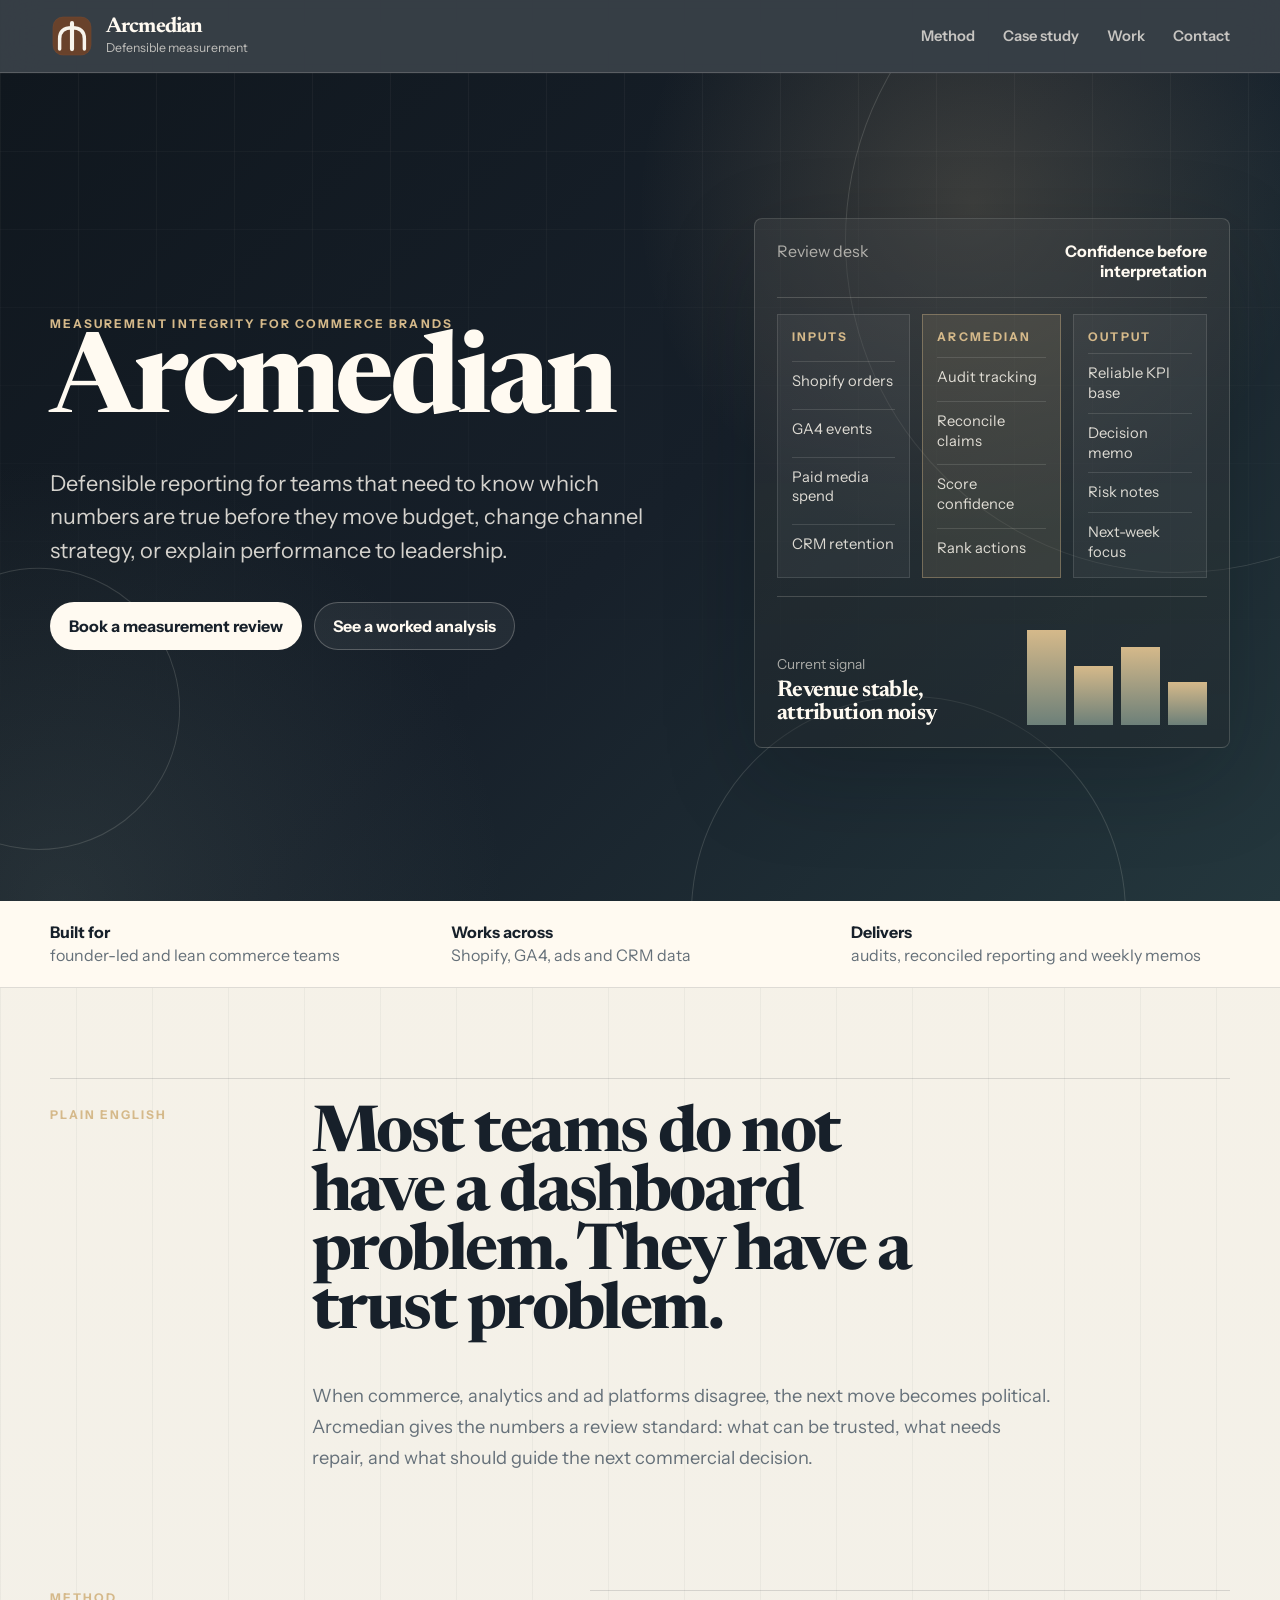
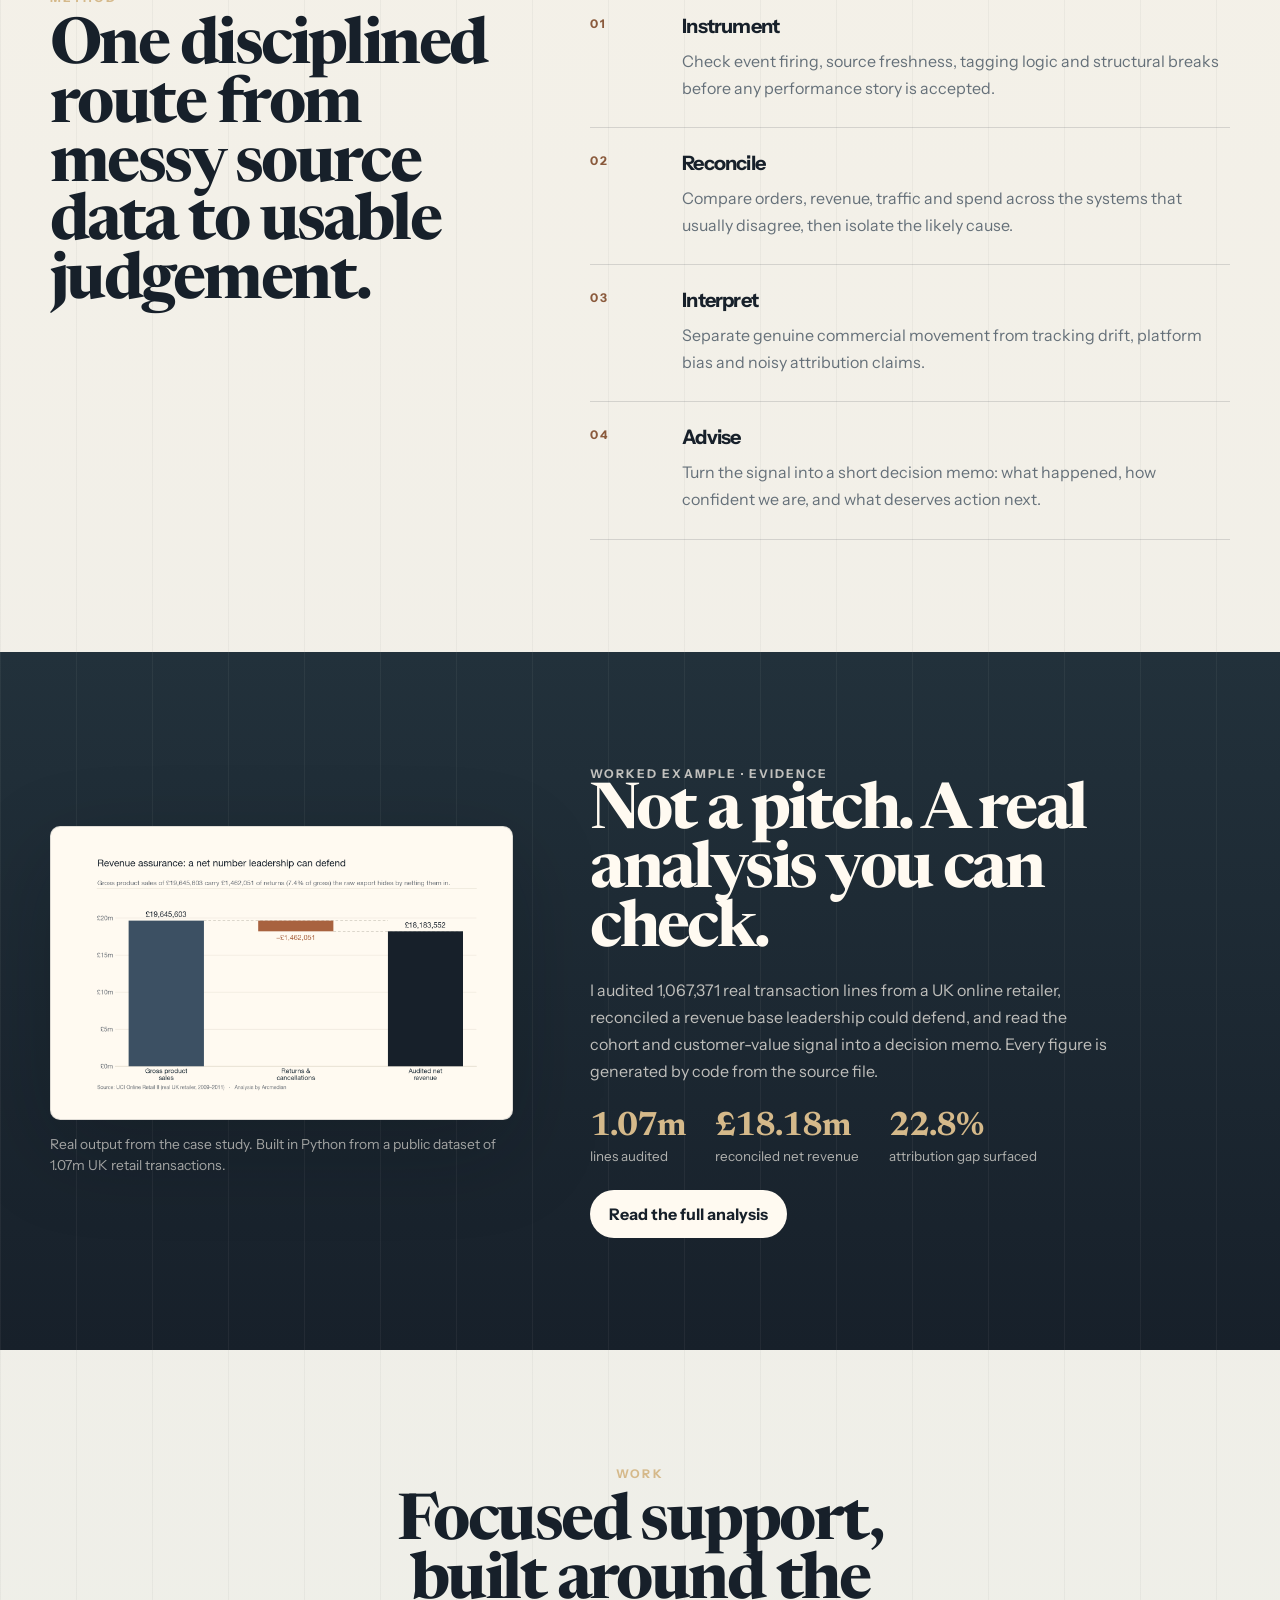
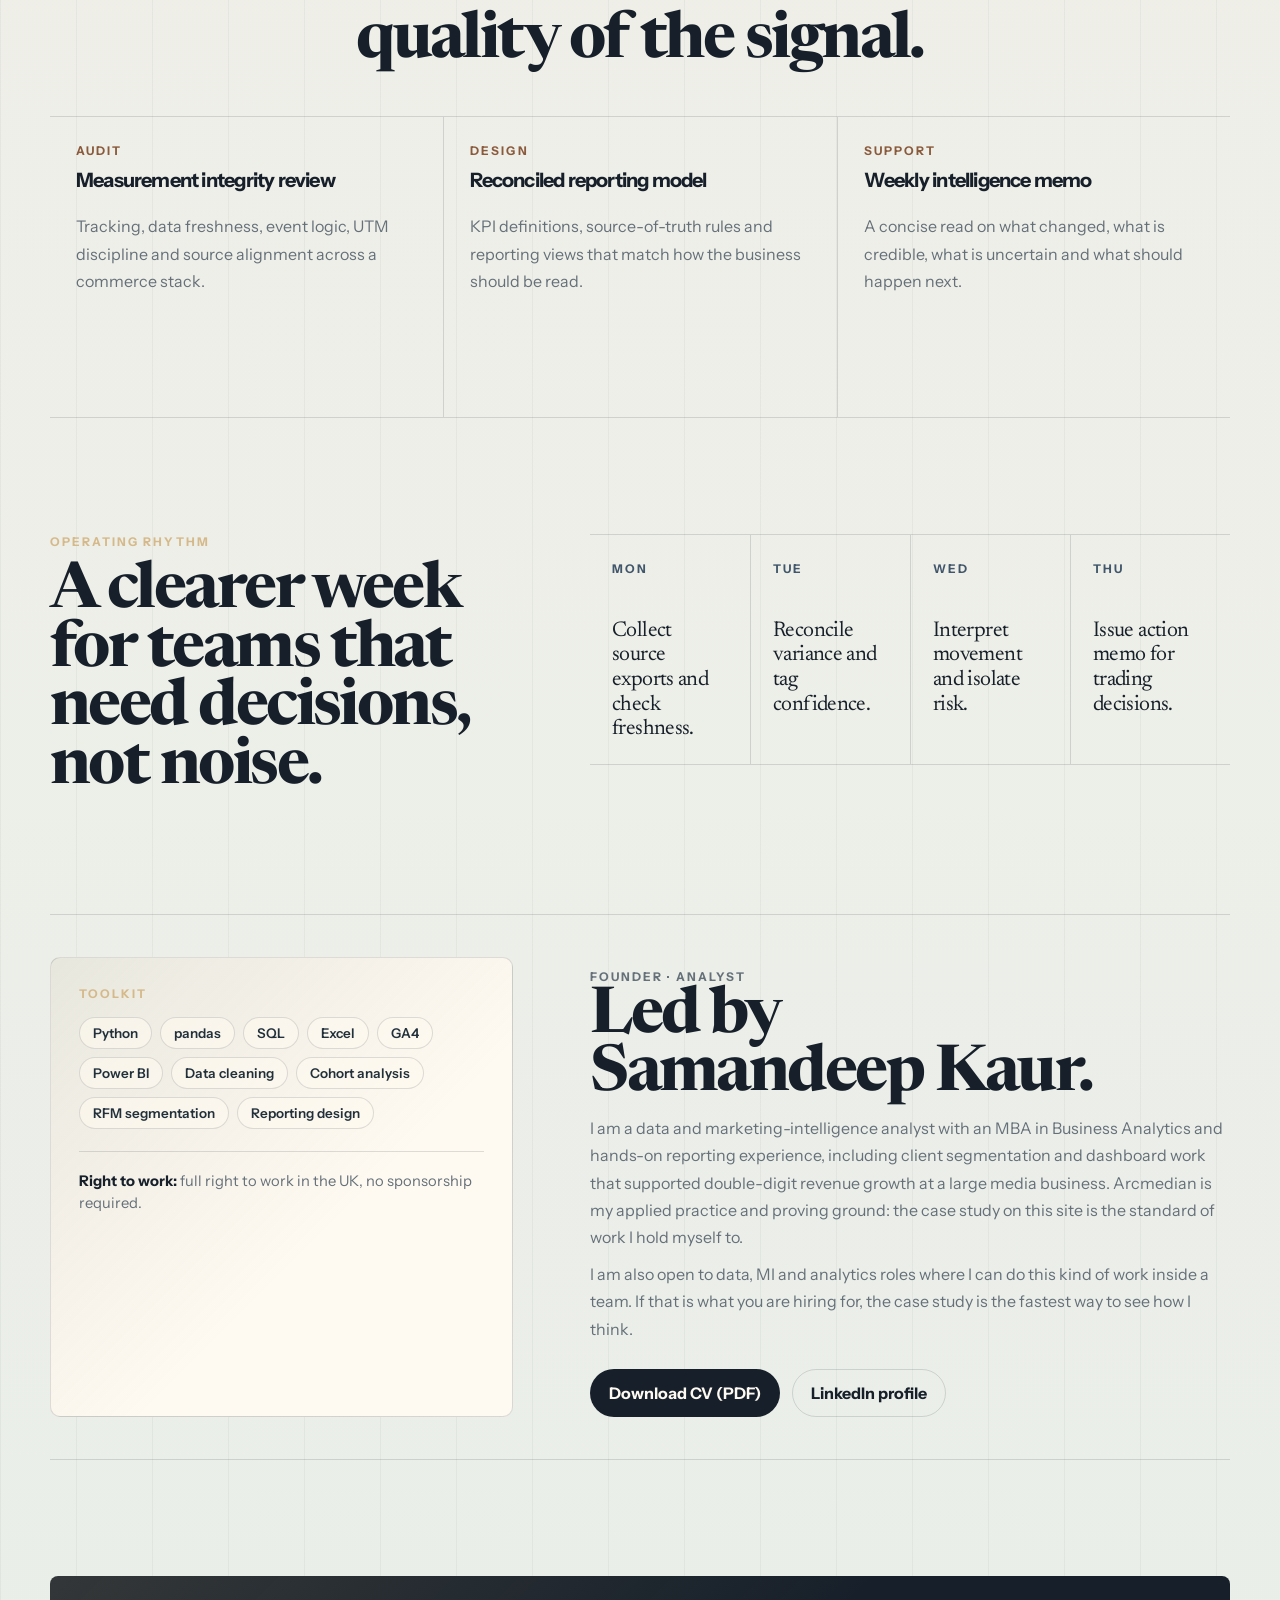
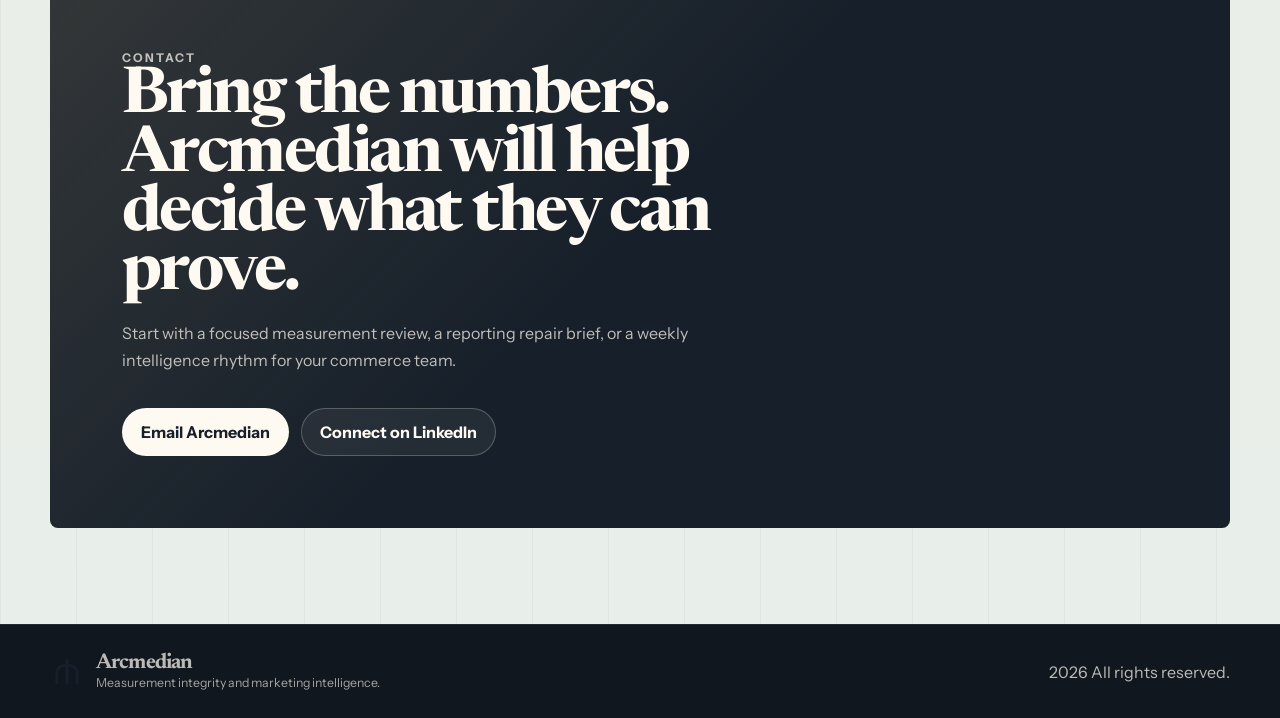
==== commit ff8ef679: "Add measurement-integrity case study, brand kit, CV, and refined charts - New case-study.html: full " ====
--- a/index.html
+++ b/index.html
@@ -12,7 +12,9 @@
       name="keywords"
       content="Arcmedian, measurement integrity, marketing intelligence, ecommerce analytics, Shopify analytics, GA4 audit, reporting reconciliation"
     />
+    <meta name="author" content="Samandeep Kaur" />
     <meta name="theme-color" content="#17202a" />
+    <link rel="canonical" href="https://arcmedian.co.uk/" />
     <meta property="og:title" content="Arcmedian" />
     <meta
       property="og:description"
@@ -29,6 +31,31 @@
       rel="stylesheet"
     />
     <link rel="stylesheet" href="styles.css" />
+    <script type="application/ld+json">
+      {
+        "@context": "https://schema.org",
+        "@type": "Person",
+        "name": "Samandeep Kaur",
+        "jobTitle": "Data & Marketing-Intelligence Analyst, Founder of Arcmedian",
+        "url": "https://arcmedian.co.uk/",
+        "sameAs": ["https://www.linkedin.com/in/saman78/"],
+        "knowsAbout": [
+          "Measurement integrity",
+          "Marketing intelligence",
+          "Ecommerce analytics",
+          "Python",
+          "SQL",
+          "Cohort analysis",
+          "RFM segmentation",
+          "GA4"
+        ],
+        "worksFor": {
+          "@type": "Organization",
+          "name": "Arcmedian",
+          "url": "https://arcmedian.co.uk/"
+        }
+      }
+    </script>
   </head>
   <body>
     <div class="scroll-meter" aria-hidden="true"></div>
@@ -44,8 +71,8 @@
         </a>
         <nav class="site-nav" aria-label="Primary">
           <a href="#method">Method</a>
+          <a href="case-study.html">Case study</a>
           <a href="#work">Work</a>
-          <a href="#rhythm">Rhythm</a>
           <a href="#contact">Contact</a>
         </nav>
       </div>
@@ -70,7 +97,7 @@
             </p>
             <div class="hero-actions">
               <a class="button button-primary" href="mailto:samansidhu703@gmail.com">Book a measurement review</a>
-              <a class="button button-secondary" href="#work">See what is covered</a>
+              <a class="button button-secondary" href="case-study.html">See a worked analysis</a>
             </div>
           </div>
 
@@ -181,44 +208,30 @@
         </div>
       </section>
 
-      <section class="section proof-section">
+      <section class="section proof-section" id="case-study">
         <div class="shell proof-layout">
-          <div class="proof-panel reveal" data-bars>
-            <div class="panel-head">
-              <span>Example review</span>
-              <strong>Same week, three different revenue stories</strong>
-            </div>
-            <div class="bar-stack">
-              <div class="bar-row">
-                <span>Shopify</span>
-                <i style="--bar-size: 84%"></i>
-                <strong>Trusted order base</strong>
-              </div>
-              <div class="bar-row">
-                <span>GA4</span>
-                <i style="--bar-size: 61%"></i>
-                <strong>Event loss suspected</strong>
-              </div>
-              <div class="bar-row">
-                <span>Meta</span>
-                <i style="--bar-size: 100%"></i>
-                <strong>Attribution inflated</strong>
-              </div>
-            </div>
+          <figure class="proof-figure reveal">
+            <a href="case-study.html" aria-label="Open the full measurement integrity case study">
+              <img src="case-study/charts/01-revenue-assurance.png" width="1478" height="884" alt="Waterfall chart: £19.65m gross product sales less £1.46m returns equals £18.18m audited net revenue." />
+            </a>
+            <figcaption>Real output from the case study. Built in Python from a public dataset of 1.07m UK retail transactions.</figcaption>
+          </figure>
+
+          <div class="proof-copy reveal reveal-delay-1">
+            <p class="eyebrow">Worked example · Evidence</p>
+            <h2>Not a pitch. A real analysis you can check.</h2>
             <p>
-              The answer is not to average the numbers. The answer is to decide
-              which number is fit for which decision.
-            </p>
-          </div>
-
-          <div class="proof-copy reveal reveal-delay-1">
-            <p class="eyebrow">Why it matters</p>
-            <h2>Bad measurement makes good teams look indecisive.</h2>
-            <p>
-              Arcmedian is designed for the moments where the team has data but
-              not confidence: channel reviews, board updates, budget shifts,
-              tracking migrations, and weekly trading decisions.
-            </p>
+              I audited 1,067,371 real transaction lines from a UK online
+              retailer, reconciled a revenue base leadership could defend, and
+              read the cohort and customer-value signal into a decision memo.
+              Every figure is generated by code from the source file.
+            </p>
+            <ul class="proof-stats">
+              <li><strong>1.07m</strong><span>lines audited</span></li>
+              <li><strong>£18.18m</strong><span>reconciled net revenue</span></li>
+              <li><strong>22.8%</strong><span>attribution gap surfaced</span></li>
+            </ul>
+            <a class="button button-primary" href="case-study.html">Read the full analysis</a>
           </div>
         </div>
       </section>
@@ -278,19 +291,45 @@
 
       <section class="section founder-section" id="founder">
         <div class="shell founder-layout">
-          <div class="founder-mark reveal" aria-hidden="true">
-            <img src="assets/arcmedian-mark.svg" alt="" width="96" height="96" />
+          <div class="capability-card reveal" aria-label="Toolkit and skills">
+            <p class="eyebrow">Toolkit</p>
+            <ul class="capability-tags">
+              <li>Python</li>
+              <li>pandas</li>
+              <li>SQL</li>
+              <li>Excel</li>
+              <li>GA4</li>
+              <li>Power BI</li>
+              <li>Data cleaning</li>
+              <li>Cohort analysis</li>
+              <li>RFM segmentation</li>
+              <li>Reporting design</li>
+            </ul>
+            <p class="capability-note">
+              <strong>Right to work:</strong> full right to work in the UK, no
+              sponsorship required.
+            </p>
           </div>
           <div class="founder-copy reveal reveal-delay-1">
-            <p class="eyebrow">Founder</p>
+            <p class="eyebrow">Founder · Analyst</p>
             <h2>Led by Samandeep Kaur.</h2>
             <p>
-              Arcmedian is shaped by a blend of business analytics, marketing
-              study, reporting work and practical commercial exposure. The aim
-              is straightforward: give lean teams a measurement partner who can
-              challenge the data, explain the signal and support the decision.
-            </p>
-            <a class="text-link" href="https://www.linkedin.com/in/saman78/" target="_blank" rel="noreferrer">View LinkedIn profile</a>
+              I am a data and marketing-intelligence analyst with an MBA in
+              Business Analytics and hands-on reporting experience, including
+              client segmentation and dashboard work that supported double-digit
+              revenue growth at a large media business. Arcmedian is my applied
+              practice and proving ground: the case study on this site is the
+              standard of work I hold myself to.
+            </p>
+            <p>
+              I am also open to data, MI and analytics roles where I can do this
+              kind of work inside a team. If that is what you are hiring for, the
+              case study is the fastest way to see how I think.
+            </p>
+            <div class="founder-actions">
+              <a class="button button-primary" href="cv/Samandeep-Kaur-Data-Analyst-CV.pdf" download>Download CV (PDF)</a>
+              <a class="button button-secondary" href="https://www.linkedin.com/in/saman78/" target="_blank" rel="noreferrer">LinkedIn profile</a>
+            </div>
           </div>
         </div>
       </section>
--- a/styles.css
+++ b/styles.css
@@ -194,8 +194,8 @@
   position: relative;
   z-index: 2;
   display: grid;
-  grid-template-columns: minmax(0, 0.86fr) minmax(420px, 0.94fr);
-  gap: clamp(32px, 5vw, 74px);
+  grid-template-columns: minmax(0, 1.08fr) minmax(380px, 0.82fr);
+  gap: clamp(44px, 6vw, 96px);
   align-items: center;
   min-height: calc(100svh - 72px);
   padding: 56px 0 64px;
@@ -235,7 +235,7 @@
 
 h1 {
   margin-top: 10px;
-  font-size: clamp(4.8rem, 10vw, 8.8rem);
+  font-size: clamp(4.8rem, 8.7vw, 8rem);
   line-height: 0.82;
 }
 
@@ -306,6 +306,8 @@
 }
 
 .intelligence-board {
+  justify-self: end;
+  width: min(100%, 530px);
   padding: 22px;
   color: var(--paper-bright);
   border: 1px solid rgba(255, 250, 241, 0.16);
@@ -774,6 +776,489 @@
   }
 }
 
+/* ==========================================================================
+   Homepage: real worked-example (proof) section
+   ========================================================================== */
+.proof-figure {
+  margin: 0;
+  display: grid;
+  gap: 14px;
+}
+
+.proof-figure a {
+  display: block;
+  padding: 20px;
+  border-radius: 10px;
+  background: var(--paper-bright);
+  border: 1px solid var(--line);
+  box-shadow: var(--shadow);
+  transition:
+    transform 200ms ease,
+    box-shadow 200ms ease;
+}
+
+.proof-figure a:hover {
+  transform: translateY(-4px);
+  box-shadow: 0 38px 110px rgba(10, 15, 19, 0.34);
+}
+
+.proof-figure img {
+  width: 100%;
+  height: auto;
+}
+
+.proof-figure figcaption {
+  color: rgba(255, 250, 241, 0.6);
+  font-size: 0.86rem;
+  line-height: 1.5;
+}
+
+.proof-stats {
+  display: flex;
+  flex-wrap: wrap;
+  gap: 30px;
+  margin: 26px 0;
+  padding: 0;
+  list-style: none;
+}
+
+.proof-stats li {
+  display: grid;
+  gap: 3px;
+}
+
+.proof-stats strong {
+  font-family: "Newsreader", serif;
+  font-size: 2.1rem;
+  letter-spacing: -0.03em;
+  line-height: 1;
+  color: var(--brass);
+}
+
+.proof-stats span {
+  color: rgba(255, 250, 241, 0.66);
+  font-size: 0.84rem;
+}
+
+/* ==========================================================================
+   Homepage: capability card + founder employability block
+   ========================================================================== */
+.capability-card {
+  align-self: stretch;
+  padding: 28px;
+  border: 1px solid var(--line);
+  border-radius: 10px;
+  background:
+    linear-gradient(135deg, rgba(109, 128, 121, 0.16), transparent 60%),
+    var(--paper-bright);
+}
+
+.capability-tags {
+  display: flex;
+  flex-wrap: wrap;
+  gap: 8px;
+  margin: 16px 0 22px;
+  padding: 0;
+  list-style: none;
+}
+
+.capability-tags li,
+.repro-tags li {
+  padding: 7px 13px;
+  border: 1px solid var(--line);
+  border-radius: 999px;
+  background: rgba(255, 250, 241, 0.6);
+  color: var(--ink-soft);
+  font-size: 0.84rem;
+  font-weight: 600;
+}
+
+.capability-note {
+  margin: 0;
+  padding-top: 18px;
+  border-top: 1px solid var(--line);
+  color: var(--muted);
+  font-size: 0.92rem;
+  line-height: 1.5;
+}
+
+.capability-note strong {
+  color: var(--ink);
+}
+
+.founder-actions {
+  display: flex;
+  flex-wrap: wrap;
+  gap: 12px;
+  margin-top: 26px;
+}
+
+.founder-actions .button-primary {
+  background: var(--ink);
+  color: var(--paper-bright);
+}
+
+.founder-actions .button-primary:hover {
+  background: var(--copper);
+}
+
+.founder-actions .button-secondary {
+  border-color: var(--line);
+  color: var(--ink);
+  background: transparent;
+}
+
+.founder-actions .button-secondary:hover {
+  border-color: var(--copper);
+  color: var(--copper);
+  background: rgba(138, 90, 60, 0.06);
+}
+
+/* ==========================================================================
+   Case study page
+   ========================================================================== */
+.cs-hero {
+  padding: 70px 0 40px;
+}
+
+.cs-back {
+  display: inline-flex;
+  margin-bottom: 26px;
+  color: var(--copper);
+  font-weight: 700;
+  font-size: 0.92rem;
+}
+
+.cs-back:hover {
+  color: var(--blue);
+}
+
+.cs-title {
+  max-width: 20ch;
+  margin-top: 12px;
+  font-family: "Newsreader", serif;
+  font-weight: 700;
+  font-size: clamp(2.6rem, 5.4vw, 4.6rem);
+  line-height: 0.98;
+  letter-spacing: -0.04em;
+}
+
+.cs-lede {
+  max-width: 64ch;
+  margin: 28px 0 0;
+  color: var(--muted);
+  font-size: clamp(1.1rem, 1.5vw, 1.3rem);
+  line-height: 1.65;
+}
+
+.cs-meta {
+  display: grid;
+  grid-template-columns: repeat(4, 1fr);
+  gap: 22px;
+  margin: 44px 0 0;
+  padding-top: 26px;
+  border-top: 1px solid var(--line);
+}
+
+.cs-meta dt {
+  color: var(--copper);
+  font-size: 0.72rem;
+  font-weight: 800;
+  letter-spacing: 0.16em;
+  text-transform: uppercase;
+}
+
+.cs-meta dd {
+  margin: 8px 0 0;
+  color: var(--ink-soft);
+  font-size: 0.96rem;
+  line-height: 1.5;
+}
+
+.cs-meta a {
+  color: var(--blue);
+  font-weight: 700;
+  border-bottom: 1px solid rgba(65, 86, 107, 0.4);
+}
+
+.cs-band {
+  margin: 40px 0;
+  padding: 0;
+}
+
+.stat-row {
+  display: grid;
+  grid-template-columns: repeat(4, 1fr);
+  gap: 0;
+  padding: 36px clamp(24px, 4vw, 52px);
+  border-radius: 12px;
+  color: var(--paper-bright);
+  background:
+    linear-gradient(135deg, rgba(213, 185, 138, 0.16), transparent 52%),
+    var(--ink);
+  box-shadow: var(--shadow);
+}
+
+.stat {
+  display: grid;
+  gap: 8px;
+  padding: 4px 26px;
+  border-left: 1px solid rgba(246, 241, 231, 0.16);
+}
+
+.stat:first-child {
+  border-left: 0;
+  padding-left: 0;
+}
+
+.stat strong {
+  font-family: "Newsreader", serif;
+  font-size: clamp(2.1rem, 3.4vw, 3rem);
+  line-height: 0.9;
+  letter-spacing: -0.03em;
+  color: var(--brass);
+}
+
+.stat span {
+  color: rgba(255, 250, 241, 0.74);
+  font-size: 0.88rem;
+  line-height: 1.4;
+}
+
+.cs-section {
+  padding: 56px 0 0;
+}
+
+.cs-prose {
+  max-width: 70ch;
+  display: grid;
+  gap: 16px;
+}
+
+.cs-prose h2 {
+  max-width: 22ch;
+  font-size: clamp(1.9rem, 3.2vw, 2.8rem);
+  line-height: 1.04;
+}
+
+.cs-prose p {
+  margin: 0;
+  color: var(--muted);
+  font-size: 1.06rem;
+  line-height: 1.72;
+}
+
+.cs-prose strong {
+  color: var(--ink);
+}
+
+/* audit table */
+.audit-table {
+  width: 100%;
+  margin-top: 30px;
+  border-collapse: collapse;
+  font-size: 0.96rem;
+}
+
+.audit-table th {
+  padding: 0 14px 12px;
+  text-align: left;
+  color: var(--copper);
+  font-size: 0.72rem;
+  font-weight: 800;
+  letter-spacing: 0.14em;
+  text-transform: uppercase;
+  border-bottom: 1px solid var(--line);
+}
+
+.audit-table th:nth-child(2),
+.audit-table td:nth-child(2) {
+  width: 22%;
+  white-space: nowrap;
+}
+
+.audit-table td {
+  padding: 16px 14px;
+  vertical-align: top;
+  border-bottom: 1px solid var(--line);
+  color: var(--muted);
+  line-height: 1.55;
+}
+
+.audit-table td:first-child {
+  color: var(--ink);
+  font-weight: 600;
+}
+
+.audit-table tbody tr:hover {
+  background: rgba(255, 250, 241, 0.5);
+}
+
+.pill {
+  display: inline-block;
+  margin-left: 6px;
+  padding: 2px 9px;
+  border-radius: 999px;
+  background: rgba(138, 90, 60, 0.12);
+  color: var(--copper);
+  font-size: 0.78rem;
+  font-weight: 700;
+}
+
+.source-note {
+  margin: 14px 0 0;
+  color: var(--muted);
+  font-size: 0.84rem;
+  font-style: italic;
+}
+
+/* chart cards */
+.chart-card {
+  margin: 34px auto 0;
+  width: min(100% - 40px, var(--max-width));
+  padding: 24px clamp(18px, 3vw, 34px) 22px;
+  border: 1px solid var(--line);
+  border-radius: 12px;
+  background: var(--paper-bright);
+  box-shadow: var(--shadow);
+}
+
+.chart-card.flush {
+  margin: 0;
+  width: 100%;
+}
+
+.chart-card img {
+  width: 100%;
+  height: auto;
+}
+
+.chart-card figcaption {
+  margin-top: 18px;
+  padding-top: 16px;
+  border-top: 1px solid var(--line);
+  color: var(--muted);
+  font-size: 0.92rem;
+  line-height: 1.6;
+}
+
+.cs-grid-2 {
+  display: grid;
+  grid-template-columns: 1fr 1fr;
+  gap: 24px;
+  margin-top: 24px;
+}
+
+/* decision memo */
+.memo-list {
+  margin-top: 30px;
+  border-top: 1px solid var(--line);
+}
+
+.memo-item {
+  display: grid;
+  grid-template-columns: 70px minmax(0, 1fr);
+  gap: 22px;
+  padding: 26px 0;
+  border-bottom: 1px solid var(--line);
+}
+
+.memo-item span {
+  color: var(--copper);
+  font-size: 0.95rem;
+  font-weight: 800;
+  letter-spacing: 0.04em;
+}
+
+.memo-item h3 {
+  font-size: 1.28rem;
+}
+
+.memo-item p {
+  margin: 10px 0 0;
+  max-width: 64ch;
+  color: var(--muted);
+  line-height: 1.7;
+}
+
+/* reproducibility */
+.repro-box {
+  padding: clamp(30px, 5vw, 56px);
+  border-radius: 12px;
+  color: var(--paper-bright);
+  background:
+    linear-gradient(135deg, rgba(109, 128, 121, 0.2), transparent 55%),
+    var(--ink);
+}
+
+.repro-box h2 {
+  color: var(--paper-bright);
+  max-width: 18ch;
+}
+
+.repro-box p {
+  max-width: 66ch;
+  margin: 16px 0 0;
+  color: rgba(255, 250, 241, 0.76);
+  line-height: 1.72;
+}
+
+.repro-tags {
+  display: flex;
+  flex-wrap: wrap;
+  gap: 8px;
+  margin: 26px 0 0;
+  padding: 0;
+  list-style: none;
+}
+
+.repro-box .repro-tags li {
+  background: rgba(255, 250, 241, 0.08);
+  border-color: rgba(255, 250, 241, 0.18);
+  color: rgba(255, 250, 241, 0.84);
+}
+
+.repro-links {
+  display: flex;
+  flex-wrap: wrap;
+  gap: 26px;
+  margin-top: 28px !important;
+}
+
+.repro-links .text-link {
+  margin: 0;
+  color: var(--brass);
+}
+
+.repro-links .text-link:hover {
+  color: var(--paper-bright);
+}
+
+.cs-section.cta-section {
+  padding-bottom: 96px;
+}
+
+@media (max-width: 1080px) {
+  .cs-meta,
+  .stat-row {
+    grid-template-columns: repeat(2, 1fr);
+    gap: 24px;
+  }
+
+  .stat-row {
+    gap: 28px 0;
+  }
+
+  .stat:nth-child(odd) {
+    border-left: 0;
+    padding-left: 0;
+  }
+
+  .cs-grid-2 {
+    grid-template-columns: 1fr;
+  }
+}
+
 @media (max-width: 1080px) {
   .hero-layout,
   .split-layout,
@@ -882,6 +1367,34 @@
     align-items: flex-start;
     flex-direction: column;
   }
+
+  .cs-meta,
+  .stat-row {
+    grid-template-columns: 1fr;
+  }
+
+  .stat {
+    border-left: 0;
+    padding-left: 0;
+  }
+
+  .proof-stats {
+    gap: 22px;
+  }
+
+  .memo-item {
+    grid-template-columns: 1fr;
+    gap: 8px;
+  }
+
+  .repro-links {
+    flex-direction: column;
+    gap: 14px;
+  }
+
+  .cs-section {
+    padding-top: 44px;
+  }
 }
 
 @media (prefers-reduced-motion: reduce) {
